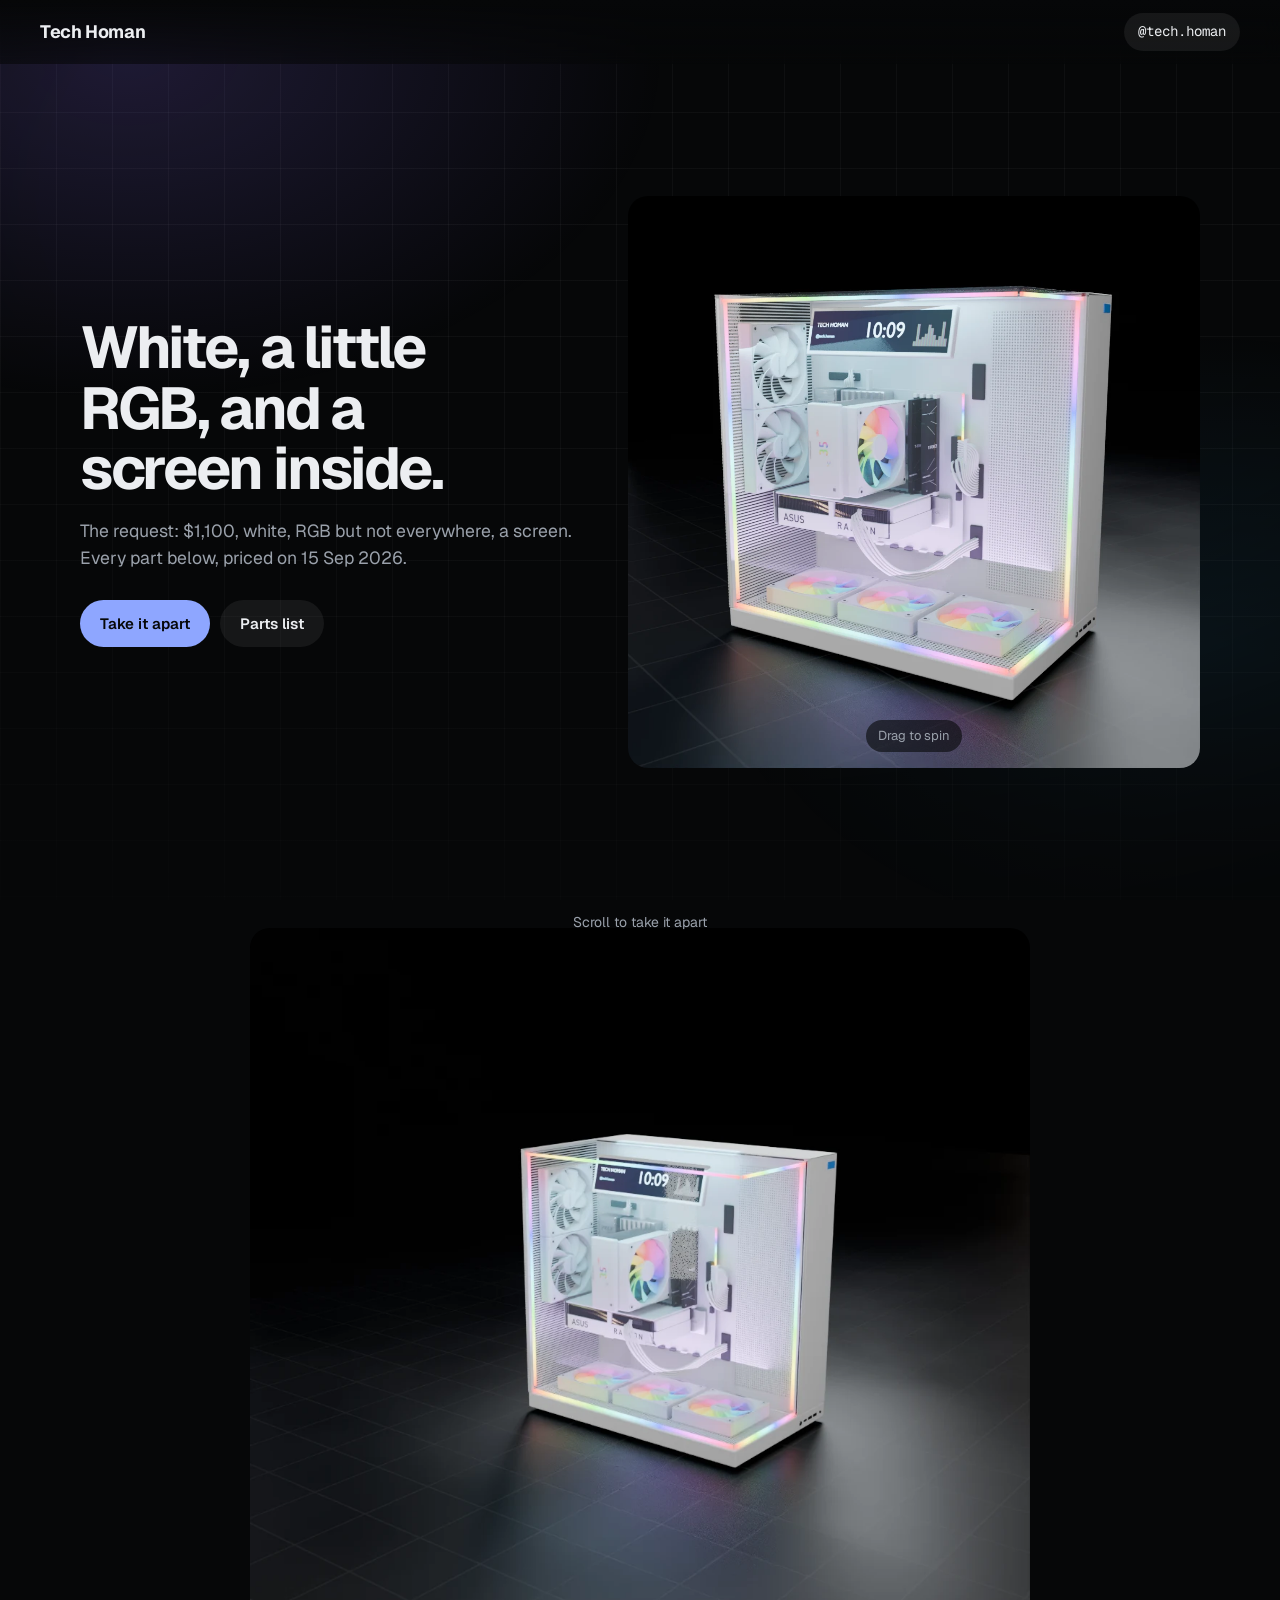
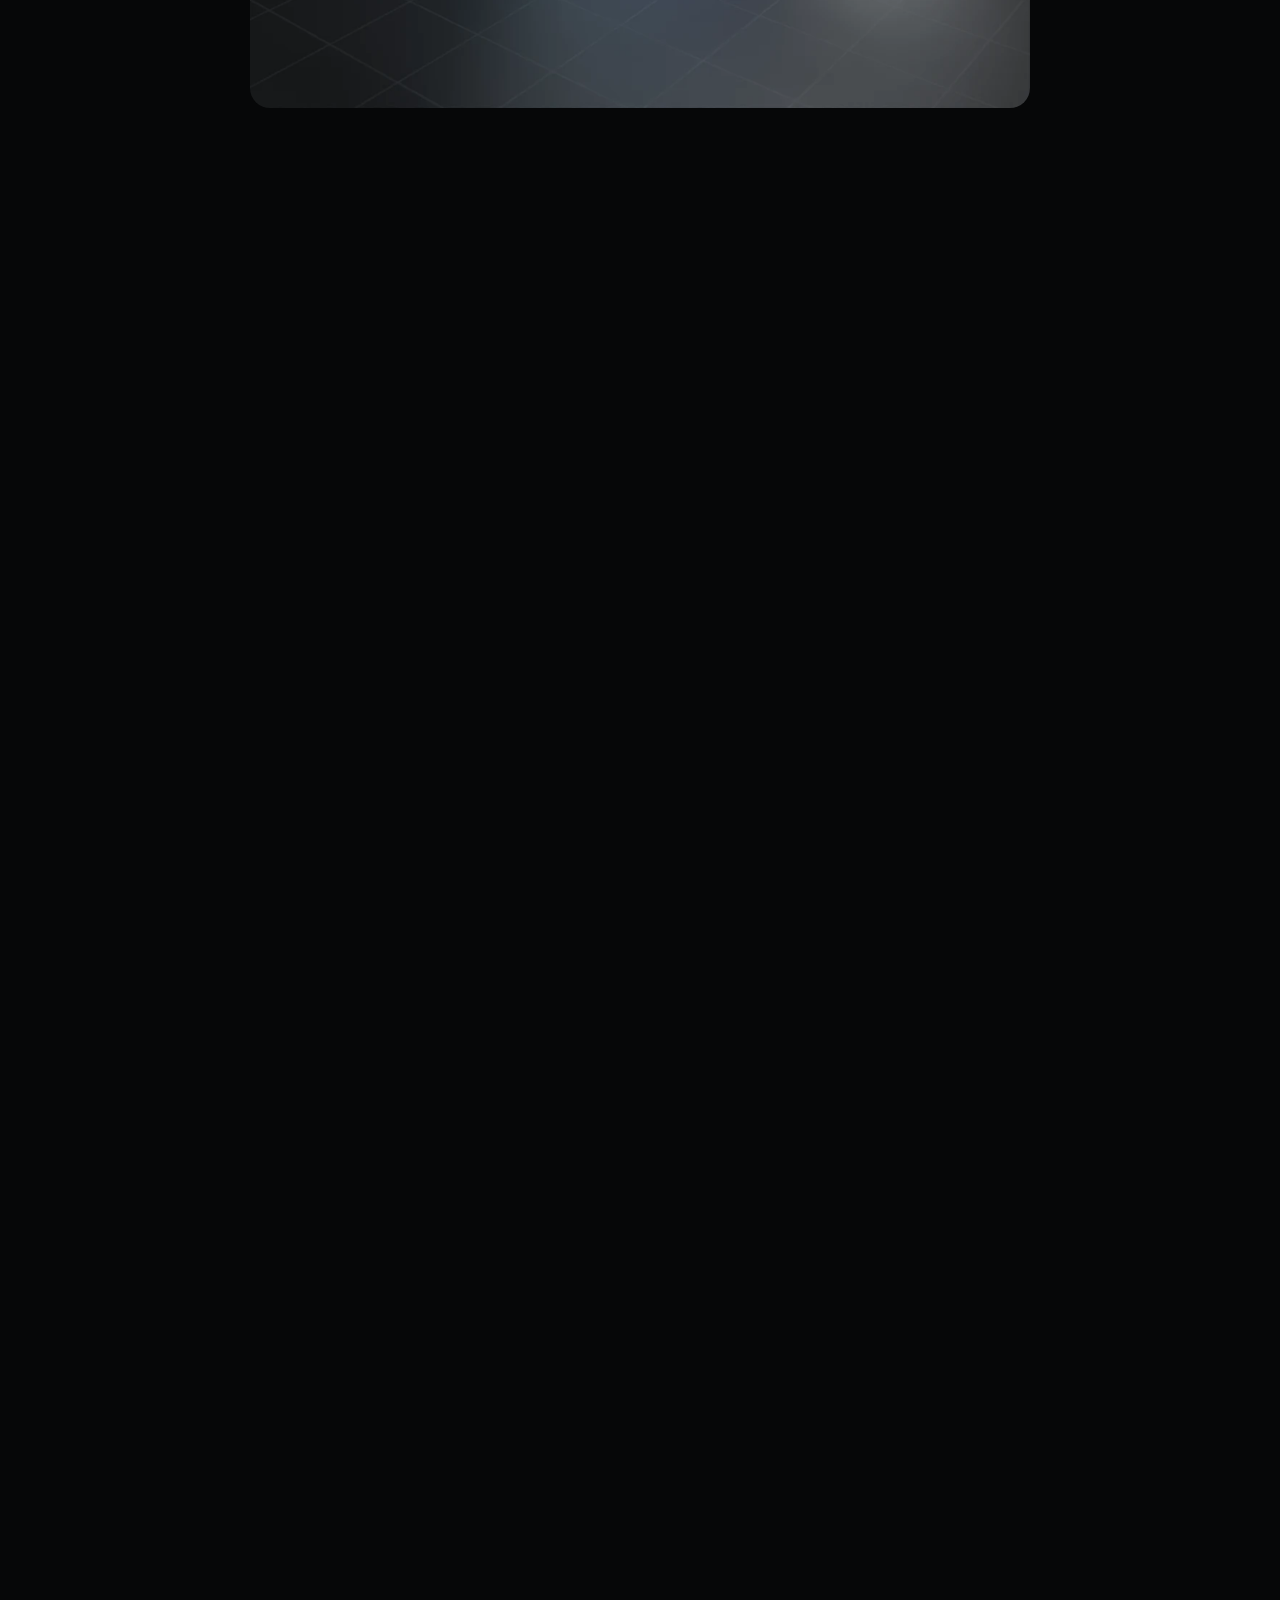
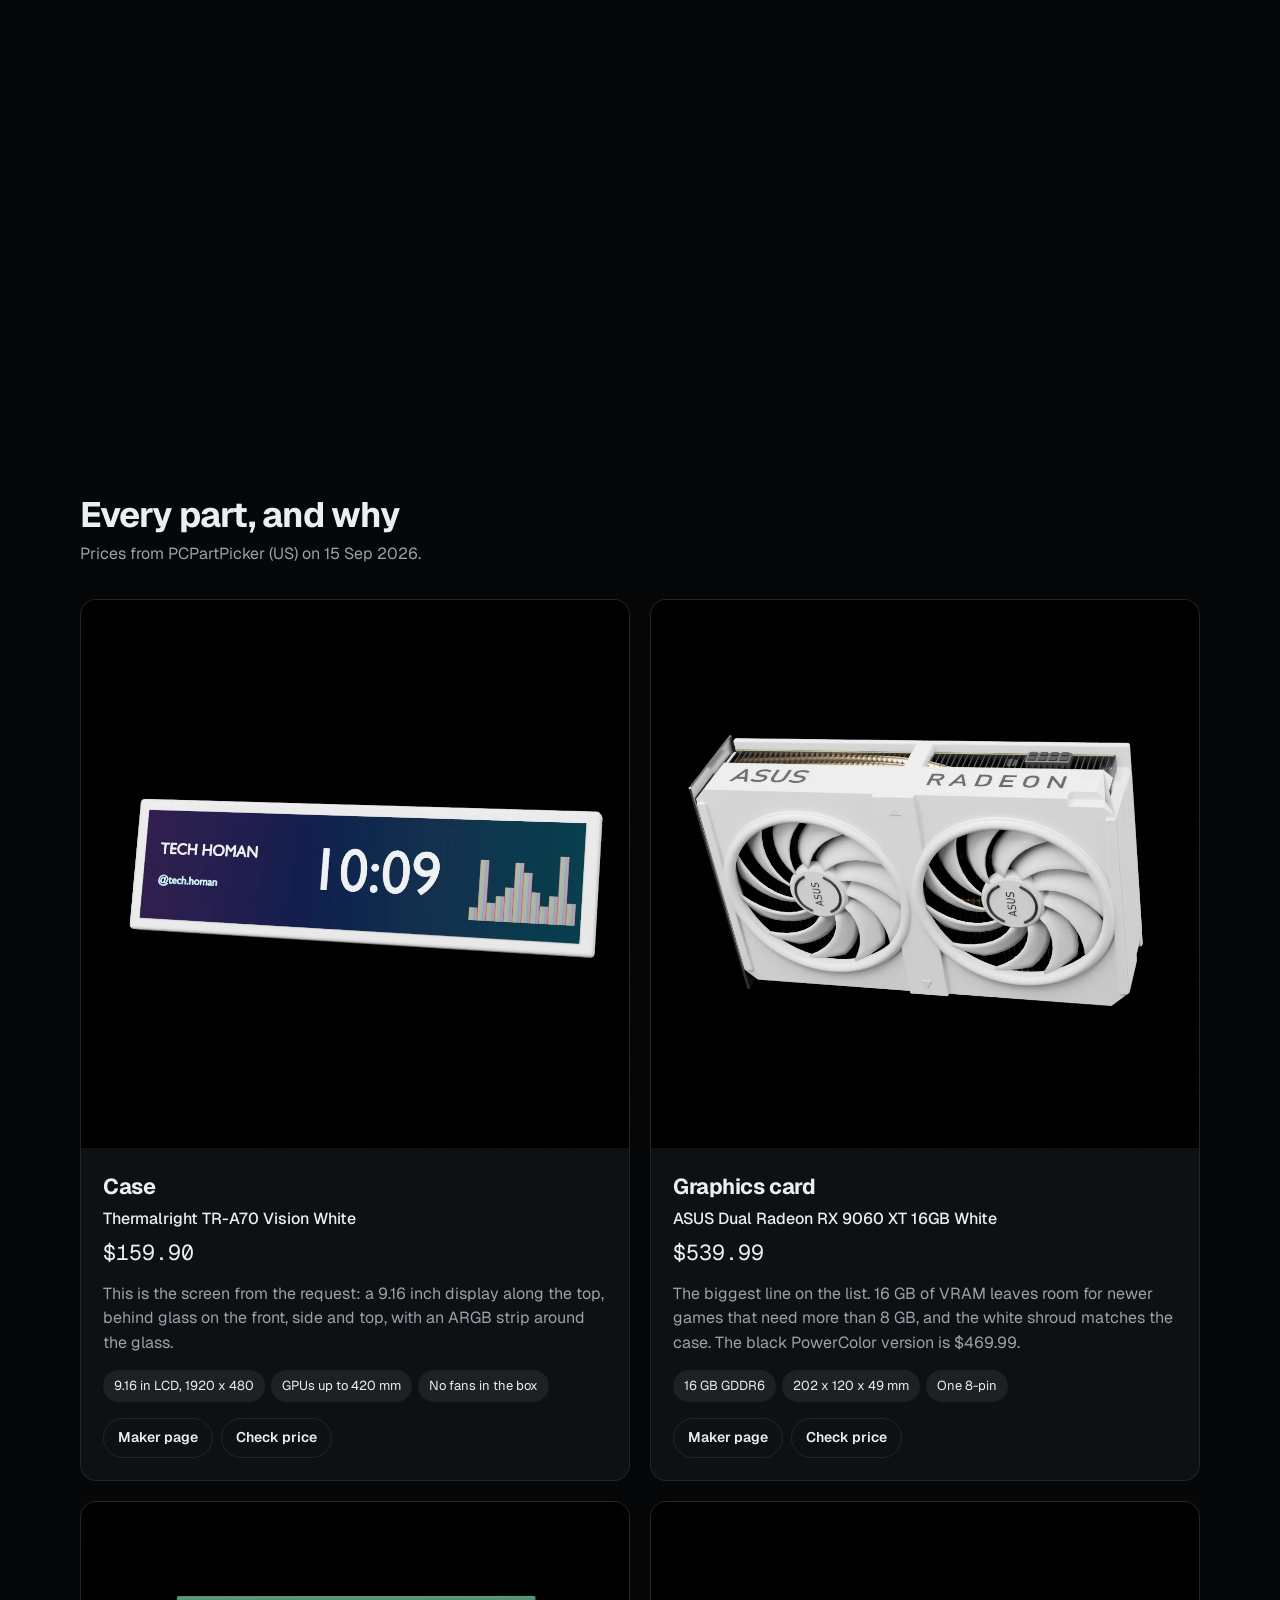
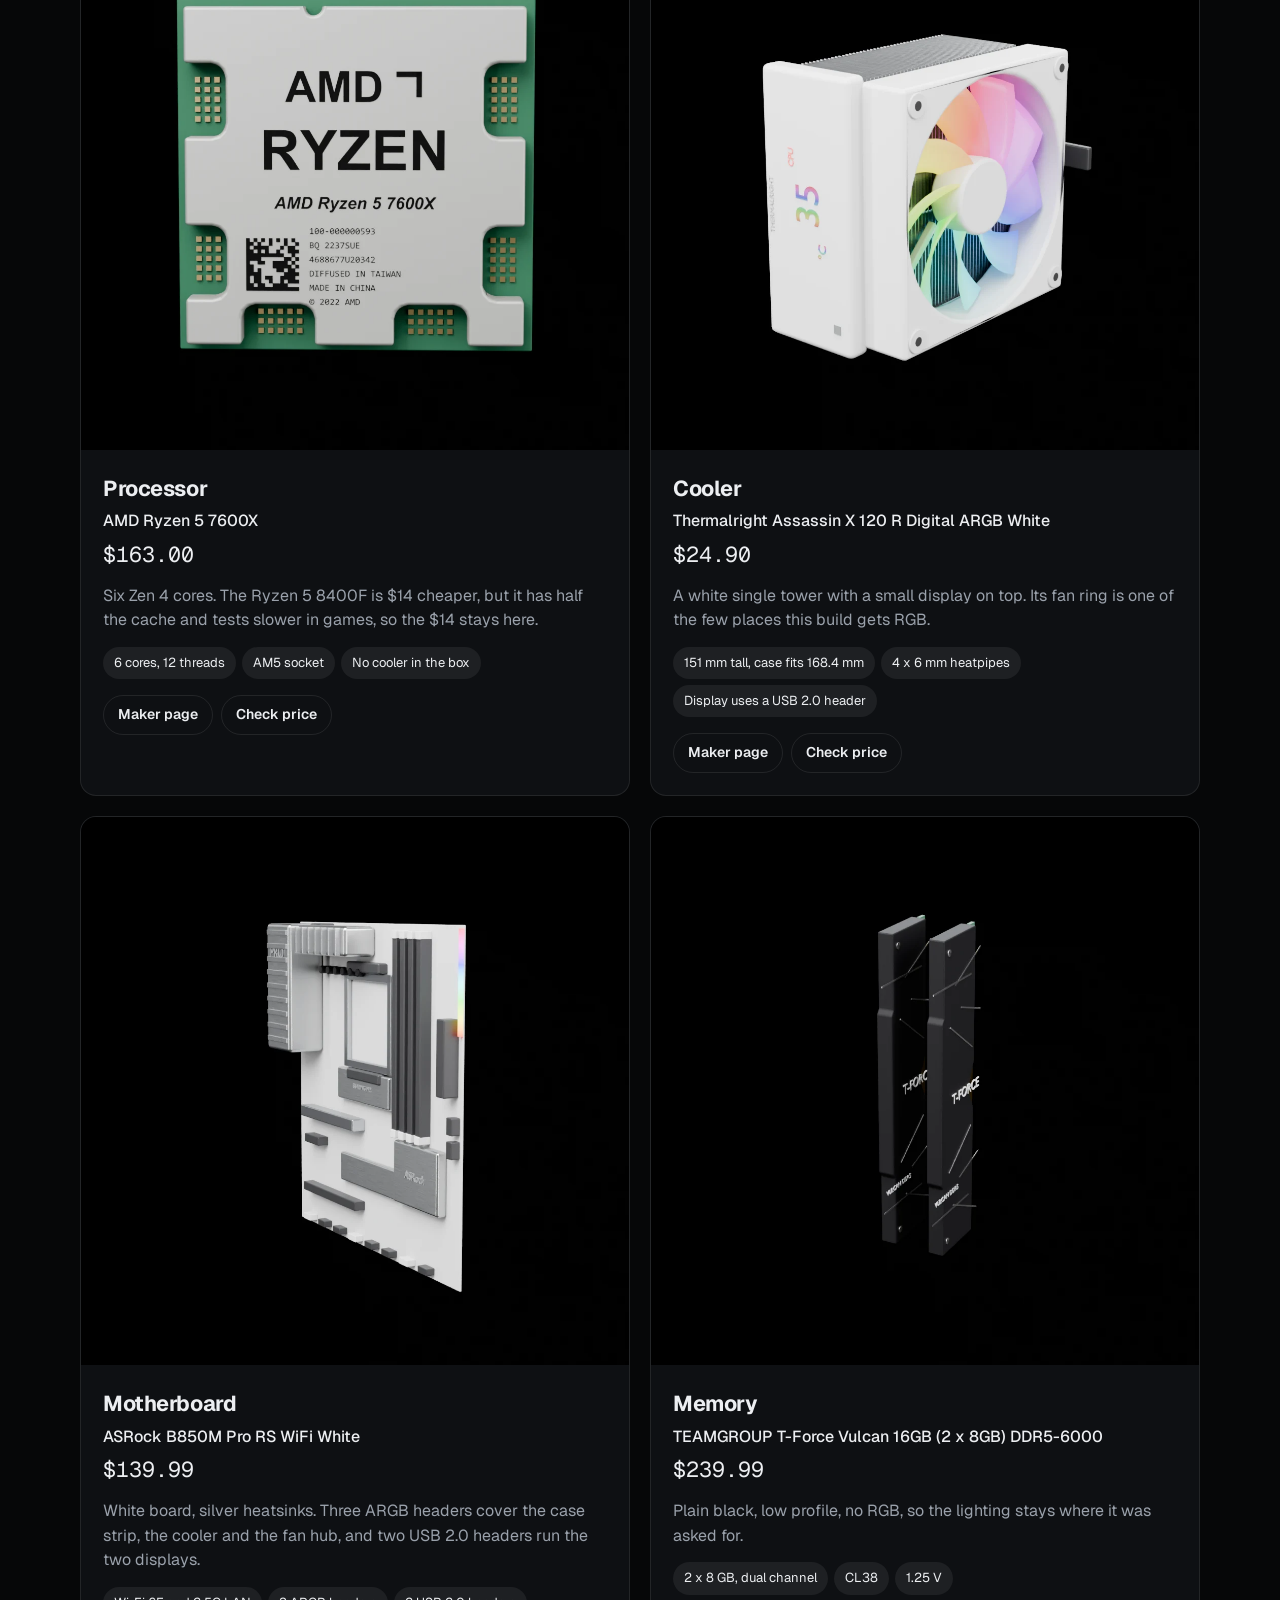
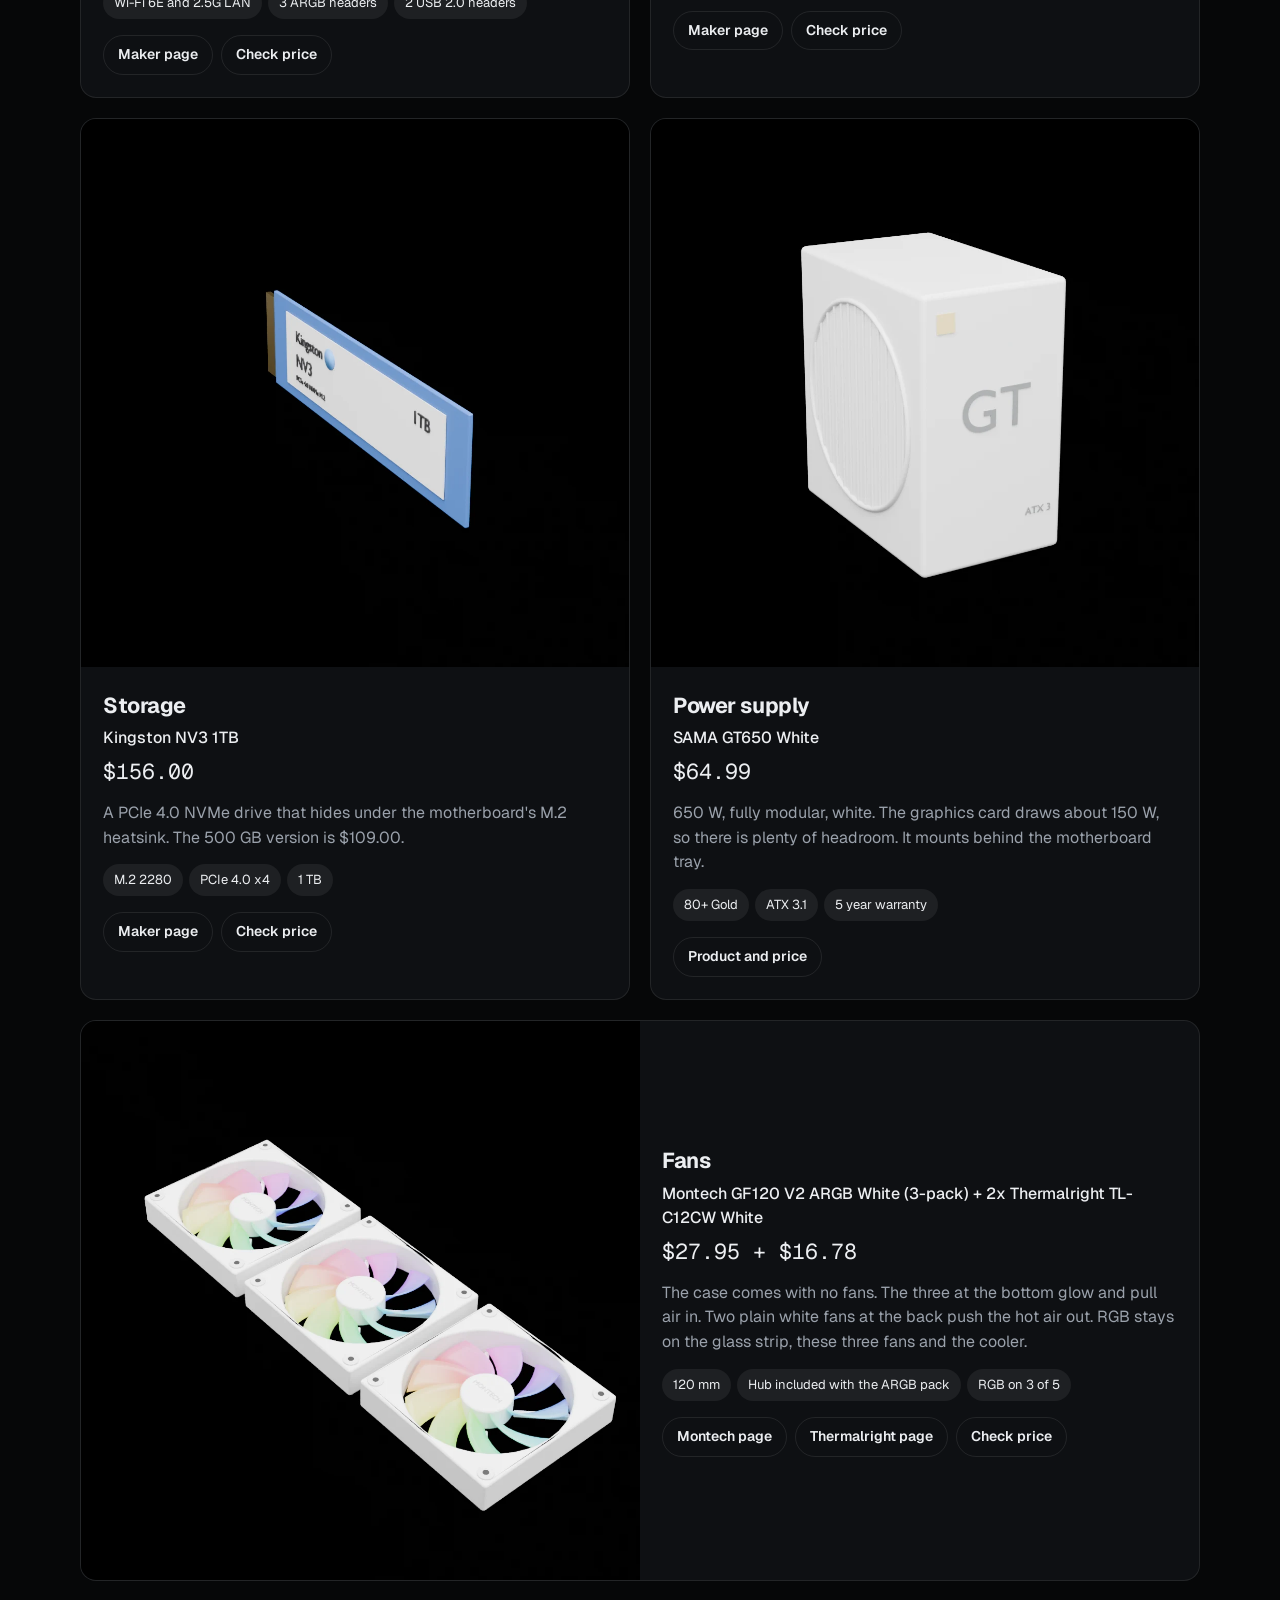
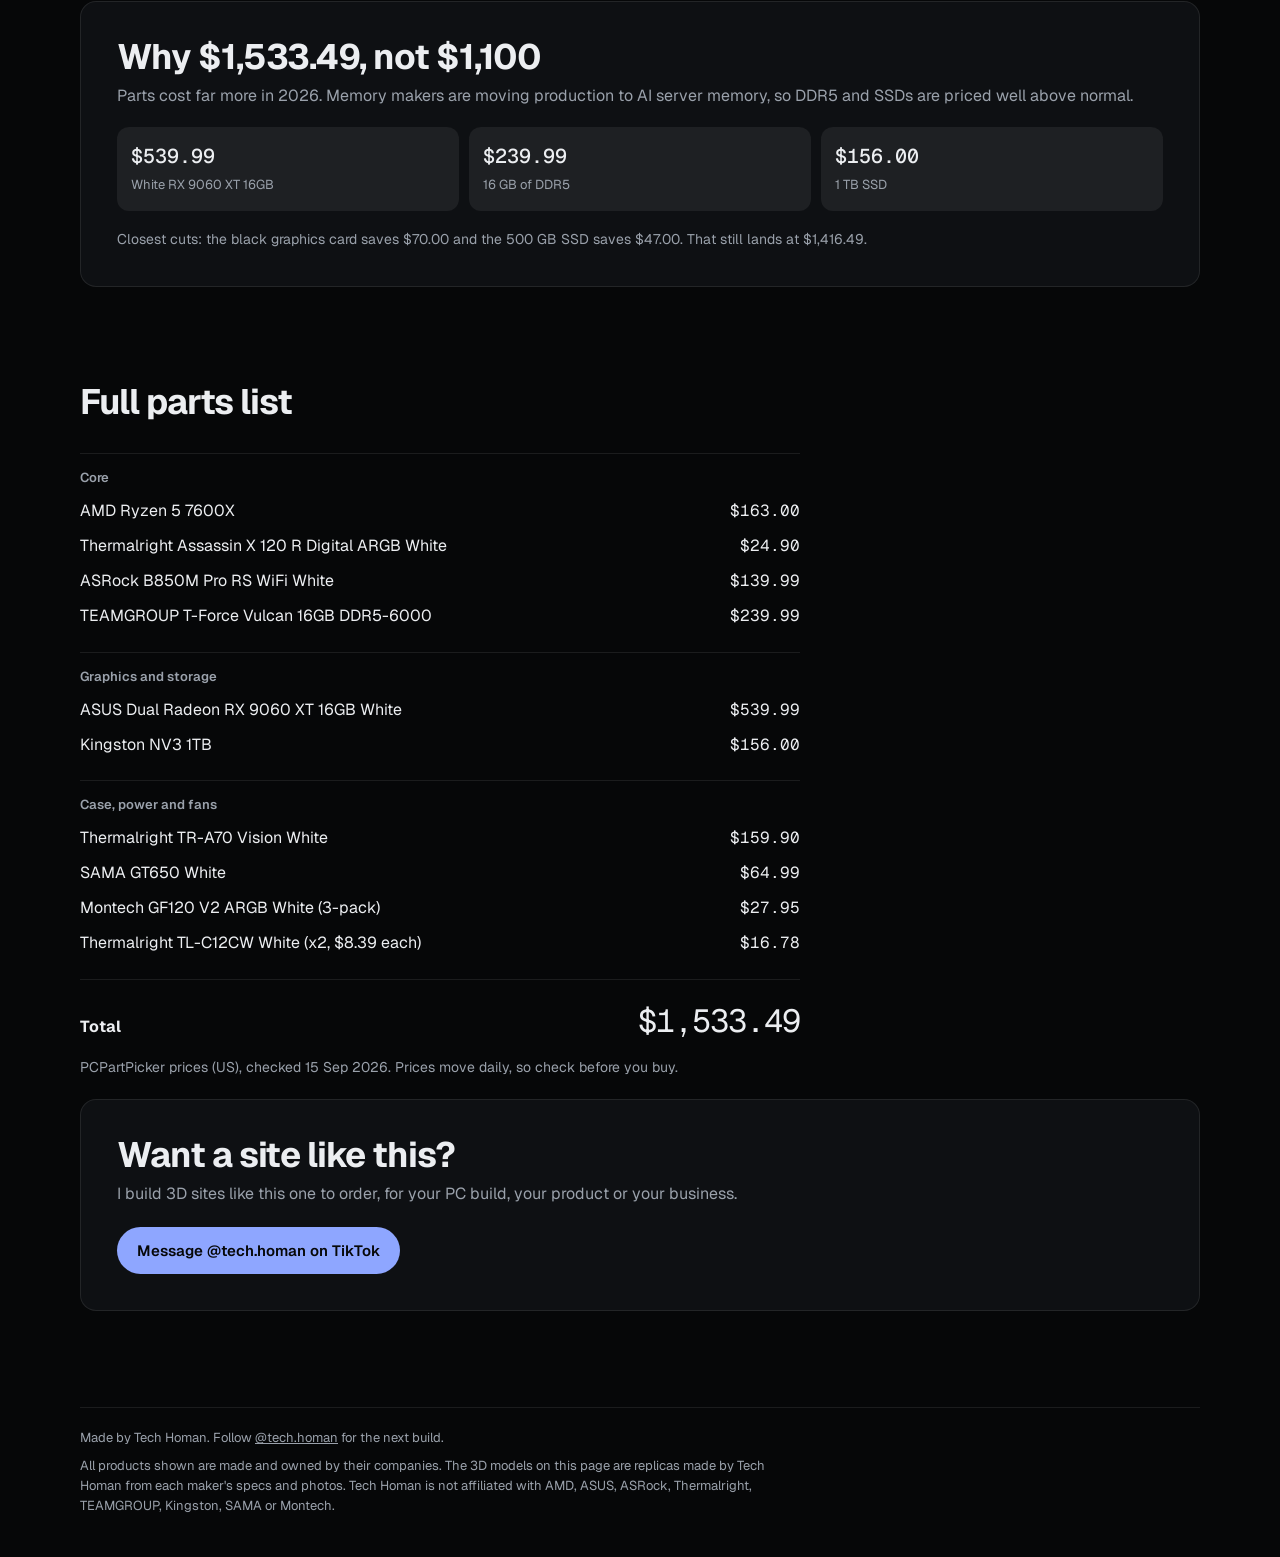
==== white-screen-pc/index.html @ 781ad234 "Publish site files Co-Authored-By: Claude Opus 5 <noreply@anthropic.com>" ====
<!doctype html>
<html lang="en">
<head>
<meta charset="utf-8">
<meta name="viewport" content="width=device-width, initial-scale=1, viewport-fit=cover">
<title>White PC with a Screen | Tech Homan</title>
<meta name="description" content="A white gaming PC with a screen inside the case and RGB only where it counts. Every part rendered and priced on PCPartPicker (US), 15 Sep 2026.">
<meta name="theme-color" content="#060708">
<meta property="og:title" content="White PC with a Screen | Tech Homan">
<meta property="og:description" content="Every part rendered and priced, 15 Sep 2026.">
<meta property="og:type" content="website">
<link rel="preconnect" href="https://fonts.googleapis.com">
<link rel="preconnect" href="https://fonts.gstatic.com" crossorigin>
<link href="https://fonts.googleapis.com/css2?family=Geist:wght@400;500;600;700&family=Geist+Mono:wght@400;500&display=swap" rel="stylesheet">
<link rel="preload" as="image" href="frames/turn_000.webp">
<style>
  :root {
    --bg: #060708; --card: #0e1013; --ink: #eceef1; --muted: #9aa1ab;
    --line: rgba(236, 238, 241, 0.09); --chip: rgba(236, 238, 241, 0.07); --accent: #8ea6ff;
  }
  *, *::before, *::after { box-sizing: border-box; }
  html { -webkit-text-size-adjust: 100%; background: var(--bg); }
  @media (prefers-reduced-motion: no-preference) { html { scroll-behavior: smooth; } }
  body { margin: 0; background: transparent; color: var(--ink); font-family: 'Geist', ui-sans-serif, system-ui, -apple-system, 'Segoe UI', sans-serif; line-height: 1.55; -webkit-font-smoothing: antialiased; }
  img { display: block; max-width: 100%; height: auto; }
  /* backdrop: faint grid like the render floor, lit by the build's violet and cyan glow */
  body::before {
    content: ""; position: fixed; inset: 0; z-index: -1; pointer-events: none;
    background:
      radial-gradient(60vw 55vh at 10% 6%, rgba(142, 116, 255, 0.18), transparent 70%),
      radial-gradient(55vw 50vh at 94% 72%, rgba(60, 190, 255, 0.11), transparent 70%),
      linear-gradient(rgba(236, 238, 241, 0.04) 1px, transparent 1px) 0 0 / 56px 56px,
      linear-gradient(90deg, rgba(236, 238, 241, 0.04) 1px, transparent 1px) 0 0 / 56px 56px;
    -webkit-mask-image: radial-gradient(130% 100% at 50% 20%, #000 35%, transparent 100%);
    mask-image: radial-gradient(130% 100% at 50% 20%, #000 35%, transparent 100%);
  }
  .links { display: flex; flex-wrap: wrap; gap: 8px; margin: 16px 0 0; }
  .links a { font-size: 14px; font-weight: 600; text-decoration: none; padding: 8px 14px; border-radius: 999px; border: 1px solid var(--line); }
  .links a:hover, .links a:focus-visible { border-color: var(--accent); color: var(--accent); outline: none; }
  a { color: inherit; }
  .wrap { max-width: 1200px; margin: 0 auto; padding-inline: clamp(16px, 4vw, 40px); }

  .nav { position: sticky; top: 0; z-index: 3; height: 64px; display: flex; align-items: center; justify-content: space-between; padding-inline: clamp(16px, 4vw, 40px); background: linear-gradient(var(--bg), rgba(6, 7, 8, 0.6)); backdrop-filter: blur(10px); -webkit-backdrop-filter: blur(10px); }
  .brand { font-weight: 700; font-size: 18px; letter-spacing: -0.02em; text-decoration: none; }
  .handle { font-family: 'Geist Mono', ui-monospace, monospace; font-size: 14px; text-decoration: none; padding: 8px 14px; border-radius: 999px; background: var(--chip); }

  .hero { display: grid; grid-template-columns: 1fr 1.15fr; gap: clamp(16px, 4vw, 56px); align-items: center; min-height: calc(100dvh - 64px); padding-block: 24px; }
  h1 { font-size: clamp(2.3rem, 4.6vw, 3.8rem); line-height: 1.03; letter-spacing: -0.04em; margin: 0 0 18px; text-wrap: balance; }
  .lede { color: var(--muted); font-size: 1.1rem; max-width: 42ch; margin: 0 0 28px; }
  .actions { display: flex; flex-wrap: wrap; gap: 10px; }
  .btn { font: inherit; font-weight: 600; font-size: 15px; padding: 12px 20px; border-radius: 999px; text-decoration: none; white-space: nowrap; transition: transform .15s ease; }
  .btn:active { transform: translateY(1px) scale(.98); }
  .btn:focus-visible, .handle:focus-visible, .brand:focus-visible, .turn:focus-visible { outline: 2px solid var(--accent); outline-offset: 3px; }
  .primary { background: var(--accent); color: #060708; }
  .ghost { background: var(--chip); }

  .turn { position: relative; margin: 0; aspect-ratio: 1; width: 100%; max-width: 760px; justify-self: center; cursor: grab; touch-action: pan-y; user-select: none; -webkit-user-select: none; border-radius: 20px; overflow: hidden; }
  .turn:active { cursor: grabbing; }
  .turn img { width: 100%; height: 100%; object-fit: cover; pointer-events: none; }
  .hint { position: absolute; left: 50%; bottom: 16px; transform: translateX(-50%); font-size: 13px; color: var(--muted); padding: 6px 12px; border-radius: 999px; background: rgba(6, 7, 8, 0.6); transition: opacity .4s ease; }
  .hint.gone { opacity: 0; }

  .apart { height: 300vh; }
  .apart-sticky { position: sticky; top: 64px; height: calc(100dvh - 64px); display: grid; place-items: center; }
  .apart-sticky img { width: min(100%, calc(100dvh - 120px)); aspect-ratio: 1; object-fit: cover; border-radius: 20px; }
  .apart-cap { position: absolute; top: 12px; left: 50%; transform: translateX(-50%); margin: 0; font-size: 14px; color: var(--muted); white-space: nowrap; }

  h2 { font-size: clamp(1.6rem, 3vw, 2.2rem); letter-spacing: -0.03em; line-height: 1.08; margin: 0 0 8px; }
  .section-head { max-width: 60ch; margin: 96px 0 32px; }
  .section-head p { color: var(--muted); margin: 0; }
  .parts { display: grid; grid-template-columns: repeat(2, 1fr); gap: 20px; }
  .part { background: var(--card); border: 1px solid var(--line); border-radius: 16px; overflow: hidden; display: flex; flex-direction: column; }
  .part img { aspect-ratio: 1; object-fit: cover; width: 100%; }
  .part-body { padding: 22px; }
  @media (min-width: 861px) {
    .part:last-child:nth-child(odd) { grid-column: 1 / -1; flex-direction: row; }
    .part:last-child:nth-child(odd) img { width: 50%; }
    .part:last-child:nth-child(odd) .part-body { align-self: center; }
  }
  .part h3 { font-size: 1.35rem; letter-spacing: -0.02em; margin: 0 0 4px; }
  .product { margin: 0 0 4px; font-weight: 500; }
  .price { font-family: 'Geist Mono', ui-monospace, monospace; font-size: 1.35rem; margin: 0 0 12px; }
  .why { color: var(--muted); margin: 0 0 14px; }
  .facts { list-style: none; padding: 0; margin: 0; display: flex; flex-wrap: wrap; gap: 6px; }
  .facts li { font-size: 13px; padding: 6px 11px; border-radius: 999px; background: var(--chip); }

  .budget { background: var(--card); border: 1px solid var(--line); border-radius: 16px; padding: clamp(20px, 4vw, 36px); margin-top: 20px; }
  .drivers { display: grid; grid-template-columns: repeat(3, 1fr); gap: 10px; margin: 18px 0; }
  .driver { background: var(--chip); border-radius: 12px; padding: 14px; }
  .driver b { display: block; font-family: 'Geist Mono', ui-monospace, monospace; font-size: 1.25rem; font-weight: 500; }
  .driver span { font-size: 13px; color: var(--muted); }

  .list { max-width: 720px; }
  .group { padding-top: 14px; margin-bottom: 18px; border-top: 1px solid var(--line); }
  .group h3 { font-size: 13px; font-weight: 600; color: var(--muted); margin: 0 0 6px; }
  .row { display: flex; justify-content: space-between; gap: 16px; padding: 5px 0; }
  .row span:last-child { font-family: 'Geist Mono', ui-monospace, monospace; white-space: nowrap; }
  .total { display: flex; justify-content: space-between; align-items: baseline; padding-top: 16px; border-top: 1px solid var(--line); }
  .total span { font-family: 'Geist Mono', ui-monospace, monospace; font-size: 2rem; letter-spacing: -0.03em; }
  .note { color: var(--muted); font-size: 14px; margin: 12px 0 0; }
  footer { margin: 96px 0 40px; padding-top: 20px; border-top: 1px solid var(--line); color: var(--muted); font-size: 13px; }
  footer p { margin: 0 0 8px; max-width: 80ch; }

  @media (max-width: 860px) {
    .hero { grid-template-columns: 1fr; min-height: auto; padding-top: 8px; }
    .turn { order: -1; }
    .parts { grid-template-columns: 1fr; }
    .drivers { grid-template-columns: 1fr; }
    .apart { height: 220vh; }
    .apart-sticky { place-items: start center; padding-top: 48px; }
  }
</style>
</head>
<body>
<header class="nav">
  <a class="brand" href="../">Tech Homan</a>
  <a class="handle" href="https://www.tiktok.com/@tech.homan" target="_blank" rel="noopener">@tech.homan</a>
</header>

<main class="wrap">
  <section class="hero">
    <div>
      <h1>White, a little RGB, and a screen inside.</h1>
      <p class="lede">The request: $1,100, white, RGB but not everywhere, a screen. Every part below, priced on 15 Sep 2026.</p>
      <div class="actions">
        <a class="btn primary" href="#apart">Take it apart</a>
        <a class="btn ghost" href="#list">Parts list</a>
      </div>
    </div>
    <figure class="turn" id="turn" tabindex="0" aria-label="Rotating view of the build. Drag or use the arrow keys to spin it.">
      <img id="turn-img" src="frames/turn_000.webp" alt="White Thermalright A70 Vision build with a screen along the top and RGB around the glass" width="1080" height="1080" draggable="false">
      <span class="hint" id="hint">Drag to spin</span>
    </figure>
  </section>

  <section class="apart" id="apart">
    <div class="apart-sticky">
      <p class="apart-cap">Scroll to take it apart</p>
      <img id="apart-img" src="frames/explode_000.webp" alt="The build separating into its parts" width="1080" height="1080">
    </div>
  </section>

  <div class="section-head">
    <h2>Every part, and why</h2>
    <p>Prices from PCPartPicker (US) on 15 Sep 2026.</p>
  </div>

  <section class="parts">
    <article class="part">
      <img src="frames/part_lcd.webp" alt="The 9.16 inch screen mounted along the top of the case" width="1080" height="1080" loading="lazy">
      <div class="part-body">
        <h3>Case</h3>
        <p class="product">Thermalright TR-A70 Vision White</p>
        <p class="price">$159.90</p>
        <p class="why">This is the screen from the request: a 9.16 inch display along the top, behind glass on the front, side and top, with an ARGB strip around the glass.</p>
        <ul class="facts"><li>9.16 in LCD, 1920 x 480</li><li>GPUs up to 420 mm</li><li>No fans in the box</li></ul>
        <p class="links"><a href="https://www.thermalright.com/product/a70-vision-white/" target="_blank" rel="noopener">Maker page</a><a href="https://pcpartpicker.com/search/?q=Thermalright%20A70%20Vision%20White" target="_blank" rel="noopener">Check price</a></p>
      </div>
    </article>
    <article class="part">
      <img src="frames/part_gpu.webp" alt="White ASUS Dual RX 9060 XT with two fans" width="1080" height="1080" loading="lazy">
      <div class="part-body">
        <h3>Graphics card</h3>
        <p class="product">ASUS Dual Radeon RX 9060 XT 16GB White</p>
        <p class="price">$539.99</p>
        <p class="why">The biggest line on the list. 16 GB of VRAM leaves room for newer games that need more than 8 GB, and the white shroud matches the case. The black PowerColor version is $469.99.</p>
        <ul class="facts"><li>16 GB GDDR6</li><li>202 x 120 x 49 mm</li><li>One 8-pin</li></ul>
        <p class="links"><a href="https://www.asus.com/us/motherboards-components/graphics-cards/dual/dual-rx9060xt-16g-white/" target="_blank" rel="noopener">Maker page</a><a href="https://pcpartpicker.com/search/?q=DUAL-RX9060XT-16G-WHITE" target="_blank" rel="noopener">Check price</a></p>
      </div>
    </article>
    <article class="part">
      <img src="frames/part_cpu.webp" alt="AMD Ryzen 5 7600X processor" width="1080" height="1080" loading="lazy">
      <div class="part-body">
        <h3>Processor</h3>
        <p class="product">AMD Ryzen 5 7600X</p>
        <p class="price">$163.00</p>
        <p class="why">Six Zen 4 cores. The Ryzen 5 8400F is $14 cheaper, but it has half the cache and tests slower in games, so the $14 stays here.</p>
        <ul class="facts"><li>6 cores, 12 threads</li><li>AM5 socket</li><li>No cooler in the box</li></ul>
        <p class="links"><a href="https://www.amd.com/en/products/processors/desktops/ryzen/7000-series/amd-ryzen-5-7600x.html" target="_blank" rel="noopener">Maker page</a><a href="https://pcpartpicker.com/search/?q=Ryzen%205%207600X" target="_blank" rel="noopener">Check price</a></p>
      </div>
    </article>
    <article class="part">
      <img src="frames/part_cooler.webp" alt="White Thermalright Assassin X 120 R Digital cooler with a rainbow fan ring" width="1080" height="1080" loading="lazy">
      <div class="part-body">
        <h3>Cooler</h3>
        <p class="product">Thermalright Assassin X 120 R Digital ARGB White</p>
        <p class="price">$24.90</p>
        <p class="why">A white single tower with a small display on top. Its fan ring is one of the few places this build gets RGB.</p>
        <ul class="facts"><li>151 mm tall, case fits 168.4 mm</li><li>4 x 6 mm heatpipes</li><li>Display uses a USB 2.0 header</li></ul>
        <p class="links"><a href="https://www.thermalright.com/product/assassin-x-120-r-digital-argb-white/" target="_blank" rel="noopener">Maker page</a><a href="https://pcpartpicker.com/search/?q=Assassin%20X%20120%20R%20Digital%20ARGB%20White" target="_blank" rel="noopener">Check price</a></p>
      </div>
    </article>
    <article class="part">
      <img src="frames/part_board.webp" alt="White ASRock B850M Pro RS WiFi motherboard" width="1080" height="1080" loading="lazy">
      <div class="part-body">
        <h3>Motherboard</h3>
        <p class="product">ASRock B850M Pro RS WiFi White</p>
        <p class="price">$139.99</p>
        <p class="why">White board, silver heatsinks. Three ARGB headers cover the case strip, the cooler and the fan hub, and two USB 2.0 headers run the two displays.</p>
        <ul class="facts"><li>Wi-Fi 6E and 2.5G LAN</li><li>3 ARGB headers</li><li>2 USB 2.0 headers</li></ul>
        <p class="links"><a href="https://www.asrock.com/mb/AMD/B850M%20Pro%20RS%20WiFi%20White/index.asp" target="_blank" rel="noopener">Maker page</a><a href="https://pcpartpicker.com/search/?q=B850M%20Pro%20RS%20WiFi%20White" target="_blank" rel="noopener">Check price</a></p>
      </div>
    </article>
    <article class="part">
      <img src="frames/part_ram.webp" alt="Two black T-Force Vulcan DDR5 memory sticks" width="1080" height="1080" loading="lazy">
      <div class="part-body">
        <h3>Memory</h3>
        <p class="product">TEAMGROUP T-Force Vulcan 16GB (2 x 8GB) DDR5-6000</p>
        <p class="price">$239.99</p>
        <p class="why">Plain black, low profile, no RGB, so the lighting stays where it was asked for.</p>
        <ul class="facts"><li>2 x 8 GB, dual channel</li><li>CL38</li><li>1.25 V</li></ul>
        <p class="links"><a href="https://www.teamgroupinc.com/en/product-detail/memory/T-FORCE/vulcan-ddr5-black/vulcan-ddr5-black-FLBD516G6000HC38ADC01/" target="_blank" rel="noopener">Maker page</a><a href="https://pcpartpicker.com/search/?q=FLBD516G6000HC38ADC01" target="_blank" rel="noopener">Check price</a></p>
      </div>
    </article>
    <article class="part">
      <img src="frames/part_ssd.webp" alt="Kingston NV3 M.2 SSD" width="1080" height="1080" loading="lazy">
      <div class="part-body">
        <h3>Storage</h3>
        <p class="product">Kingston NV3 1TB</p>
        <p class="price">$156.00</p>
        <p class="why">A PCIe 4.0 NVMe drive that hides under the motherboard's M.2 heatsink. The 500 GB version is $109.00.</p>
        <ul class="facts"><li>M.2 2280</li><li>PCIe 4.0 x4</li><li>1 TB</li></ul>
        <p class="links"><a href="https://www.kingston.com/en/ssd/nv3-nvme-pcie-ssd" target="_blank" rel="noopener">Maker page</a><a href="https://pcpartpicker.com/search/?q=SNV3S%2F1000G" target="_blank" rel="noopener">Check price</a></p>
      </div>
    </article>
    <article class="part">
      <img src="frames/part_psu.webp" alt="White SAMA GT650 power supply" width="1080" height="1080" loading="lazy">
      <div class="part-body">
        <h3>Power supply</h3>
        <p class="product">SAMA GT650 White</p>
        <p class="price">$64.99</p>
        <p class="why">650 W, fully modular, white. The graphics card draws about 150 W, so there is plenty of headroom. It mounts behind the motherboard tray.</p>
        <ul class="facts"><li>80+ Gold</li><li>ATX 3.1</li><li>5 year warranty</li></ul>
        <p class="links"><a href="https://pcpartpicker.com/product/Wx9nTW/sama-gt-650-w-80-gold-certified-fully-modular-atx-power-supply-gt650-whgffxx1-us" target="_blank" rel="noopener">Product and price</a></p>
      </div>
    </article>
    <article class="part">
      <img src="frames/part_fansBottom.webp" alt="Three white Montech fans glowing with rainbow light" width="1080" height="1080" loading="lazy">
      <div class="part-body">
        <h3>Fans</h3>
        <p class="product">Montech GF120 V2 ARGB White (3-pack) + 2x Thermalright TL-C12CW White</p>
        <p class="price">$27.95 + $16.78</p>
        <p class="why">The case comes with no fans. The three at the bottom glow and pull air in. Two plain white fans at the back push the hot air out. RGB stays on the glass strip, these three fans and the cooler.</p>
        <ul class="facts"><li>120 mm</li><li>Hub included with the ARGB pack</li><li>RGB on 3 of 5</li></ul>
        <p class="links"><a href="https://www.montechpc.com/gf120-v2-argb" target="_blank" rel="noopener">Montech page</a><a href="https://www.thermalright.com/product/tl-c12cw/" target="_blank" rel="noopener">Thermalright page</a><a href="https://pcpartpicker.com/search/?q=Montech%20GF120%20V2%20White" target="_blank" rel="noopener">Check price</a></p>
      </div>
    </article>
  </section>

  <section class="budget">
    <h2>Why $1,533.49, not $1,100</h2>
    <p class="note" style="margin:0;font-size:1rem">Parts cost far more in 2026. Memory makers are moving production to AI server memory, so DDR5 and SSDs are priced well above normal.</p>
    <div class="drivers">
      <div class="driver"><b>$539.99</b><span>White RX 9060 XT 16GB</span></div>
      <div class="driver"><b>$239.99</b><span>16 GB of DDR5</span></div>
      <div class="driver"><b>$156.00</b><span>1 TB SSD</span></div>
    </div>
    <p class="note">Closest cuts: the black graphics card saves $70.00 and the 500 GB SSD saves $47.00. That still lands at $1,416.49.</p>
  </section>

  <div class="section-head" id="list">
    <h2>Full parts list</h2>
  </div>
  <section class="list">
    <div class="group">
      <h3>Core</h3>
      <div class="row"><span>AMD Ryzen 5 7600X</span><span>$163.00</span></div>
      <div class="row"><span>Thermalright Assassin X 120 R Digital ARGB White</span><span>$24.90</span></div>
      <div class="row"><span>ASRock B850M Pro RS WiFi White</span><span>$139.99</span></div>
      <div class="row"><span>TEAMGROUP T-Force Vulcan 16GB DDR5-6000</span><span>$239.99</span></div>
    </div>
    <div class="group">
      <h3>Graphics and storage</h3>
      <div class="row"><span>ASUS Dual Radeon RX 9060 XT 16GB White</span><span>$539.99</span></div>
      <div class="row"><span>Kingston NV3 1TB</span><span>$156.00</span></div>
    </div>
    <div class="group">
      <h3>Case, power and fans</h3>
      <div class="row"><span>Thermalright TR-A70 Vision White</span><span>$159.90</span></div>
      <div class="row"><span>SAMA GT650 White</span><span>$64.99</span></div>
      <div class="row"><span>Montech GF120 V2 ARGB White (3-pack)</span><span>$27.95</span></div>
      <div class="row"><span>Thermalright TL-C12CW White (x2, $8.39 each)</span><span>$16.78</span></div>
    </div>
    <div class="total"><strong>Total</strong><span>$1,533.49</span></div>
    <p class="note">PCPartPicker prices (US), checked 15 Sep 2026. Prices move daily, so check before you buy.</p>
  </section>

  <section class="budget" id="order">
    <h2>Want a site like this?</h2>
    <p class="note" style="margin:0;font-size:1rem">I build 3D sites like this one to order, for your PC build, your product or your business.</p>
    <div class="actions" style="margin-top:20px"><a class="btn primary" href="https://www.tiktok.com/@tech.homan" target="_blank" rel="noopener">Message @tech.homan on TikTok</a></div>
  </section>

  <footer>
    <p>Made by Tech Homan. Follow <a href="https://www.tiktok.com/@tech.homan" target="_blank" rel="noopener">@tech.homan</a> for the next build.</p>
    <p>All products shown are made and owned by their companies. The 3D models on this page are replicas made by Tech Homan from each maker's specs and photos. Tech Homan is not affiliated with AMD, ASUS, ASRock, Thermalright, TEAMGROUP, Kingston, SAMA or Montech.</p>
  </footer>
</main>

<script>
  const reduce = matchMedia('(prefers-reduced-motion: reduce)').matches;
  const pad = n => String(n).padStart(3, '0');
  const load = (prefix, n) => Array.from({ length: n }, (_, i) => {
    const im = new Image();
    im.decoding = 'async';
    im.src = `frames/${prefix}_${pad(i)}.webp`;
    return im;
  });

  // Turntable: auto-spins until touched, then follows drag or arrow keys.
  const T = 72, turn = document.getElementById('turn'), turnImg = document.getElementById('turn-img'), hint = document.getElementById('hint');
  let turnFrames = null, frame = 0, spinning = !reduce, dragX = null, dragFrom = 0, lastTick = 0, t0 = 0;
  addEventListener('load', () => { turnFrames = load('turn', T); });
  const show = i => {
    const next = ((i % T) + T) % T, im = turnFrames && turnFrames[next];
    if (im && im.complete && im.naturalWidth) { frame = next; turnImg.src = im.src; }
  };
  const stop = () => { spinning = false; hint.classList.add('gone'); };
  (function tick(t) {
    // idle: sway gently around the front view instead of showing the back of the case
    if (spinning && t - lastTick > 60) { lastTick = t; if (!t0) t0 = t; show(Math.round(9 * Math.sin((t - t0) / 1400))); }
    requestAnimationFrame(tick);
  })(0);
  turn.addEventListener('pointerdown', e => { stop(); dragX = e.clientX; dragFrom = frame; turn.setPointerCapture(e.pointerId); });
  turn.addEventListener('pointermove', e => { if (dragX !== null) show(dragFrom - Math.round((e.clientX - dragX) / 7)); });
  const release = () => { dragX = null; };
  turn.addEventListener('pointerup', release);
  turn.addEventListener('pointercancel', release);
  turn.addEventListener('keydown', e => {
    if (e.key === 'ArrowLeft' || e.key === 'ArrowRight') { e.preventDefault(); stop(); show(frame + (e.key === 'ArrowRight' ? -2 : 2)); }
  });

  // Exploded view: frames load when the section gets close, then follow scroll position.
  const E = 48, apart = document.getElementById('apart'), apartImg = document.getElementById('apart-img');
  let apartFrames = null, queued = false;
  new IntersectionObserver((entries, io) => {
    if (entries[0].isIntersecting) { apartFrames = load('explode', E); io.disconnect(); }
  }, { rootMargin: '1200px 0px' }).observe(apart);
  const scrub = () => {
    queued = false;
    const r = apart.getBoundingClientRect();
    const p = Math.min(1, Math.max(0, -r.top / Math.max(1, r.height - innerHeight)));
    const im = apartFrames && apartFrames[Math.round(p * (E - 1))];
    if (im && im.complete && im.naturalWidth && apartImg.src !== im.src) apartImg.src = im.src;
  };
  const onScroll = () => { if (!queued) { queued = true; requestAnimationFrame(scrub); } };
  addEventListener('scroll', onScroll, { passive: true });
  addEventListener('resize', onScroll);
</script>
</body>
</html>
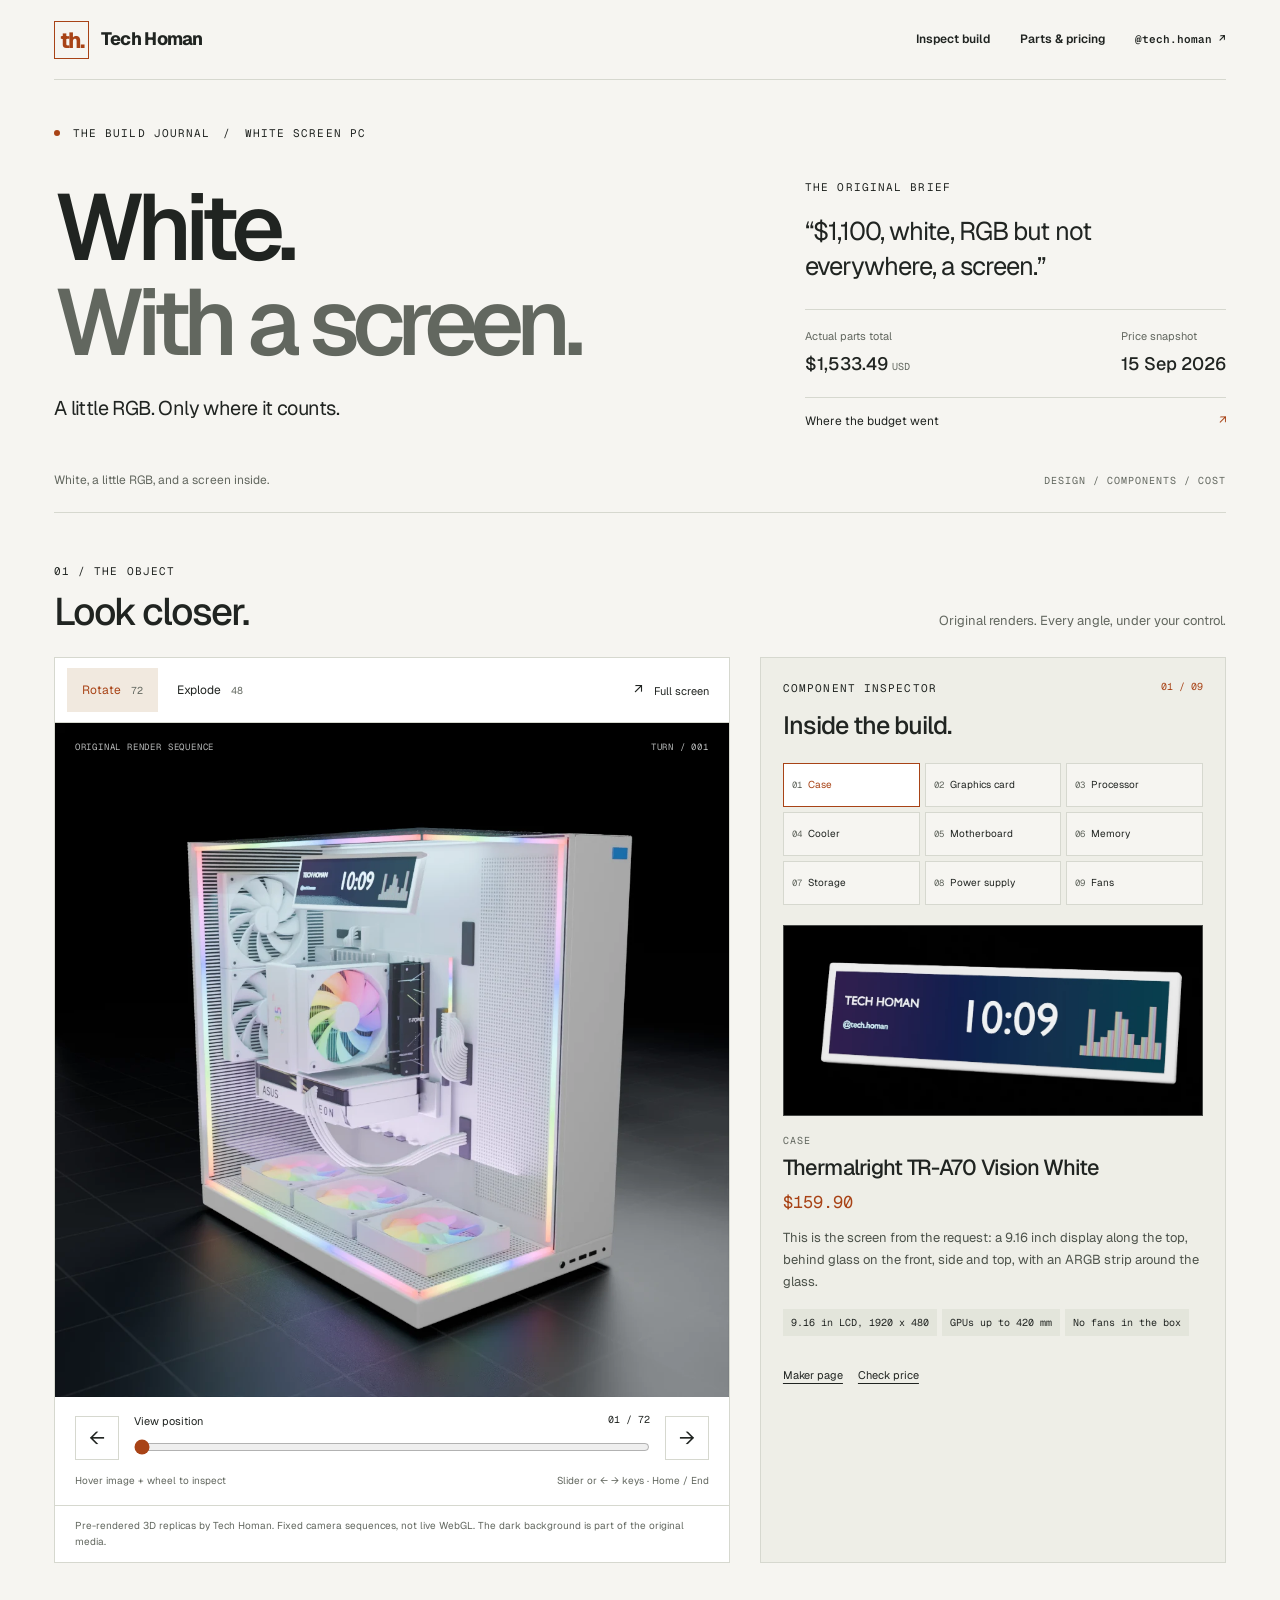
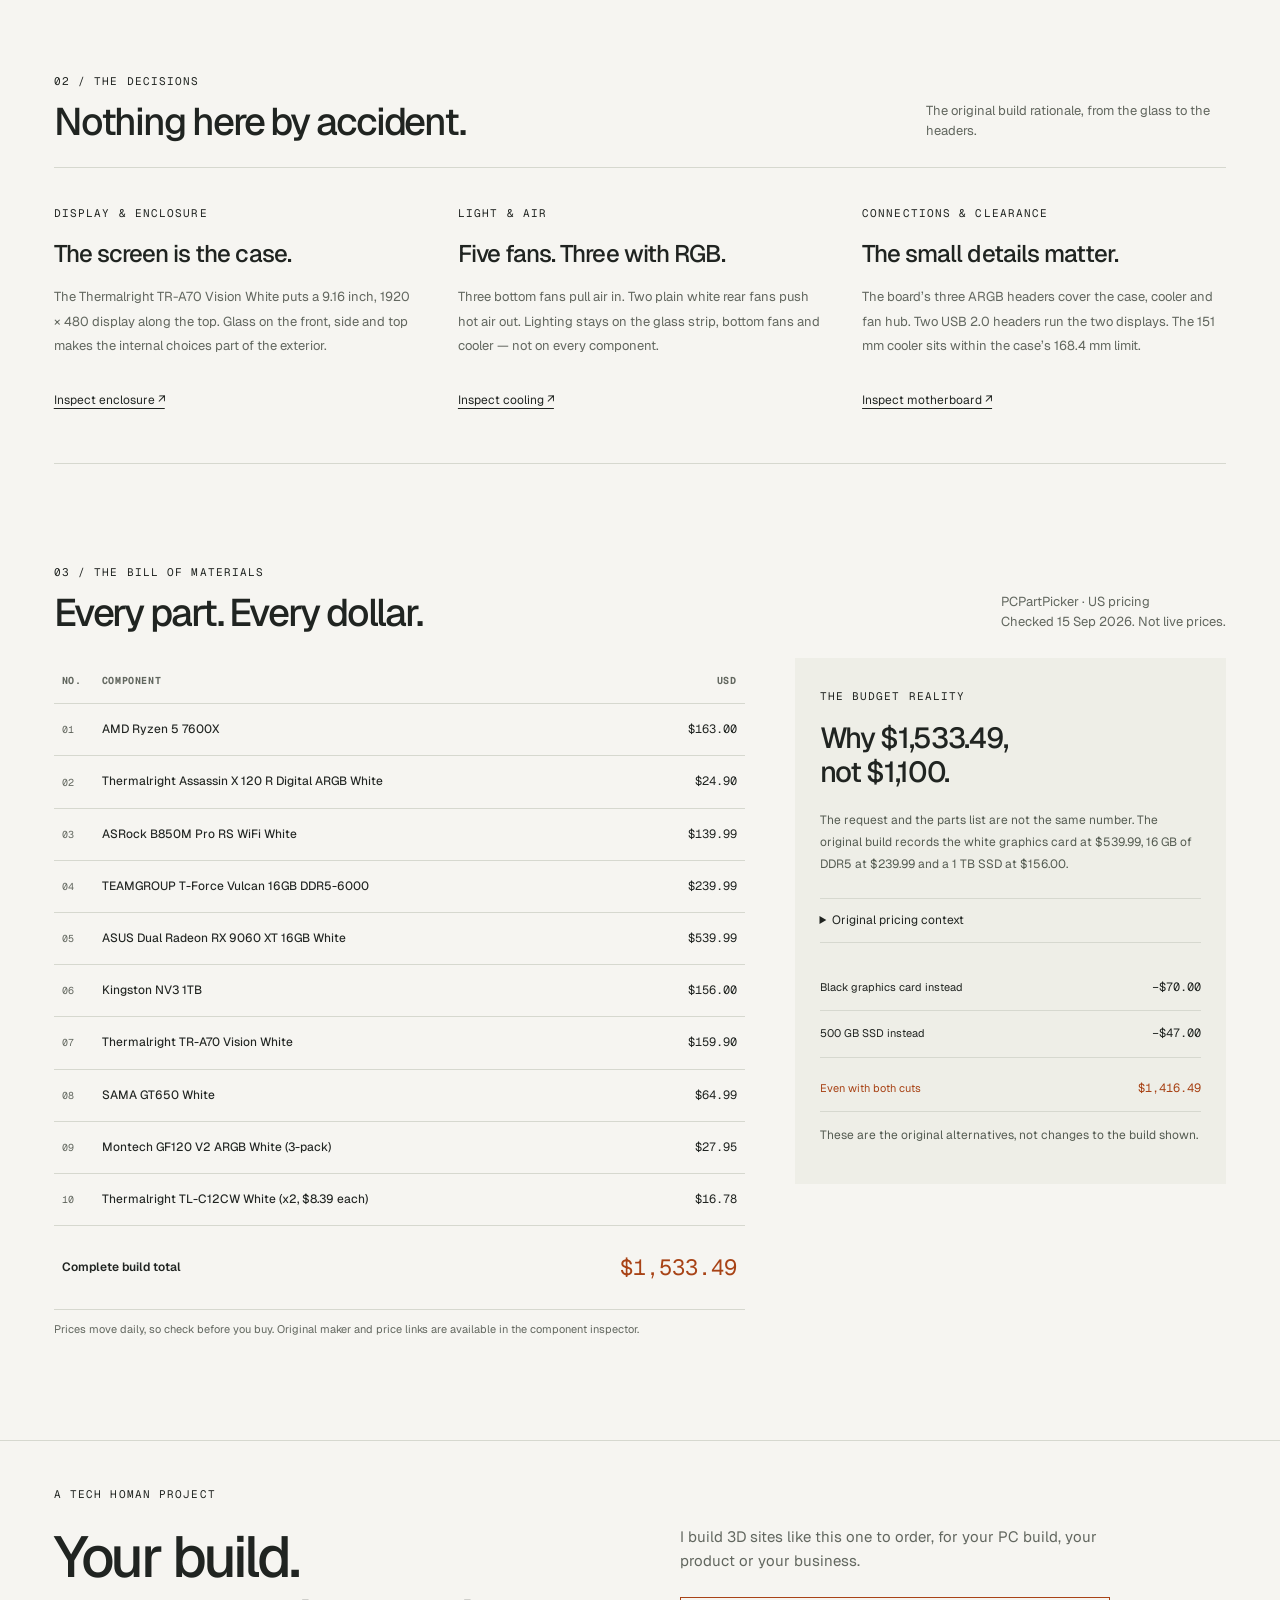
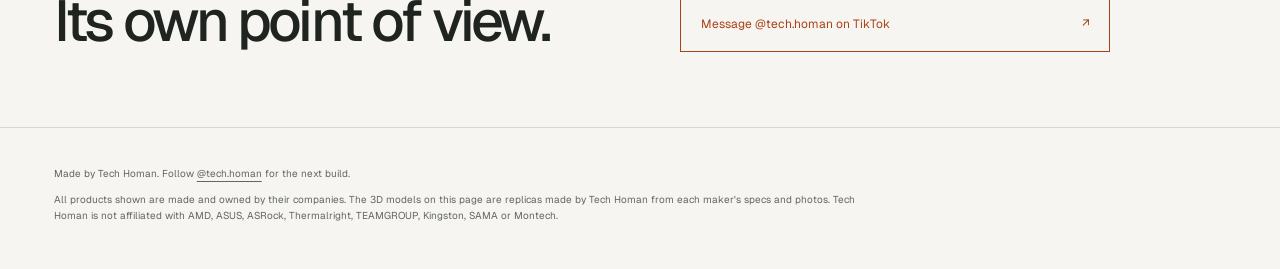
==== commit 3ebc7461: "Publish the new build page Co-Authored-By: Claude Opus 5 <noreply@anthropic.com>" ====
--- a/white-screen-pc/index.html
+++ b/white-screen-pc/index.html
@@ -1,153 +1,8 @@
-<!doctype html>
-<html lang="en">
-<head>
-<meta charset="utf-8">
-<meta name="viewport" content="width=device-width, initial-scale=1, viewport-fit=cover">
-<title>White PC with a Screen | Tech Homan</title>
-<meta name="description" content="A white gaming PC with a screen inside the case and RGB only where it counts. Every part rendered and priced on PCPartPicker (US), 15 Sep 2026.">
-<meta name="theme-color" content="#060708">
-<meta property="og:title" content="White PC with a Screen | Tech Homan">
-<meta property="og:description" content="Every part rendered and priced, 15 Sep 2026.">
-<meta property="og:type" content="website">
-<link rel="preconnect" href="https://fonts.googleapis.com">
-<link rel="preconnect" href="https://fonts.gstatic.com" crossorigin>
-<link href="https://fonts.googleapis.com/css2?family=Geist:wght@400;500;600;700&family=Geist+Mono:wght@400;500&display=swap" rel="stylesheet">
-<link rel="preload" as="image" href="frames/turn_000.webp">
-<style>
-  :root {
-    --bg: #060708; --card: #0e1013; --ink: #eceef1; --muted: #9aa1ab;
-    --line: rgba(236, 238, 241, 0.09); --chip: rgba(236, 238, 241, 0.07); --accent: #8ea6ff;
-  }
-  *, *::before, *::after { box-sizing: border-box; }
-  html { -webkit-text-size-adjust: 100%; background: var(--bg); }
-  @media (prefers-reduced-motion: no-preference) { html { scroll-behavior: smooth; } }
-  body { margin: 0; background: transparent; color: var(--ink); font-family: 'Geist', ui-sans-serif, system-ui, -apple-system, 'Segoe UI', sans-serif; line-height: 1.55; -webkit-font-smoothing: antialiased; }
-  img { display: block; max-width: 100%; height: auto; }
-  /* backdrop: faint grid like the render floor, lit by the build's violet and cyan glow */
-  body::before {
-    content: ""; position: fixed; inset: 0; z-index: -1; pointer-events: none;
-    background:
-      radial-gradient(60vw 55vh at 10% 6%, rgba(142, 116, 255, 0.18), transparent 70%),
-      radial-gradient(55vw 50vh at 94% 72%, rgba(60, 190, 255, 0.11), transparent 70%),
-      linear-gradient(rgba(236, 238, 241, 0.04) 1px, transparent 1px) 0 0 / 56px 56px,
-      linear-gradient(90deg, rgba(236, 238, 241, 0.04) 1px, transparent 1px) 0 0 / 56px 56px;
-    -webkit-mask-image: radial-gradient(130% 100% at 50% 20%, #000 35%, transparent 100%);
-    mask-image: radial-gradient(130% 100% at 50% 20%, #000 35%, transparent 100%);
-  }
-  .links { display: flex; flex-wrap: wrap; gap: 8px; margin: 16px 0 0; }
-  .links a { font-size: 14px; font-weight: 600; text-decoration: none; padding: 8px 14px; border-radius: 999px; border: 1px solid var(--line); }
-  .links a:hover, .links a:focus-visible { border-color: var(--accent); color: var(--accent); outline: none; }
-  a { color: inherit; }
-  .wrap { max-width: 1200px; margin: 0 auto; padding-inline: clamp(16px, 4vw, 40px); }
-
-  .nav { position: sticky; top: 0; z-index: 3; height: 64px; display: flex; align-items: center; justify-content: space-between; padding-inline: clamp(16px, 4vw, 40px); background: linear-gradient(var(--bg), rgba(6, 7, 8, 0.6)); backdrop-filter: blur(10px); -webkit-backdrop-filter: blur(10px); }
-  .brand { font-weight: 700; font-size: 18px; letter-spacing: -0.02em; text-decoration: none; }
-  .handle { font-family: 'Geist Mono', ui-monospace, monospace; font-size: 14px; text-decoration: none; padding: 8px 14px; border-radius: 999px; background: var(--chip); }
-
-  .hero { display: grid; grid-template-columns: 1fr 1.15fr; gap: clamp(16px, 4vw, 56px); align-items: center; min-height: calc(100dvh - 64px); padding-block: 24px; }
-  h1 { font-size: clamp(2.3rem, 4.6vw, 3.8rem); line-height: 1.03; letter-spacing: -0.04em; margin: 0 0 18px; text-wrap: balance; }
-  .lede { color: var(--muted); font-size: 1.1rem; max-width: 42ch; margin: 0 0 28px; }
-  .actions { display: flex; flex-wrap: wrap; gap: 10px; }
-  .btn { font: inherit; font-weight: 600; font-size: 15px; padding: 12px 20px; border-radius: 999px; text-decoration: none; white-space: nowrap; transition: transform .15s ease; }
-  .btn:active { transform: translateY(1px) scale(.98); }
-  .btn:focus-visible, .handle:focus-visible, .brand:focus-visible, .turn:focus-visible { outline: 2px solid var(--accent); outline-offset: 3px; }
-  .primary { background: var(--accent); color: #060708; }
-  .ghost { background: var(--chip); }
-
-  .turn { position: relative; margin: 0; aspect-ratio: 1; width: 100%; max-width: 760px; justify-self: center; cursor: grab; touch-action: pan-y; user-select: none; -webkit-user-select: none; border-radius: 20px; overflow: hidden; }
-  .turn:active { cursor: grabbing; }
-  .turn img { width: 100%; height: 100%; object-fit: cover; pointer-events: none; }
-  .hint { position: absolute; left: 50%; bottom: 16px; transform: translateX(-50%); font-size: 13px; color: var(--muted); padding: 6px 12px; border-radius: 999px; background: rgba(6, 7, 8, 0.6); transition: opacity .4s ease; }
-  .hint.gone { opacity: 0; }
-
-  .apart { height: 300vh; }
-  .apart-sticky { position: sticky; top: 64px; height: calc(100dvh - 64px); display: grid; place-items: center; }
-  .apart-sticky img { width: min(100%, calc(100dvh - 120px)); aspect-ratio: 1; object-fit: cover; border-radius: 20px; }
-  .apart-cap { position: absolute; top: 12px; left: 50%; transform: translateX(-50%); margin: 0; font-size: 14px; color: var(--muted); white-space: nowrap; }
-
-  h2 { font-size: clamp(1.6rem, 3vw, 2.2rem); letter-spacing: -0.03em; line-height: 1.08; margin: 0 0 8px; }
-  .section-head { max-width: 60ch; margin: 96px 0 32px; }
-  .section-head p { color: var(--muted); margin: 0; }
-  .parts { display: grid; grid-template-columns: repeat(2, 1fr); gap: 20px; }
-  .part { background: var(--card); border: 1px solid var(--line); border-radius: 16px; overflow: hidden; display: flex; flex-direction: column; }
-  .part img { aspect-ratio: 1; object-fit: cover; width: 100%; }
-  .part-body { padding: 22px; }
-  @media (min-width: 861px) {
-    .part:last-child:nth-child(odd) { grid-column: 1 / -1; flex-direction: row; }
-    .part:last-child:nth-child(odd) img { width: 50%; }
-    .part:last-child:nth-child(odd) .part-body { align-self: center; }
-  }
-  .part h3 { font-size: 1.35rem; letter-spacing: -0.02em; margin: 0 0 4px; }
-  .product { margin: 0 0 4px; font-weight: 500; }
-  .price { font-family: 'Geist Mono', ui-monospace, monospace; font-size: 1.35rem; margin: 0 0 12px; }
-  .why { color: var(--muted); margin: 0 0 14px; }
-  .facts { list-style: none; padding: 0; margin: 0; display: flex; flex-wrap: wrap; gap: 6px; }
-  .facts li { font-size: 13px; padding: 6px 11px; border-radius: 999px; background: var(--chip); }
-
-  .budget { background: var(--card); border: 1px solid var(--line); border-radius: 16px; padding: clamp(20px, 4vw, 36px); margin-top: 20px; }
-  .drivers { display: grid; grid-template-columns: repeat(3, 1fr); gap: 10px; margin: 18px 0; }
-  .driver { background: var(--chip); border-radius: 12px; padding: 14px; }
-  .driver b { display: block; font-family: 'Geist Mono', ui-monospace, monospace; font-size: 1.25rem; font-weight: 500; }
-  .driver span { font-size: 13px; color: var(--muted); }
-
-  .list { max-width: 720px; }
-  .group { padding-top: 14px; margin-bottom: 18px; border-top: 1px solid var(--line); }
-  .group h3 { font-size: 13px; font-weight: 600; color: var(--muted); margin: 0 0 6px; }
-  .row { display: flex; justify-content: space-between; gap: 16px; padding: 5px 0; }
-  .row span:last-child { font-family: 'Geist Mono', ui-monospace, monospace; white-space: nowrap; }
-  .total { display: flex; justify-content: space-between; align-items: baseline; padding-top: 16px; border-top: 1px solid var(--line); }
-  .total span { font-family: 'Geist Mono', ui-monospace, monospace; font-size: 2rem; letter-spacing: -0.03em; }
-  .note { color: var(--muted); font-size: 14px; margin: 12px 0 0; }
-  footer { margin: 96px 0 40px; padding-top: 20px; border-top: 1px solid var(--line); color: var(--muted); font-size: 13px; }
-  footer p { margin: 0 0 8px; max-width: 80ch; }
-
-  @media (max-width: 860px) {
-    .hero { grid-template-columns: 1fr; min-height: auto; padding-top: 8px; }
-    .turn { order: -1; }
-    .parts { grid-template-columns: 1fr; }
-    .drivers { grid-template-columns: 1fr; }
-    .apart { height: 220vh; }
-    .apart-sticky { place-items: start center; padding-top: 48px; }
-  }
-</style>
-</head>
-<body>
-<header class="nav">
-  <a class="brand" href="../">Tech Homan</a>
-  <a class="handle" href="https://www.tiktok.com/@tech.homan" target="_blank" rel="noopener">@tech.homan</a>
-</header>
-
-<main class="wrap">
-  <section class="hero">
-    <div>
-      <h1>White, a little RGB, and a screen inside.</h1>
-      <p class="lede">The request: $1,100, white, RGB but not everywhere, a screen. Every part below, priced on 15 Sep 2026.</p>
-      <div class="actions">
-        <a class="btn primary" href="#apart">Take it apart</a>
-        <a class="btn ghost" href="#list">Parts list</a>
-      </div>
-    </div>
-    <figure class="turn" id="turn" tabindex="0" aria-label="Rotating view of the build. Drag or use the arrow keys to spin it.">
-      <img id="turn-img" src="frames/turn_000.webp" alt="White Thermalright A70 Vision build with a screen along the top and RGB around the glass" width="1080" height="1080" draggable="false">
-      <span class="hint" id="hint">Drag to spin</span>
-    </figure>
-  </section>
-
-  <section class="apart" id="apart">
-    <div class="apart-sticky">
-      <p class="apart-cap">Scroll to take it apart</p>
-      <img id="apart-img" src="frames/explode_000.webp" alt="The build separating into its parts" width="1080" height="1080">
-    </div>
-  </section>
-
-  <div class="section-head">
-    <h2>Every part, and why</h2>
-    <p>Prices from PCPartPicker (US) on 15 Sep 2026.</p>
-  </div>
-
-  <section class="parts">
-    <article class="part">
-      <img src="frames/part_lcd.webp" alt="The 9.16 inch screen mounted along the top of the case" width="1080" height="1080" loading="lazy">
+<!doctype html><html lang="en"><head><meta charset="utf-8"><meta name="viewport" content="width=device-width, initial-scale=1"><meta name="theme-color" content="#f6f5f1"><meta name="description" content="Tech Homan's white PC with a screen. Inspect the original rendered build, every component and the $1,533.49 parts list."><title>White PC with a Screen — Tech Homan</title><link rel="icon" href="data:,"><link rel="stylesheet" href="style.css"><link rel="preload" as="image" href="frames/turn_000.webp"><script src="app.js" defer></script></head><body>
+<a class="skip" href="#main">Skip to build</a><header class="site-header"><a class="brand" href="https://aayan-cloud.github.io/techhoman-builds/"><span class="brand-mark" aria-hidden="true">th.</span>Tech Homan</a><nav aria-label="Main"><a href="#workbench">Inspect build</a><a href="#list">Parts & pricing</a><a class="social" href="https://www.tiktok.com/@tech.homan" target="_blank" rel="noopener">@tech.homan ↗</a></nav></header>
+<main id="main"><section class="intro shell"><div class="eyebrow"><span class="status-dot"></span> THE BUILD JOURNAL <span> / </span> WHITE SCREEN PC</div><div class="intro-grid"><div><h1>White.<br><span>With a screen.</span></h1><p class="intro-line">A little RGB. Only where it counts.</p></div><div class="brief"><span class="eyebrow">THE ORIGINAL BRIEF</span><p>“$1,100, white, RGB but not everywhere, a screen.”</p><div class="brief-meta"><span>Actual parts total<strong>$1,533.49 <small>USD</small></strong></span><span>Price snapshot<strong>15 Sep 2026</strong></span></div><a class="text-link" href="#budget">Where the budget went <span>↗</span></a></div></div><div class="intro-bottom"><p>White, a little RGB, and a screen inside.</p><span>DESIGN / COMPONENTS / COST</span></div></section>
+<section id="workbench" class="workbench shell" aria-labelledby="viewer-heading"><div class="section-heading"><div><span class="eyebrow">01 / THE OBJECT</span><h2 id="viewer-heading">Look closer.</h2></div><p>Original renders. Every angle, under your control.</p></div><div class="bench-grid"><div class="viewer" id="viewer"><div class="viewer-toolbar"><div class="mode-switch" role="group" aria-label="Render sequence"><button class="mode" data-mode="turn" aria-pressed="true">Rotate <span>72</span></button><button class="mode" data-mode="explode" aria-pressed="false">Explode <span>48</span></button></div><button class="expand" id="expand" aria-label="Open full-screen viewer">↗ <span>Full screen</span></button></div><div class="stage" id="stage" tabindex="0" role="group" aria-label="Original render viewer. Hover and use the wheel to scrub. Arrow keys change frames; Home and End reach the limits." aria-describedby="viewer-help"><img id="render" class="render" src="frames/turn_000.webp" alt="White Thermalright A70 Vision build with a screen along the top and RGB around the glass" width="1080" height="1080" draggable="false"><span class="media-tag">ORIGINAL RENDER SEQUENCE</span><span class="frame-tag" aria-hidden="true">TURN / 001</span><p id="media-error" role="status" hidden>This frame could not load. Try another position.</p></div><div class="scrub-controls"><button type="button" class="step" data-step="-1" aria-label="Previous frame">←</button><div class="range-wrap"><label for="frame-range">View position <output class="frame-count">01 / 72</output></label><input id="frame-range" class="frame-range" type="range" min="0" max="71" value="0" aria-label="Render frame"></div><button type="button" class="step" data-step="1" aria-label="Next frame">→</button></div><p id="viewer-help" class="viewer-help"><span>Hover image + wheel to inspect</span><span>Slider or ← → keys · Home / End</span></p><p class="media-note">Pre-rendered 3D replicas by Tech Homan. Fixed camera sequences, not live WebGL. The dark background is part of the original media.</p></div><aside class="inspector" aria-labelledby="inspect-heading"><div class="inspector-heading"><span class="eyebrow">COMPONENT INSPECTOR</span><span id="part-counter">01 / 09</span></div><h3 id="inspect-heading">Inside the build.</h3><div class="part-selectors" role="group" aria-label="Choose a component"><button type="button" class="part-select" data-part="0" aria-pressed="true" aria-controls="component-0"><span>01</span>Case</button><button type="button" class="part-select" data-part="1" aria-pressed="false" aria-controls="component-1"><span>02</span>Graphics card</button><button type="button" class="part-select" data-part="2" aria-pressed="false" aria-controls="component-2"><span>03</span>Processor</button><button type="button" class="part-select" data-part="3" aria-pressed="false" aria-controls="component-3"><span>04</span>Cooler</button><button type="button" class="part-select" data-part="4" aria-pressed="false" aria-controls="component-4"><span>05</span>Motherboard</button><button type="button" class="part-select" data-part="5" aria-pressed="false" aria-controls="component-5"><span>06</span>Memory</button><button type="button" class="part-select" data-part="6" aria-pressed="false" aria-controls="component-6"><span>07</span>Storage</button><button type="button" class="part-select" data-part="7" aria-pressed="false" aria-controls="component-7"><span>08</span>Power supply</button><button type="button" class="part-select" data-part="8" aria-pressed="false" aria-controls="component-8"><span>09</span>Fans</button></div><div id="part-panels"><article class="part" id="component-0" tabindex="-1">
+      <div class="part-media"><img src="frames/part_lcd.webp" alt="The 9.16 inch screen mounted along the top of the case" width="1080" height="1080" loading="eager"></div>
       <div class="part-body">
         <h3>Case</h3>
         <p class="product">Thermalright TR-A70 Vision White</p>
@@ -156,9 +11,8 @@
         <ul class="facts"><li>9.16 in LCD, 1920 x 480</li><li>GPUs up to 420 mm</li><li>No fans in the box</li></ul>
         <p class="links"><a href="https://www.thermalright.com/product/a70-vision-white/" target="_blank" rel="noopener">Maker page</a><a href="https://pcpartpicker.com/search/?q=Thermalright%20A70%20Vision%20White" target="_blank" rel="noopener">Check price</a></p>
       </div>
-    </article>
-    <article class="part">
-      <img src="frames/part_gpu.webp" alt="White ASUS Dual RX 9060 XT with two fans" width="1080" height="1080" loading="lazy">
+    </article><article class="part" id="component-1" tabindex="-1" hidden>
+      <div class="part-media"><img src="frames/part_gpu.webp" alt="White ASUS Dual RX 9060 XT with two fans" width="1080" height="1080" loading="lazy"></div>
       <div class="part-body">
         <h3>Graphics card</h3>
         <p class="product">ASUS Dual Radeon RX 9060 XT 16GB White</p>
@@ -167,9 +21,8 @@
         <ul class="facts"><li>16 GB GDDR6</li><li>202 x 120 x 49 mm</li><li>One 8-pin</li></ul>
         <p class="links"><a href="https://www.asus.com/us/motherboards-components/graphics-cards/dual/dual-rx9060xt-16g-white/" target="_blank" rel="noopener">Maker page</a><a href="https://pcpartpicker.com/search/?q=DUAL-RX9060XT-16G-WHITE" target="_blank" rel="noopener">Check price</a></p>
       </div>
-    </article>
-    <article class="part">
-      <img src="frames/part_cpu.webp" alt="AMD Ryzen 5 7600X processor" width="1080" height="1080" loading="lazy">
+    </article><article class="part" id="component-2" tabindex="-1" hidden>
+      <div class="part-media"><img src="frames/part_cpu.webp" alt="AMD Ryzen 5 7600X processor" width="1080" height="1080" loading="lazy"></div>
       <div class="part-body">
         <h3>Processor</h3>
         <p class="product">AMD Ryzen 5 7600X</p>
@@ -178,9 +31,8 @@
         <ul class="facts"><li>6 cores, 12 threads</li><li>AM5 socket</li><li>No cooler in the box</li></ul>
         <p class="links"><a href="https://www.amd.com/en/products/processors/desktops/ryzen/7000-series/amd-ryzen-5-7600x.html" target="_blank" rel="noopener">Maker page</a><a href="https://pcpartpicker.com/search/?q=Ryzen%205%207600X" target="_blank" rel="noopener">Check price</a></p>
       </div>
-    </article>
-    <article class="part">
-      <img src="frames/part_cooler.webp" alt="White Thermalright Assassin X 120 R Digital cooler with a rainbow fan ring" width="1080" height="1080" loading="lazy">
+    </article><article class="part" id="component-3" tabindex="-1" hidden>
+      <div class="part-media"><img src="frames/part_cooler.webp" alt="White Thermalright Assassin X 120 R Digital cooler with a rainbow fan ring" width="1080" height="1080" loading="lazy"></div>
       <div class="part-body">
         <h3>Cooler</h3>
         <p class="product">Thermalright Assassin X 120 R Digital ARGB White</p>
@@ -189,9 +41,8 @@
         <ul class="facts"><li>151 mm tall, case fits 168.4 mm</li><li>4 x 6 mm heatpipes</li><li>Display uses a USB 2.0 header</li></ul>
         <p class="links"><a href="https://www.thermalright.com/product/assassin-x-120-r-digital-argb-white/" target="_blank" rel="noopener">Maker page</a><a href="https://pcpartpicker.com/search/?q=Assassin%20X%20120%20R%20Digital%20ARGB%20White" target="_blank" rel="noopener">Check price</a></p>
       </div>
-    </article>
-    <article class="part">
-      <img src="frames/part_board.webp" alt="White ASRock B850M Pro RS WiFi motherboard" width="1080" height="1080" loading="lazy">
+    </article><article class="part" id="component-4" tabindex="-1" hidden>
+      <div class="part-media"><img src="frames/part_board.webp" alt="White ASRock B850M Pro RS WiFi motherboard" width="1080" height="1080" loading="lazy"></div>
       <div class="part-body">
         <h3>Motherboard</h3>
         <p class="product">ASRock B850M Pro RS WiFi White</p>
@@ -200,9 +51,8 @@
         <ul class="facts"><li>Wi-Fi 6E and 2.5G LAN</li><li>3 ARGB headers</li><li>2 USB 2.0 headers</li></ul>
         <p class="links"><a href="https://www.asrock.com/mb/AMD/B850M%20Pro%20RS%20WiFi%20White/index.asp" target="_blank" rel="noopener">Maker page</a><a href="https://pcpartpicker.com/search/?q=B850M%20Pro%20RS%20WiFi%20White" target="_blank" rel="noopener">Check price</a></p>
       </div>
-    </article>
-    <article class="part">
-      <img src="frames/part_ram.webp" alt="Two black T-Force Vulcan DDR5 memory sticks" width="1080" height="1080" loading="lazy">
+    </article><article class="part" id="component-5" tabindex="-1" hidden>
+      <div class="part-media"><img src="frames/part_ram.webp" alt="Two black T-Force Vulcan DDR5 memory sticks" width="1080" height="1080" loading="lazy"></div>
       <div class="part-body">
         <h3>Memory</h3>
         <p class="product">TEAMGROUP T-Force Vulcan 16GB (2 x 8GB) DDR5-6000</p>
@@ -211,9 +61,8 @@
         <ul class="facts"><li>2 x 8 GB, dual channel</li><li>CL38</li><li>1.25 V</li></ul>
         <p class="links"><a href="https://www.teamgroupinc.com/en/product-detail/memory/T-FORCE/vulcan-ddr5-black/vulcan-ddr5-black-FLBD516G6000HC38ADC01/" target="_blank" rel="noopener">Maker page</a><a href="https://pcpartpicker.com/search/?q=FLBD516G6000HC38ADC01" target="_blank" rel="noopener">Check price</a></p>
       </div>
-    </article>
-    <article class="part">
-      <img src="frames/part_ssd.webp" alt="Kingston NV3 M.2 SSD" width="1080" height="1080" loading="lazy">
+    </article><article class="part" id="component-6" tabindex="-1" hidden>
+      <div class="part-media"><img src="frames/part_ssd.webp" alt="Kingston NV3 M.2 SSD" width="1080" height="1080" loading="lazy"></div>
       <div class="part-body">
         <h3>Storage</h3>
         <p class="product">Kingston NV3 1TB</p>
@@ -222,9 +71,8 @@
         <ul class="facts"><li>M.2 2280</li><li>PCIe 4.0 x4</li><li>1 TB</li></ul>
         <p class="links"><a href="https://www.kingston.com/en/ssd/nv3-nvme-pcie-ssd" target="_blank" rel="noopener">Maker page</a><a href="https://pcpartpicker.com/search/?q=SNV3S%2F1000G" target="_blank" rel="noopener">Check price</a></p>
       </div>
-    </article>
-    <article class="part">
-      <img src="frames/part_psu.webp" alt="White SAMA GT650 power supply" width="1080" height="1080" loading="lazy">
+    </article><article class="part" id="component-7" tabindex="-1" hidden>
+      <div class="part-media"><img src="frames/part_psu.webp" alt="White SAMA GT650 power supply" width="1080" height="1080" loading="lazy"></div>
       <div class="part-body">
         <h3>Power supply</h3>
         <p class="product">SAMA GT650 White</p>
@@ -233,9 +81,8 @@
         <ul class="facts"><li>80+ Gold</li><li>ATX 3.1</li><li>5 year warranty</li></ul>
         <p class="links"><a href="https://pcpartpicker.com/product/Wx9nTW/sama-gt-650-w-80-gold-certified-fully-modular-atx-power-supply-gt650-whgffxx1-us" target="_blank" rel="noopener">Product and price</a></p>
       </div>
-    </article>
-    <article class="part">
-      <img src="frames/part_fansBottom.webp" alt="Three white Montech fans glowing with rainbow light" width="1080" height="1080" loading="lazy">
+    </article><article class="part" id="component-8" tabindex="-1" hidden>
+      <div class="part-media"><img src="frames/part_fansBottom.webp" alt="Three white Montech fans glowing with rainbow light" width="1080" height="1080" loading="lazy"></div>
       <div class="part-body">
         <h3>Fans</h3>
         <p class="product">Montech GF120 V2 ARGB White (3-pack) + 2x Thermalright TL-C12CW White</p>
@@ -244,108 +91,10 @@
         <ul class="facts"><li>120 mm</li><li>Hub included with the ARGB pack</li><li>RGB on 3 of 5</li></ul>
         <p class="links"><a href="https://www.montechpc.com/gf120-v2-argb" target="_blank" rel="noopener">Montech page</a><a href="https://www.thermalright.com/product/tl-c12cw/" target="_blank" rel="noopener">Thermalright page</a><a href="https://pcpartpicker.com/search/?q=Montech%20GF120%20V2%20White" target="_blank" rel="noopener">Check price</a></p>
       </div>
-    </article>
-  </section>
-
-  <section class="budget">
-    <h2>Why $1,533.49, not $1,100</h2>
-    <p class="note" style="margin:0;font-size:1rem">Parts cost far more in 2026. Memory makers are moving production to AI server memory, so DDR5 and SSDs are priced well above normal.</p>
-    <div class="drivers">
-      <div class="driver"><b>$539.99</b><span>White RX 9060 XT 16GB</span></div>
-      <div class="driver"><b>$239.99</b><span>16 GB of DDR5</span></div>
-      <div class="driver"><b>$156.00</b><span>1 TB SSD</span></div>
-    </div>
-    <p class="note">Closest cuts: the black graphics card saves $70.00 and the 500 GB SSD saves $47.00. That still lands at $1,416.49.</p>
-  </section>
-
-  <div class="section-head" id="list">
-    <h2>Full parts list</h2>
-  </div>
-  <section class="list">
-    <div class="group">
-      <h3>Core</h3>
-      <div class="row"><span>AMD Ryzen 5 7600X</span><span>$163.00</span></div>
-      <div class="row"><span>Thermalright Assassin X 120 R Digital ARGB White</span><span>$24.90</span></div>
-      <div class="row"><span>ASRock B850M Pro RS WiFi White</span><span>$139.99</span></div>
-      <div class="row"><span>TEAMGROUP T-Force Vulcan 16GB DDR5-6000</span><span>$239.99</span></div>
-    </div>
-    <div class="group">
-      <h3>Graphics and storage</h3>
-      <div class="row"><span>ASUS Dual Radeon RX 9060 XT 16GB White</span><span>$539.99</span></div>
-      <div class="row"><span>Kingston NV3 1TB</span><span>$156.00</span></div>
-    </div>
-    <div class="group">
-      <h3>Case, power and fans</h3>
-      <div class="row"><span>Thermalright TR-A70 Vision White</span><span>$159.90</span></div>
-      <div class="row"><span>SAMA GT650 White</span><span>$64.99</span></div>
-      <div class="row"><span>Montech GF120 V2 ARGB White (3-pack)</span><span>$27.95</span></div>
-      <div class="row"><span>Thermalright TL-C12CW White (x2, $8.39 each)</span><span>$16.78</span></div>
-    </div>
-    <div class="total"><strong>Total</strong><span>$1,533.49</span></div>
-    <p class="note">PCPartPicker prices (US), checked 15 Sep 2026. Prices move daily, so check before you buy.</p>
-  </section>
-
-  <section class="budget" id="order">
-    <h2>Want a site like this?</h2>
-    <p class="note" style="margin:0;font-size:1rem">I build 3D sites like this one to order, for your PC build, your product or your business.</p>
-    <div class="actions" style="margin-top:20px"><a class="btn primary" href="https://www.tiktok.com/@tech.homan" target="_blank" rel="noopener">Message @tech.homan on TikTok</a></div>
-  </section>
-
-  <footer>
+    </article></div></aside></div></section>
+<section class="engineering shell" aria-labelledby="engineering-title"><div class="section-heading"><div><span class="eyebrow">02 / THE DECISIONS</span><h2 id="engineering-title">Nothing here by accident.</h2></div><p>The original build rationale, from the glass to the headers.</p></div><div class="decision-grid"><article><span class="eyebrow">DISPLAY & ENCLOSURE</span><h3>The screen is the case.</h3><p>The Thermalright TR-A70 Vision White puts a 9.16 inch, 1920 × 480 display along the top. Glass on the front, side and top makes the internal choices part of the exterior.</p><a href="#workbench" data-inspect="0">Inspect enclosure ↗</a></article><article><span class="eyebrow">LIGHT & AIR</span><h3>Five fans. Three with RGB.</h3><p>Three bottom fans pull air in. Two plain white rear fans push hot air out. Lighting stays on the glass strip, bottom fans and cooler — not on every component.</p><a href="#workbench" data-inspect="8">Inspect cooling ↗</a></article><article><span class="eyebrow">CONNECTIONS & CLEARANCE</span><h3>The small details matter.</h3><p>The board’s three ARGB headers cover the case, cooler and fan hub. Two USB 2.0 headers run the two displays. The 151 mm cooler sits within the case’s 168.4 mm limit.</p><a href="#workbench" data-inspect="4">Inspect motherboard ↗</a></article></div></section>
+<section id="list" class="bill shell" aria-labelledby="bill-title"><div class="section-heading"><div><span class="eyebrow">03 / THE BILL OF MATERIALS</span><h2 id="bill-title">Every part. Every dollar.</h2></div><p>PCPartPicker · US pricing<br>Checked 15 Sep 2026. Not live prices.</p></div><div class="bill-grid"><div class="table-wrap"><table><caption class="sr-only">Full parts list, 10 priced line items in US dollars</caption><thead><tr><th scope="col">No.</th><th scope="col">Component</th><th scope="col">USD</th></tr></thead><tbody><tr><td>01</td><th scope="row">AMD Ryzen 5 7600X</th><td>$163.00</td></tr><tr><td>02</td><th scope="row">Thermalright Assassin X 120 R Digital ARGB White</th><td>$24.90</td></tr><tr><td>03</td><th scope="row">ASRock B850M Pro RS WiFi White</th><td>$139.99</td></tr><tr><td>04</td><th scope="row">TEAMGROUP T-Force Vulcan 16GB DDR5-6000</th><td>$239.99</td></tr><tr><td>05</td><th scope="row">ASUS Dual Radeon RX 9060 XT 16GB White</th><td>$539.99</td></tr><tr><td>06</td><th scope="row">Kingston NV3 1TB</th><td>$156.00</td></tr><tr><td>07</td><th scope="row">Thermalright TR-A70 Vision White</th><td>$159.90</td></tr><tr><td>08</td><th scope="row">SAMA GT650 White</th><td>$64.99</td></tr><tr><td>09</td><th scope="row">Montech GF120 V2 ARGB White (3-pack)</th><td>$27.95</td></tr><tr><td>10</td><th scope="row">Thermalright TL-C12CW White (x2, $8.39 each)</th><td>$16.78</td></tr></tbody><tfoot><tr><th colspan="2" scope="row">Complete build total</th><td>$1,533.49</td></tr></tfoot></table><p class="note">Prices move daily, so check before you buy. Original maker and price links are available in the component inspector.</p></div><aside id="budget" class="budget"><span class="eyebrow">THE BUDGET REALITY</span><h3>Why $1,533.49,<br>not $1,100.</h3><p>The request and the parts list are not the same number. The original build records the white graphics card at $539.99, 16 GB of DDR5 at $239.99 and a 1 TB SSD at $156.00.</p><details><summary>Original pricing context</summary><p>Parts cost far more in 2026. Memory makers are moving production to AI server memory, so DDR5 and SSDs are priced well above normal.</p><p class="note">Original project commentary, preserved from the 15 Sep 2026 price snapshot; not an independently verified market assessment.</p></details><div class="cut"><span>Black graphics card instead</span><strong>−$70.00</strong></div><div class="cut"><span>500 GB SSD instead</span><strong>−$47.00</strong></div><div class="cut alternative"><span>Even with both cuts</span><strong>$1,416.49</strong></div><p class="note">These are the original alternatives, not changes to the build shown.</p></aside></div></section>
+<section class="commission shell"><span class="eyebrow">A TECH HOMAN PROJECT</span><div><h2>Your build.<br>Its own point of view.</h2><div><p>I build 3D sites like this one to order, for your PC build, your product or your business.</p><a class="contact" href="https://www.tiktok.com/@tech.homan" target="_blank" rel="noopener">Message @tech.homan on TikTok <span>↗</span></a></div></div></section><footer>
     <p>Made by Tech Homan. Follow <a href="https://www.tiktok.com/@tech.homan" target="_blank" rel="noopener">@tech.homan</a> for the next build.</p>
     <p>All products shown are made and owned by their companies. The 3D models on this page are replicas made by Tech Homan from each maker's specs and photos. Tech Homan is not affiliated with AMD, ASUS, ASRock, Thermalright, TEAMGROUP, Kingston, SAMA or Montech.</p>
-  </footer>
-</main>
-
-<script>
-  const reduce = matchMedia('(prefers-reduced-motion: reduce)').matches;
-  const pad = n => String(n).padStart(3, '0');
-  const load = (prefix, n) => Array.from({ length: n }, (_, i) => {
-    const im = new Image();
-    im.decoding = 'async';
-    im.src = `frames/${prefix}_${pad(i)}.webp`;
-    return im;
-  });
-
-  // Turntable: auto-spins until touched, then follows drag or arrow keys.
-  const T = 72, turn = document.getElementById('turn'), turnImg = document.getElementById('turn-img'), hint = document.getElementById('hint');
-  let turnFrames = null, frame = 0, spinning = !reduce, dragX = null, dragFrom = 0, lastTick = 0, t0 = 0;
-  addEventListener('load', () => { turnFrames = load('turn', T); });
-  const show = i => {
-    const next = ((i % T) + T) % T, im = turnFrames && turnFrames[next];
-    if (im && im.complete && im.naturalWidth) { frame = next; turnImg.src = im.src; }
-  };
-  const stop = () => { spinning = false; hint.classList.add('gone'); };
-  (function tick(t) {
-    // idle: sway gently around the front view instead of showing the back of the case
-    if (spinning && t - lastTick > 60) { lastTick = t; if (!t0) t0 = t; show(Math.round(9 * Math.sin((t - t0) / 1400))); }
-    requestAnimationFrame(tick);
-  })(0);
-  turn.addEventListener('pointerdown', e => { stop(); dragX = e.clientX; dragFrom = frame; turn.setPointerCapture(e.pointerId); });
-  turn.addEventListener('pointermove', e => { if (dragX !== null) show(dragFrom - Math.round((e.clientX - dragX) / 7)); });
-  const release = () => { dragX = null; };
-  turn.addEventListener('pointerup', release);
-  turn.addEventListener('pointercancel', release);
-  turn.addEventListener('keydown', e => {
-    if (e.key === 'ArrowLeft' || e.key === 'ArrowRight') { e.preventDefault(); stop(); show(frame + (e.key === 'ArrowRight' ? -2 : 2)); }
-  });
-
-  // Exploded view: frames load when the section gets close, then follow scroll position.
-  const E = 48, apart = document.getElementById('apart'), apartImg = document.getElementById('apart-img');
-  let apartFrames = null, queued = false;
-  new IntersectionObserver((entries, io) => {
-    if (entries[0].isIntersecting) { apartFrames = load('explode', E); io.disconnect(); }
-  }, { rootMargin: '1200px 0px' }).observe(apart);
-  const scrub = () => {
-    queued = false;
-    const r = apart.getBoundingClientRect();
-    const p = Math.min(1, Math.max(0, -r.top / Math.max(1, r.height - innerHeight)));
-    const im = apartFrames && apartFrames[Math.round(p * (E - 1))];
-    if (im && im.complete && im.naturalWidth && apartImg.src !== im.src) apartImg.src = im.src;
-  };
-  const onScroll = () => { if (!queued) { queued = true; requestAnimationFrame(scrub); } };
-  addEventListener('scroll', onScroll, { passive: true });
-  addEventListener('resize', onScroll);
-</script>
-</body>
-</html>
+  </footer></main><dialog id="full-view" aria-label="Full-screen original render viewer"><div class="full-header"><span>TECH HOMAN / ORIGINAL MEDIA</span><button id="close-full" autofocus>Close <span>Esc ×</span></button></div><div id="full-mount"></div></dialog></body></html>
--- a/white-screen-pc/style.css
+++ b/white-screen-pc/style.css
@@ -0,0 +1,2 @@
+@import url('https://fonts.googleapis.com/css2?family=Geist:wght@400;500;600;700;800;900&family=Geist+Mono:wght@400;500&display=swap');
+:root{--paper:#f6f5f1;--white:#fff;--ink:#202421;--muted:#62675f;--line:#d6d8cf;--orange:#a84316;--tint:#f1e9df;--mono:'Geist Mono',Consolas,monospace;--sans:'Geist','Segoe UI',sans-serif}*{box-sizing:border-box}html{background:var(--paper);scroll-padding-top:90px}body{margin:0;color:var(--ink);font:15px/1.6 var(--sans);-webkit-font-smoothing:antialiased}button,input,a{-webkit-tap-highlight-color:transparent}a{color:inherit;text-underline-offset:4px}button{font:inherit;color:inherit;cursor:pointer}button,a,input{touch-action:manipulation}button{border:1px solid var(--line);background:transparent;border-radius:0;min-height:44px}button:hover{background:#eeeee7}a:hover{color:var(--orange)}:focus-visible{outline:3px solid var(--orange);outline-offset:4px}img{display:block;max-width:100%}[hidden]{display:none!important}.shell{max-width:1600px;margin:auto;padding-inline:clamp(20px,4.2vw,80px)}.eyebrow{font:11px/1.5 var(--mono);letter-spacing:.1em}.site-header{height:80px;margin:0 clamp(20px,4.2vw,80px);border-bottom:1px solid var(--line);display:flex;align-items:center;justify-content:space-between;gap:20px}.brand{font-weight:750;font-size:18px;letter-spacing:-.7px;text-decoration:none;display:flex;align-items:center;gap:12px;white-space:nowrap}.brand-mark{font-size:22px;line-height:1;padding:7px 5px;color:var(--orange);border:1px solid var(--orange);letter-spacing:-2px}.site-header nav{display:flex;align-items:center;gap:30px;font-size:12px;font-weight:600}.site-header nav a{text-decoration:none;padding-block:12px}.site-header .social{font-family:var(--mono);font-size:11px}.intro{padding-top:45px}.intro>.eyebrow{display:flex;align-items:center;gap:13px}.status-dot{height:6px;width:6px;border-radius:50%;background:var(--orange)}.intro-grid{display:grid;grid-template-columns:1.45fr 1fr;gap:12%;padding-block:32px 40px;align-items:center}h1{font-size:clamp(58px,7.3vw,118px);font-weight:550;letter-spacing:-.075em;line-height:1.02;margin:0}h1 span{color:var(--muted)}.intro-line{font-size:clamp(16px,1.55vw,23px);margin:22px 0 0;letter-spacing:-.03em}.brief{max-width:460px}.brief>p{font-size:clamp(19px,2vw,28px);line-height:1.4;letter-spacing:-.035em;margin:16px 0 24px}.brief-meta{display:flex;justify-content:space-between;gap:22px;padding:18px 0;border-top:1px solid var(--line);border-bottom:1px solid var(--line);font-size:11px;color:var(--muted)}.brief-meta strong{display:block;font-size:18px;font-weight:500;color:var(--ink);margin-top:4px;white-space:nowrap}.brief-meta small{font:10px var(--mono);color:var(--muted)}.text-link{display:flex;justify-content:space-between;padding-top:14px;font-size:12px;text-decoration:none}.text-link span{color:var(--orange)}.intro-bottom{display:flex;justify-content:space-between;align-items:center;border-bottom:1px solid var(--line);font-size:12px;padding:0 0 22px;color:var(--muted)}.intro-bottom p{margin:0}.intro-bottom>span{font:10px var(--mono);letter-spacing:.1em}.section-heading{display:flex;justify-content:space-between;align-items:end;gap:30px;padding:45px 0 25px}.section-heading h2{font-size:clamp(30px,3vw,46px);font-weight:500;letter-spacing:-.055em;margin:8px 0 0;line-height:1.1}.section-heading>p{font-size:13px;color:var(--muted);max-width:300px;margin:0}.bench-grid{display:grid;grid-template-columns:minmax(0,1.45fr) minmax(330px,1fr);gap:30px}.viewer{min-width:0;border:1px solid var(--line);background:var(--white);align-self:start}.viewer-toolbar{display:flex;justify-content:space-between;align-items:center;padding:10px 12px;gap:8px;border-bottom:1px solid var(--line)}.mode-switch{display:flex;gap:4px}.mode{font-size:12px;padding:8px 14px;border-color:transparent}.mode span{font:10px var(--mono);margin-left:7px;color:var(--muted)}.mode[aria-pressed=true]{background:var(--tint);color:var(--orange)}.expand{border:0;padding:8px;font-size:14px}.expand span{font-size:11px;margin-left:7px}.stage{position:relative;background:#060708;cursor:ew-resize;touch-action:pan-y;overflow:hidden}.render{width:100%;height:auto;aspect-ratio:1;object-fit:contain;pointer-events:none;user-select:none}.media-tag,.frame-tag{position:absolute;top:18px;color:#b8baba;font:9px var(--mono);letter-spacing:.09em;pointer-events:none}.media-tag{left:20px}.frame-tag{right:20px}.scrub-controls{display:flex;align-items:center;gap:15px;padding:16px 20px 10px}.step{flex:0 0 44px;font-size:20px}.range-wrap{flex:1;min-width:0}.range-wrap label{font-size:11px;display:flex;justify-content:space-between;gap:10px}.frame-count{font:10px var(--mono)}.frame-range{display:block;width:100%;accent-color:var(--orange);margin:0;cursor:ew-resize;height:32px}.viewer-help{display:flex;justify-content:space-between;gap:10px;color:var(--muted);font-size:10px;margin:0;padding:0 20px 16px}.media-note{padding:12px 20px;border-top:1px solid var(--line);font-size:10px;color:var(--muted);line-height:1.6;margin:0}#media-error{position:absolute;inset:auto 20px 20px;padding:14px;background:var(--paper);font-size:12px}.inspector{border:1px solid var(--line);padding:22px;background:#eeeee7;min-width:0}.inspector-heading{display:flex;justify-content:space-between;gap:8px}.inspector-heading>span:last-child{font:10px var(--mono);color:var(--orange)}.inspector>h3{font-weight:500;font-size:25px;letter-spacing:-.04em;margin:8px 0 18px}.part-selectors{display:grid;grid-template-columns:repeat(3,minmax(0,1fr));gap:5px;margin-bottom:20px}.part-select{display:flex;align-items:center;gap:6px;font-size:10px;text-align:left;line-height:1.3;padding:8px;border-color:var(--line);background:var(--paper)}.part-select span{color:var(--muted);font:9px var(--mono)}.part-select[aria-pressed=true]{border-color:var(--orange);color:var(--orange);background:#fff}.part{margin:0}.part-media{aspect-ratio:2.2;overflow:hidden;background:#060708;border:1px solid #464846}.part-media img{width:100%;height:100%;object-fit:cover}.part-body h3{font:10px var(--mono);letter-spacing:.1em;text-transform:uppercase;color:var(--muted);margin:18px 0 7px}.product{font-size:clamp(20px,1.7vw,28px);font-weight:500;line-height:1.25;letter-spacing:-.04em;margin:0 0 10px}.price{font:17px var(--mono);color:var(--orange);margin:0 0 14px}.why{font-size:13px;color:#4d534b;line-height:1.7;margin:0 0 16px}.facts{list-style:none;padding:0;margin:0;display:flex;flex-wrap:wrap;gap:5px}.facts li{font:10px/1.5 var(--mono);padding:6px 8px;background:#e3e5db}.links{display:flex;flex-wrap:wrap;gap:15px;margin:18px 0 0}.links a{font-size:11px;min-height:44px;display:inline-flex;align-items:center}.engineering{margin-top:60px}.decision-grid{display:grid;grid-template-columns:repeat(3,1fr);gap:40px;border-top:1px solid var(--line);border-bottom:1px solid var(--line);padding:32px 0 40px}.decision-grid h3{font-size:24px;line-height:1.2;font-weight:500;letter-spacing:-.04em;margin:16px 0}.decision-grid p{font-size:13px;line-height:1.9;color:var(--muted);margin:0 0 20px}.decision-grid a{font-size:12px;min-height:44px;display:inline-flex;align-items:center}.bill{margin-top:50px}.bill-grid{display:grid;grid-template-columns:minmax(0,1.6fr) minmax(270px,1fr);gap:50px}.table-wrap{min-width:0}table{width:100%;border-collapse:collapse;font-size:12px;line-height:1.6}thead{font:10px var(--mono);text-transform:uppercase;color:var(--muted);letter-spacing:.06em}td,th{padding:16px 8px;border-bottom:1px solid var(--line);text-align:left}tbody th{font-weight:450}tr>td:first-child{font:10px var(--mono);color:var(--muted);width:40px}td:last-child,thead th:last-child{text-align:right;font-family:var(--mono);white-space:nowrap}tfoot th{font-weight:600;padding-block:24px}tfoot td{font-size:22px;font-family:var(--mono);color:var(--orange);padding-block:24px}.note{color:var(--muted);font-size:11px}.budget{padding:25px;background:#eeeee7;align-self:start}.budget h3{font-weight:500;font-size:29px;line-height:1.15;letter-spacing:-.045em;margin:15px 0 20px}.budget p{font-size:12px;color:#555c52;line-height:1.85}.budget details{font-size:12px;margin:22px 0}.budget summary{cursor:pointer;min-height:44px;padding:12px 0;border-block:1px solid var(--line)}.cut{display:flex;justify-content:space-between;gap:12px;border-bottom:1px solid var(--line);padding:14px 0;font-size:11px}.cut strong{font:12px var(--mono);white-space:nowrap}.alternative{color:var(--orange);padding-top:22px}.commission{margin-top:90px;padding-block:40px;border-top:1px solid var(--line)}.commission>div{display:grid;grid-template-columns:1fr 1fr;gap:80px;margin-top:20px;align-items:end}.commission h2{font-size:clamp(35px,4.5vw,70px);line-height:1.1;font-weight:500;letter-spacing:-.055em;margin:0}.commission p{font-size:15px;max-width:430px;margin:0 0 24px;color:var(--muted)}.contact{display:flex;justify-content:space-between;gap:20px;padding:17px 20px;border:1px solid var(--orange);text-decoration:none;font-size:12px;color:var(--orange);max-width:430px}.contact:hover{background:var(--tint)}footer{padding:28px clamp(20px,4.2vw,80px) 35px;max-width:1600px;margin:35px auto 0;border-top:1px solid var(--line);font-size:10px;color:var(--muted)}footer p{max-width:820px}.skip{position:absolute;left:20px;top:-100px;z-index:100;background:white;padding:10px}.skip:focus{top:10px}.sr-only{position:absolute;width:1px;height:1px;padding:0;margin:-1px;overflow:hidden;clip:rect(0,0,0,0);white-space:nowrap;border:0}dialog{position:fixed;inset:0;width:100%;height:100%;max-width:none;max-height:none;border:0;margin:0;padding:0;background:var(--paper);color:var(--ink)}dialog::backdrop{background:var(--paper)}.full-header{height:64px;padding:10px 25px;display:flex;justify-content:space-between;align-items:center;font:11px var(--mono);border-bottom:1px solid var(--line)}.full-header button{padding:0 15px}.full-header button span{margin-left:20px;color:var(--muted)}#full-mount{height:calc(100% - 64px);overflow:auto;padding:16px;display:flex;justify-content:center}#full-mount .viewer{width:min(100%,1050px);height:100%;display:flex;flex-direction:column}#full-mount .stage{flex:1;min-height:140px}#full-mount .render{height:100%;width:100%;object-fit:contain;aspect-ratio:auto}#full-mount .viewer-toolbar,#full-mount .scrub-controls,#full-mount .viewer-help,#full-mount .media-note{flex-shrink:0}#full-mount .expand{visibility:hidden}#full-mount .viewer-help{padding-bottom:10px}@media(min-width:1700px){.render{max-height:800px}}@media(max-width:1050px){.intro-grid{gap:7%;grid-template-columns:1.2fr 1fr}.bench-grid{gap:18px;grid-template-columns:minmax(0,1.15fr) minmax(300px,1fr)}.inspector{padding:16px}.part-select{font-size:9px}.viewer-help{flex-direction:column;gap:0}.bill-grid{gap:25px}.decision-grid{gap:25px}.part>img{aspect-ratio:1.6}}@media(max-width:760px){.site-header{height:70px}.site-header nav{gap:15px}.site-header nav>a:first-child,.site-header .social{display:none}.brand{font-size:16px}.intro{padding-top:30px}.intro-grid{grid-template-columns:1fr;gap:34px;padding-bottom:28px}h1{font-size:clamp(59px,11vw,84px)}.intro-line{font-size:18px;margin-top:15px}.brief{max-width:none}.brief>p{font-size:20px;max-width:32ch;margin:10px 0 18px}.brief-meta{padding-block:12px}.brief-meta strong{font-size:17px}.intro-bottom>span{display:none}.intro-bottom{font-size:10px;padding-bottom:16px}.section-heading{padding-top:32px;gap:14px;align-items:start;flex-direction:column}.section-heading h2{font-size:32px}.section-heading>p{font-size:12px;max-width:none}.bench-grid{grid-template-columns:1fr}.mode{padding-inline:10px}.viewer-toolbar{padding:8px}.render{aspect-ratio:1}.media-tag,.frame-tag{font-size:8px;top:12px}.media-tag{left:12px}.frame-tag{right:12px}.scrub-controls{padding:12px 12px 6px;gap:12px}.viewer-help{padding-inline:12px}.media-note{padding:10px 12px}.inspector{padding:20px}.part-select{font-size:11px;padding:10px 8px}.part>img{aspect-ratio:1.3}.product{font-size:25px}.why{font-size:14px}.facts li{font-size:11px}.links a{font-size:12px}.engineering{margin-top:30px}.decision-grid{grid-template-columns:1fr;gap:0;padding:0}.decision-grid article{padding:25px 0;border-bottom:1px solid var(--line)}.decision-grid article:last-child{border:0}.decision-grid h3{font-size:25px}.decision-grid p{font-size:14px;margin-bottom:8px}.bill{margin-top:25px}.bill-grid{grid-template-columns:1fr;gap:30px}td,th{padding:14px 4px}tr>td:first-child{width:27px}tbody th{font-size:11px}td:last-child{font-size:11px}tfoot td{font-size:19px!important}tfoot th{font-size:13px}.budget{padding:23px}.budget p{font-size:13px}.commission{margin-top:50px;padding-top:30px}.commission>div{grid-template-columns:1fr;gap:25px}.commission h2{font-size:43px}.commission p{font-size:14px}.contact{font-size:11px;padding:15px}.full-header{font-size:9px;padding:8px 14px}.full-header button{font-size:11px;padding-inline:10px}.full-header button span{margin-left:9px}#full-mount{padding:8px}#full-mount .media-note{display:none}.eyebrow{font-size:10px}.intro>.eyebrow{gap:8px;font-size:9px}}@media(prefers-reduced-motion:reduce){*{scroll-behavior:auto!important;animation:none!important;transition:none!important}}
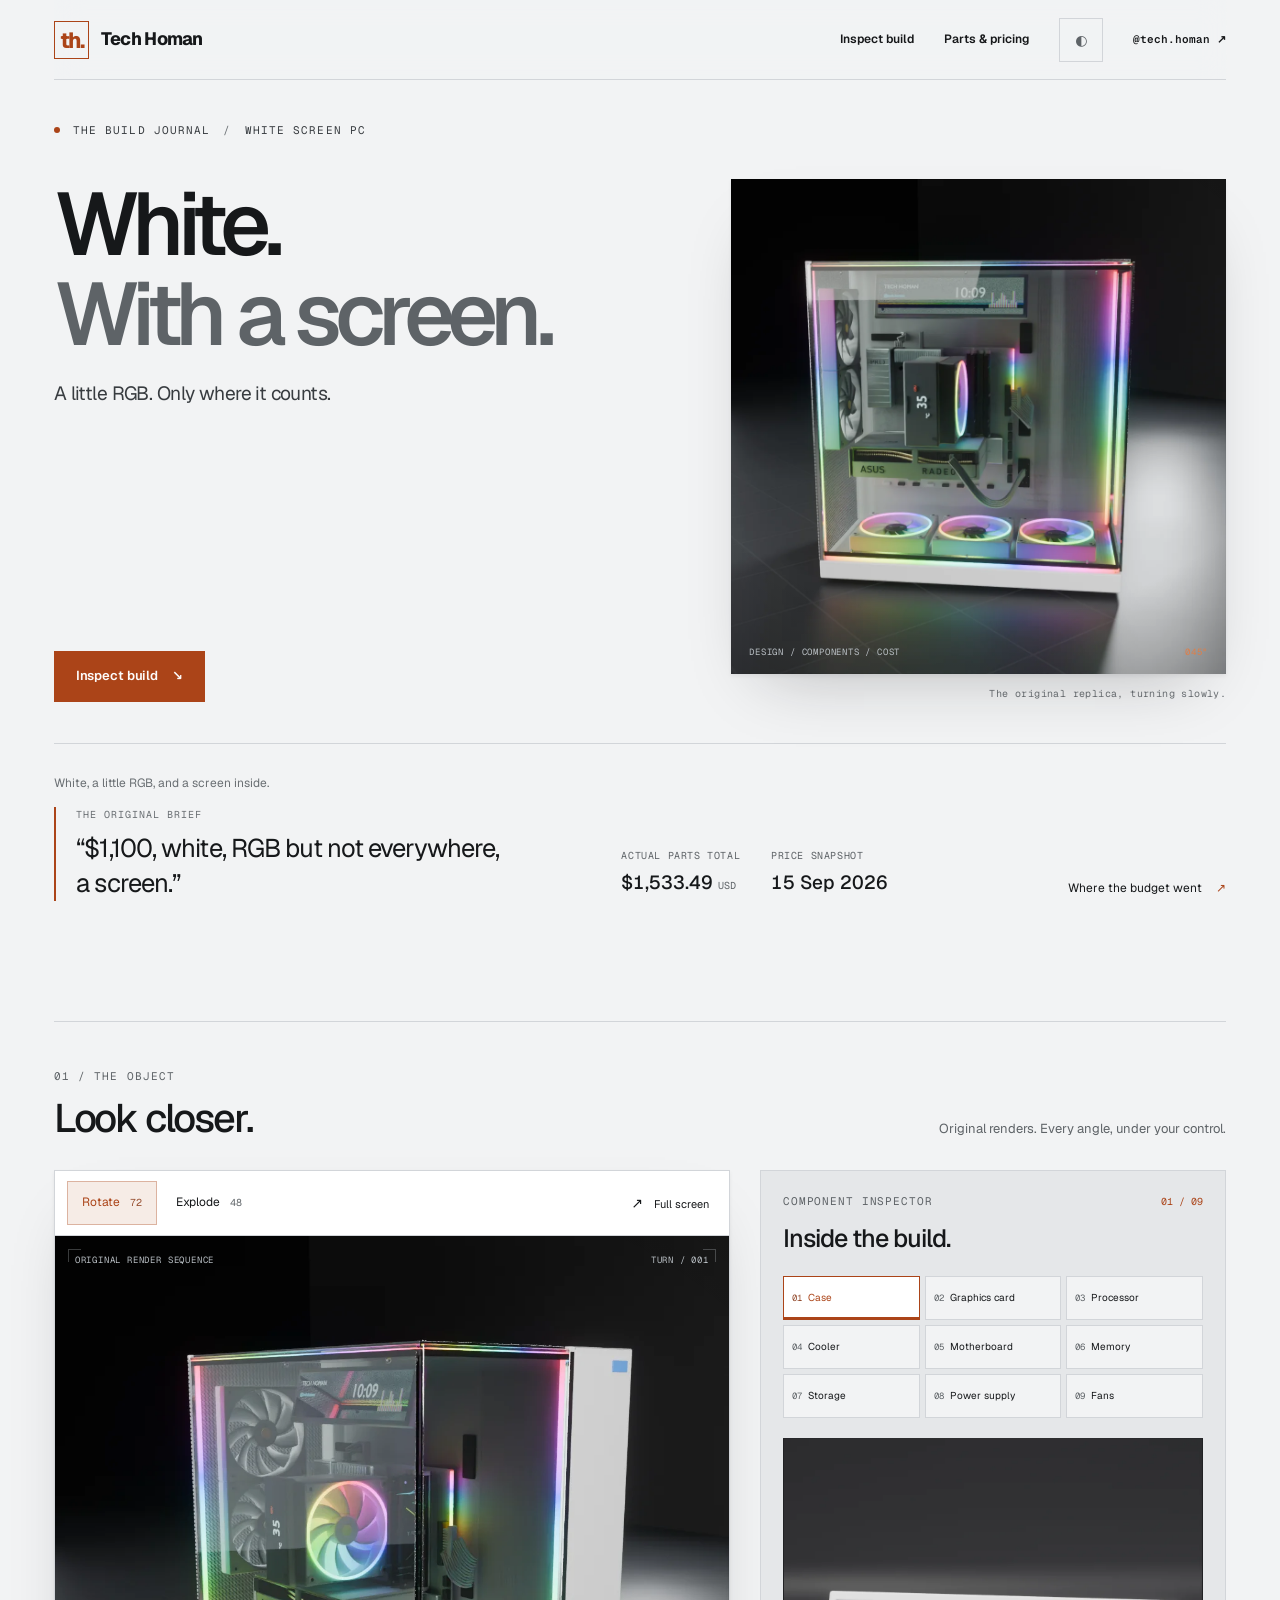
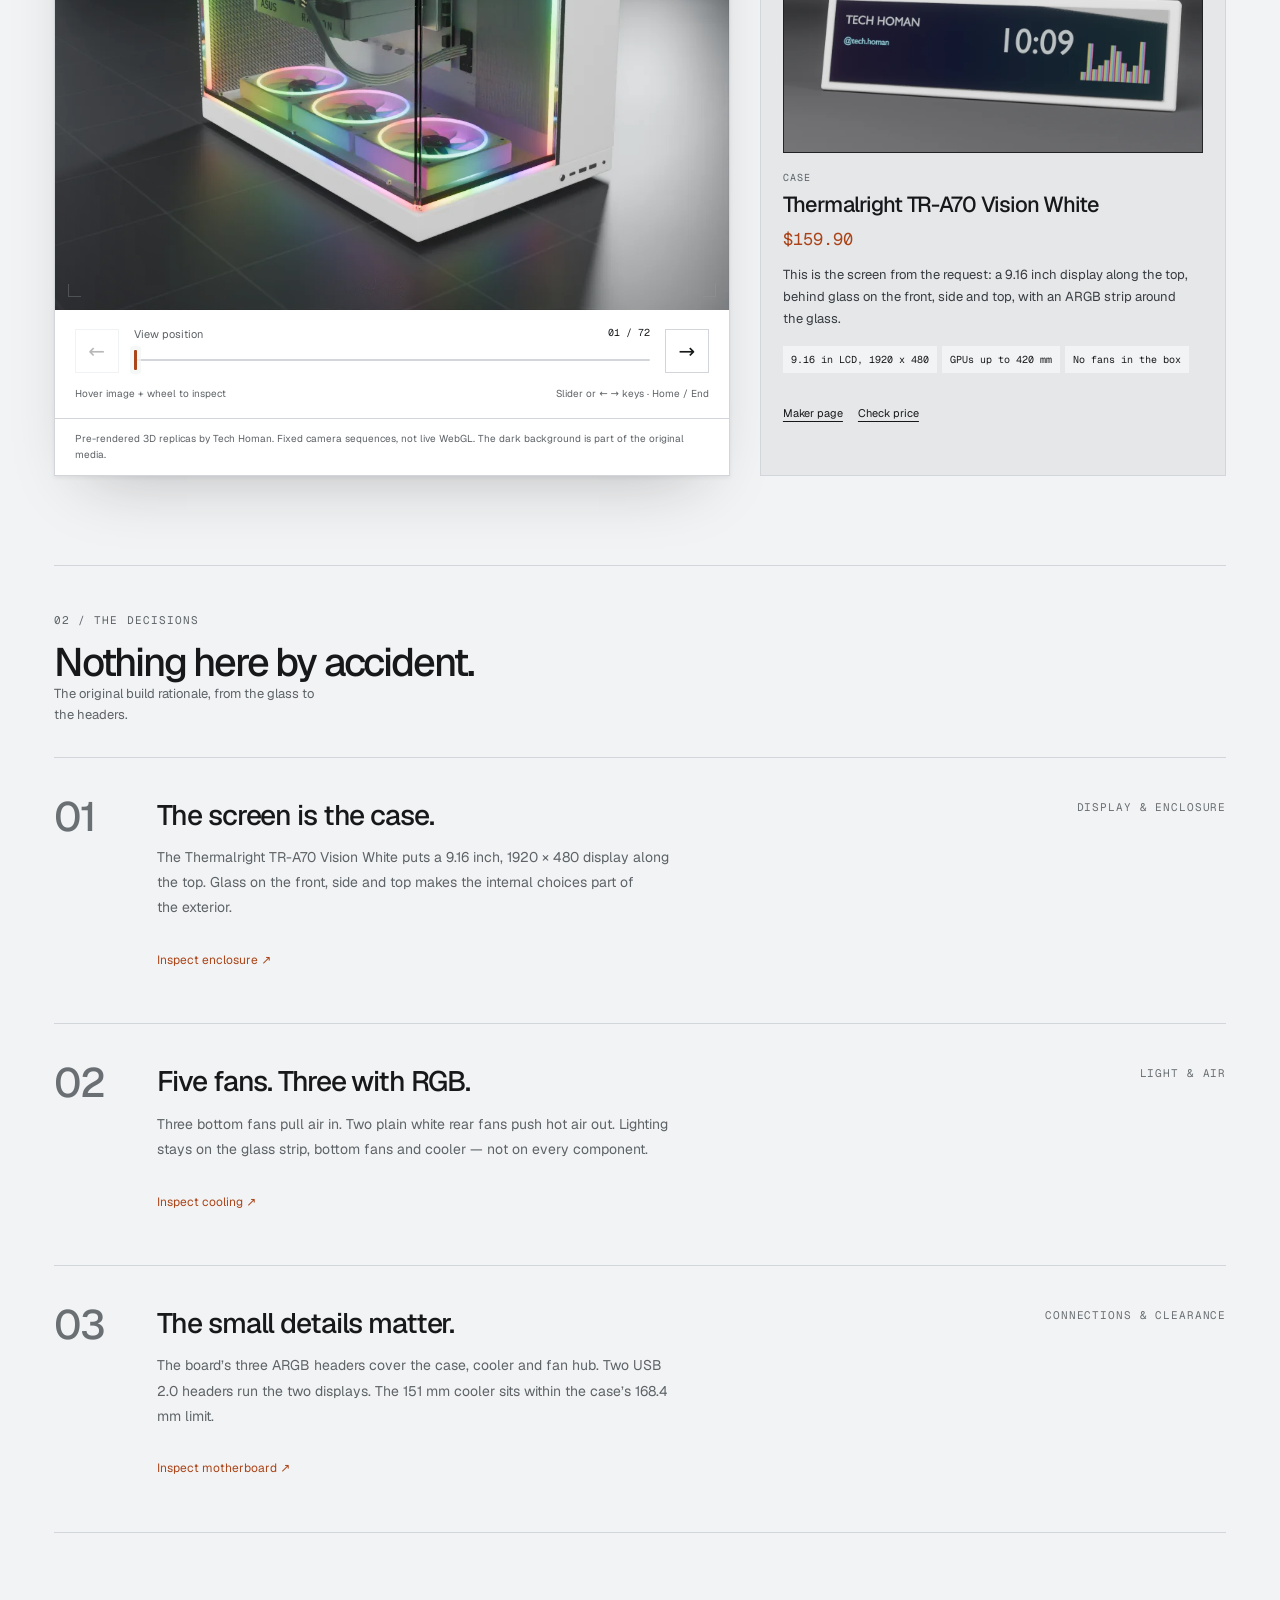
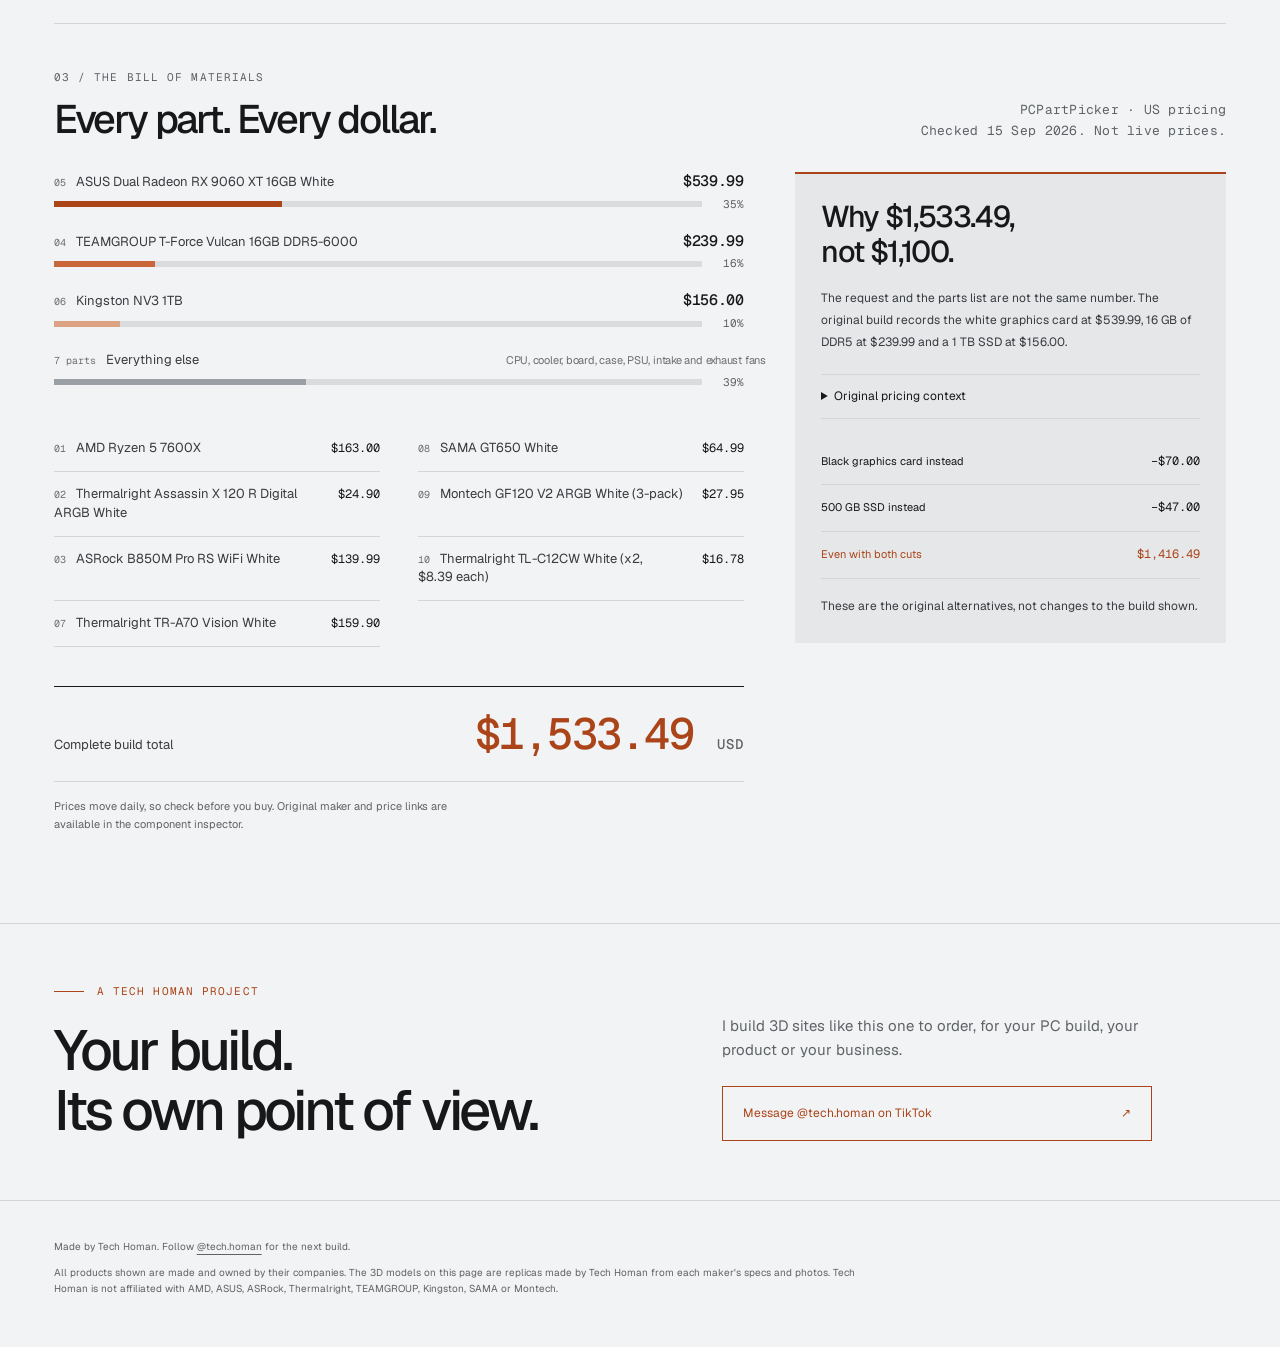
==== commit bb088bb7: "Photoreal re-render of the white PC and the refreshed build page Glass with real reflections, RGB th" ====
--- a/white-screen-pc/index.html
+++ b/white-screen-pc/index.html
@@ -1,100 +1,404 @@
-<!doctype html><html lang="en"><head><meta charset="utf-8"><meta name="viewport" content="width=device-width, initial-scale=1"><meta name="theme-color" content="#f6f5f1"><meta name="description" content="Tech Homan's white PC with a screen. Inspect the original rendered build, every component and the $1,533.49 parts list."><title>White PC with a Screen — Tech Homan</title><link rel="icon" href="data:,"><link rel="stylesheet" href="style.css"><link rel="preload" as="image" href="frames/turn_000.webp"><script src="app.js" defer></script></head><body>
-<a class="skip" href="#main">Skip to build</a><header class="site-header"><a class="brand" href="https://aayan-cloud.github.io/techhoman-builds/"><span class="brand-mark" aria-hidden="true">th.</span>Tech Homan</a><nav aria-label="Main"><a href="#workbench">Inspect build</a><a href="#list">Parts & pricing</a><a class="social" href="https://www.tiktok.com/@tech.homan" target="_blank" rel="noopener">@tech.homan ↗</a></nav></header>
-<main id="main"><section class="intro shell"><div class="eyebrow"><span class="status-dot"></span> THE BUILD JOURNAL <span> / </span> WHITE SCREEN PC</div><div class="intro-grid"><div><h1>White.<br><span>With a screen.</span></h1><p class="intro-line">A little RGB. Only where it counts.</p></div><div class="brief"><span class="eyebrow">THE ORIGINAL BRIEF</span><p>“$1,100, white, RGB but not everywhere, a screen.”</p><div class="brief-meta"><span>Actual parts total<strong>$1,533.49 <small>USD</small></strong></span><span>Price snapshot<strong>15 Sep 2026</strong></span></div><a class="text-link" href="#budget">Where the budget went <span>↗</span></a></div></div><div class="intro-bottom"><p>White, a little RGB, and a screen inside.</p><span>DESIGN / COMPONENTS / COST</span></div></section>
-<section id="workbench" class="workbench shell" aria-labelledby="viewer-heading"><div class="section-heading"><div><span class="eyebrow">01 / THE OBJECT</span><h2 id="viewer-heading">Look closer.</h2></div><p>Original renders. Every angle, under your control.</p></div><div class="bench-grid"><div class="viewer" id="viewer"><div class="viewer-toolbar"><div class="mode-switch" role="group" aria-label="Render sequence"><button class="mode" data-mode="turn" aria-pressed="true">Rotate <span>72</span></button><button class="mode" data-mode="explode" aria-pressed="false">Explode <span>48</span></button></div><button class="expand" id="expand" aria-label="Open full-screen viewer">↗ <span>Full screen</span></button></div><div class="stage" id="stage" tabindex="0" role="group" aria-label="Original render viewer. Hover and use the wheel to scrub. Arrow keys change frames; Home and End reach the limits." aria-describedby="viewer-help"><img id="render" class="render" src="frames/turn_000.webp" alt="White Thermalright A70 Vision build with a screen along the top and RGB around the glass" width="1080" height="1080" draggable="false"><span class="media-tag">ORIGINAL RENDER SEQUENCE</span><span class="frame-tag" aria-hidden="true">TURN / 001</span><p id="media-error" role="status" hidden>This frame could not load. Try another position.</p></div><div class="scrub-controls"><button type="button" class="step" data-step="-1" aria-label="Previous frame">←</button><div class="range-wrap"><label for="frame-range">View position <output class="frame-count">01 / 72</output></label><input id="frame-range" class="frame-range" type="range" min="0" max="71" value="0" aria-label="Render frame"></div><button type="button" class="step" data-step="1" aria-label="Next frame">→</button></div><p id="viewer-help" class="viewer-help"><span>Hover image + wheel to inspect</span><span>Slider or ← → keys · Home / End</span></p><p class="media-note">Pre-rendered 3D replicas by Tech Homan. Fixed camera sequences, not live WebGL. The dark background is part of the original media.</p></div><aside class="inspector" aria-labelledby="inspect-heading"><div class="inspector-heading"><span class="eyebrow">COMPONENT INSPECTOR</span><span id="part-counter">01 / 09</span></div><h3 id="inspect-heading">Inside the build.</h3><div class="part-selectors" role="group" aria-label="Choose a component"><button type="button" class="part-select" data-part="0" aria-pressed="true" aria-controls="component-0"><span>01</span>Case</button><button type="button" class="part-select" data-part="1" aria-pressed="false" aria-controls="component-1"><span>02</span>Graphics card</button><button type="button" class="part-select" data-part="2" aria-pressed="false" aria-controls="component-2"><span>03</span>Processor</button><button type="button" class="part-select" data-part="3" aria-pressed="false" aria-controls="component-3"><span>04</span>Cooler</button><button type="button" class="part-select" data-part="4" aria-pressed="false" aria-controls="component-4"><span>05</span>Motherboard</button><button type="button" class="part-select" data-part="5" aria-pressed="false" aria-controls="component-5"><span>06</span>Memory</button><button type="button" class="part-select" data-part="6" aria-pressed="false" aria-controls="component-6"><span>07</span>Storage</button><button type="button" class="part-select" data-part="7" aria-pressed="false" aria-controls="component-7"><span>08</span>Power supply</button><button type="button" class="part-select" data-part="8" aria-pressed="false" aria-controls="component-8"><span>09</span>Fans</button></div><div id="part-panels"><article class="part" id="component-0" tabindex="-1">
-      <div class="part-media"><img src="frames/part_lcd.webp" alt="The 9.16 inch screen mounted along the top of the case" width="1080" height="1080" loading="eager"></div>
-      <div class="part-body">
-        <h3>Case</h3>
-        <p class="product">Thermalright TR-A70 Vision White</p>
-        <p class="price">$159.90</p>
-        <p class="why">This is the screen from the request: a 9.16 inch display along the top, behind glass on the front, side and top, with an ARGB strip around the glass.</p>
-        <ul class="facts"><li>9.16 in LCD, 1920 x 480</li><li>GPUs up to 420 mm</li><li>No fans in the box</li></ul>
-        <p class="links"><a href="https://www.thermalright.com/product/a70-vision-white/" target="_blank" rel="noopener">Maker page</a><a href="https://pcpartpicker.com/search/?q=Thermalright%20A70%20Vision%20White" target="_blank" rel="noopener">Check price</a></p>
-      </div>
-    </article><article class="part" id="component-1" tabindex="-1" hidden>
-      <div class="part-media"><img src="frames/part_gpu.webp" alt="White ASUS Dual RX 9060 XT with two fans" width="1080" height="1080" loading="lazy"></div>
-      <div class="part-body">
-        <h3>Graphics card</h3>
-        <p class="product">ASUS Dual Radeon RX 9060 XT 16GB White</p>
-        <p class="price">$539.99</p>
-        <p class="why">The biggest line on the list. 16 GB of VRAM leaves room for newer games that need more than 8 GB, and the white shroud matches the case. The black PowerColor version is $469.99.</p>
-        <ul class="facts"><li>16 GB GDDR6</li><li>202 x 120 x 49 mm</li><li>One 8-pin</li></ul>
-        <p class="links"><a href="https://www.asus.com/us/motherboards-components/graphics-cards/dual/dual-rx9060xt-16g-white/" target="_blank" rel="noopener">Maker page</a><a href="https://pcpartpicker.com/search/?q=DUAL-RX9060XT-16G-WHITE" target="_blank" rel="noopener">Check price</a></p>
-      </div>
-    </article><article class="part" id="component-2" tabindex="-1" hidden>
-      <div class="part-media"><img src="frames/part_cpu.webp" alt="AMD Ryzen 5 7600X processor" width="1080" height="1080" loading="lazy"></div>
-      <div class="part-body">
-        <h3>Processor</h3>
-        <p class="product">AMD Ryzen 5 7600X</p>
-        <p class="price">$163.00</p>
-        <p class="why">Six Zen 4 cores. The Ryzen 5 8400F is $14 cheaper, but it has half the cache and tests slower in games, so the $14 stays here.</p>
-        <ul class="facts"><li>6 cores, 12 threads</li><li>AM5 socket</li><li>No cooler in the box</li></ul>
-        <p class="links"><a href="https://www.amd.com/en/products/processors/desktops/ryzen/7000-series/amd-ryzen-5-7600x.html" target="_blank" rel="noopener">Maker page</a><a href="https://pcpartpicker.com/search/?q=Ryzen%205%207600X" target="_blank" rel="noopener">Check price</a></p>
-      </div>
-    </article><article class="part" id="component-3" tabindex="-1" hidden>
-      <div class="part-media"><img src="frames/part_cooler.webp" alt="White Thermalright Assassin X 120 R Digital cooler with a rainbow fan ring" width="1080" height="1080" loading="lazy"></div>
-      <div class="part-body">
-        <h3>Cooler</h3>
-        <p class="product">Thermalright Assassin X 120 R Digital ARGB White</p>
-        <p class="price">$24.90</p>
-        <p class="why">A white single tower with a small display on top. Its fan ring is one of the few places this build gets RGB.</p>
-        <ul class="facts"><li>151 mm tall, case fits 168.4 mm</li><li>4 x 6 mm heatpipes</li><li>Display uses a USB 2.0 header</li></ul>
-        <p class="links"><a href="https://www.thermalright.com/product/assassin-x-120-r-digital-argb-white/" target="_blank" rel="noopener">Maker page</a><a href="https://pcpartpicker.com/search/?q=Assassin%20X%20120%20R%20Digital%20ARGB%20White" target="_blank" rel="noopener">Check price</a></p>
-      </div>
-    </article><article class="part" id="component-4" tabindex="-1" hidden>
-      <div class="part-media"><img src="frames/part_board.webp" alt="White ASRock B850M Pro RS WiFi motherboard" width="1080" height="1080" loading="lazy"></div>
-      <div class="part-body">
-        <h3>Motherboard</h3>
-        <p class="product">ASRock B850M Pro RS WiFi White</p>
-        <p class="price">$139.99</p>
-        <p class="why">White board, silver heatsinks. Three ARGB headers cover the case strip, the cooler and the fan hub, and two USB 2.0 headers run the two displays.</p>
-        <ul class="facts"><li>Wi-Fi 6E and 2.5G LAN</li><li>3 ARGB headers</li><li>2 USB 2.0 headers</li></ul>
-        <p class="links"><a href="https://www.asrock.com/mb/AMD/B850M%20Pro%20RS%20WiFi%20White/index.asp" target="_blank" rel="noopener">Maker page</a><a href="https://pcpartpicker.com/search/?q=B850M%20Pro%20RS%20WiFi%20White" target="_blank" rel="noopener">Check price</a></p>
-      </div>
-    </article><article class="part" id="component-5" tabindex="-1" hidden>
-      <div class="part-media"><img src="frames/part_ram.webp" alt="Two black T-Force Vulcan DDR5 memory sticks" width="1080" height="1080" loading="lazy"></div>
-      <div class="part-body">
-        <h3>Memory</h3>
-        <p class="product">TEAMGROUP T-Force Vulcan 16GB (2 x 8GB) DDR5-6000</p>
-        <p class="price">$239.99</p>
-        <p class="why">Plain black, low profile, no RGB, so the lighting stays where it was asked for.</p>
-        <ul class="facts"><li>2 x 8 GB, dual channel</li><li>CL38</li><li>1.25 V</li></ul>
-        <p class="links"><a href="https://www.teamgroupinc.com/en/product-detail/memory/T-FORCE/vulcan-ddr5-black/vulcan-ddr5-black-FLBD516G6000HC38ADC01/" target="_blank" rel="noopener">Maker page</a><a href="https://pcpartpicker.com/search/?q=FLBD516G6000HC38ADC01" target="_blank" rel="noopener">Check price</a></p>
-      </div>
-    </article><article class="part" id="component-6" tabindex="-1" hidden>
-      <div class="part-media"><img src="frames/part_ssd.webp" alt="Kingston NV3 M.2 SSD" width="1080" height="1080" loading="lazy"></div>
-      <div class="part-body">
-        <h3>Storage</h3>
-        <p class="product">Kingston NV3 1TB</p>
-        <p class="price">$156.00</p>
-        <p class="why">A PCIe 4.0 NVMe drive that hides under the motherboard's M.2 heatsink. The 500 GB version is $109.00.</p>
-        <ul class="facts"><li>M.2 2280</li><li>PCIe 4.0 x4</li><li>1 TB</li></ul>
-        <p class="links"><a href="https://www.kingston.com/en/ssd/nv3-nvme-pcie-ssd" target="_blank" rel="noopener">Maker page</a><a href="https://pcpartpicker.com/search/?q=SNV3S%2F1000G" target="_blank" rel="noopener">Check price</a></p>
-      </div>
-    </article><article class="part" id="component-7" tabindex="-1" hidden>
-      <div class="part-media"><img src="frames/part_psu.webp" alt="White SAMA GT650 power supply" width="1080" height="1080" loading="lazy"></div>
-      <div class="part-body">
-        <h3>Power supply</h3>
-        <p class="product">SAMA GT650 White</p>
-        <p class="price">$64.99</p>
-        <p class="why">650 W, fully modular, white. The graphics card draws about 150 W, so there is plenty of headroom. It mounts behind the motherboard tray.</p>
-        <ul class="facts"><li>80+ Gold</li><li>ATX 3.1</li><li>5 year warranty</li></ul>
-        <p class="links"><a href="https://pcpartpicker.com/product/Wx9nTW/sama-gt-650-w-80-gold-certified-fully-modular-atx-power-supply-gt650-whgffxx1-us" target="_blank" rel="noopener">Product and price</a></p>
-      </div>
-    </article><article class="part" id="component-8" tabindex="-1" hidden>
-      <div class="part-media"><img src="frames/part_fansBottom.webp" alt="Three white Montech fans glowing with rainbow light" width="1080" height="1080" loading="lazy"></div>
-      <div class="part-body">
-        <h3>Fans</h3>
-        <p class="product">Montech GF120 V2 ARGB White (3-pack) + 2x Thermalright TL-C12CW White</p>
-        <p class="price">$27.95 + $16.78</p>
-        <p class="why">The case comes with no fans. The three at the bottom glow and pull air in. Two plain white fans at the back push the hot air out. RGB stays on the glass strip, these three fans and the cooler.</p>
-        <ul class="facts"><li>120 mm</li><li>Hub included with the ARGB pack</li><li>RGB on 3 of 5</li></ul>
-        <p class="links"><a href="https://www.montechpc.com/gf120-v2-argb" target="_blank" rel="noopener">Montech page</a><a href="https://www.thermalright.com/product/tl-c12cw/" target="_blank" rel="noopener">Thermalright page</a><a href="https://pcpartpicker.com/search/?q=Montech%20GF120%20V2%20White" target="_blank" rel="noopener">Check price</a></p>
-      </div>
-    </article></div></aside></div></section>
-<section class="engineering shell" aria-labelledby="engineering-title"><div class="section-heading"><div><span class="eyebrow">02 / THE DECISIONS</span><h2 id="engineering-title">Nothing here by accident.</h2></div><p>The original build rationale, from the glass to the headers.</p></div><div class="decision-grid"><article><span class="eyebrow">DISPLAY & ENCLOSURE</span><h3>The screen is the case.</h3><p>The Thermalright TR-A70 Vision White puts a 9.16 inch, 1920 × 480 display along the top. Glass on the front, side and top makes the internal choices part of the exterior.</p><a href="#workbench" data-inspect="0">Inspect enclosure ↗</a></article><article><span class="eyebrow">LIGHT & AIR</span><h3>Five fans. Three with RGB.</h3><p>Three bottom fans pull air in. Two plain white rear fans push hot air out. Lighting stays on the glass strip, bottom fans and cooler — not on every component.</p><a href="#workbench" data-inspect="8">Inspect cooling ↗</a></article><article><span class="eyebrow">CONNECTIONS & CLEARANCE</span><h3>The small details matter.</h3><p>The board’s three ARGB headers cover the case, cooler and fan hub. Two USB 2.0 headers run the two displays. The 151 mm cooler sits within the case’s 168.4 mm limit.</p><a href="#workbench" data-inspect="4">Inspect motherboard ↗</a></article></div></section>
-<section id="list" class="bill shell" aria-labelledby="bill-title"><div class="section-heading"><div><span class="eyebrow">03 / THE BILL OF MATERIALS</span><h2 id="bill-title">Every part. Every dollar.</h2></div><p>PCPartPicker · US pricing<br>Checked 15 Sep 2026. Not live prices.</p></div><div class="bill-grid"><div class="table-wrap"><table><caption class="sr-only">Full parts list, 10 priced line items in US dollars</caption><thead><tr><th scope="col">No.</th><th scope="col">Component</th><th scope="col">USD</th></tr></thead><tbody><tr><td>01</td><th scope="row">AMD Ryzen 5 7600X</th><td>$163.00</td></tr><tr><td>02</td><th scope="row">Thermalright Assassin X 120 R Digital ARGB White</th><td>$24.90</td></tr><tr><td>03</td><th scope="row">ASRock B850M Pro RS WiFi White</th><td>$139.99</td></tr><tr><td>04</td><th scope="row">TEAMGROUP T-Force Vulcan 16GB DDR5-6000</th><td>$239.99</td></tr><tr><td>05</td><th scope="row">ASUS Dual Radeon RX 9060 XT 16GB White</th><td>$539.99</td></tr><tr><td>06</td><th scope="row">Kingston NV3 1TB</th><td>$156.00</td></tr><tr><td>07</td><th scope="row">Thermalright TR-A70 Vision White</th><td>$159.90</td></tr><tr><td>08</td><th scope="row">SAMA GT650 White</th><td>$64.99</td></tr><tr><td>09</td><th scope="row">Montech GF120 V2 ARGB White (3-pack)</th><td>$27.95</td></tr><tr><td>10</td><th scope="row">Thermalright TL-C12CW White (x2, $8.39 each)</th><td>$16.78</td></tr></tbody><tfoot><tr><th colspan="2" scope="row">Complete build total</th><td>$1,533.49</td></tr></tfoot></table><p class="note">Prices move daily, so check before you buy. Original maker and price links are available in the component inspector.</p></div><aside id="budget" class="budget"><span class="eyebrow">THE BUDGET REALITY</span><h3>Why $1,533.49,<br>not $1,100.</h3><p>The request and the parts list are not the same number. The original build records the white graphics card at $539.99, 16 GB of DDR5 at $239.99 and a 1 TB SSD at $156.00.</p><details><summary>Original pricing context</summary><p>Parts cost far more in 2026. Memory makers are moving production to AI server memory, so DDR5 and SSDs are priced well above normal.</p><p class="note">Original project commentary, preserved from the 15 Sep 2026 price snapshot; not an independently verified market assessment.</p></details><div class="cut"><span>Black graphics card instead</span><strong>−$70.00</strong></div><div class="cut"><span>500 GB SSD instead</span><strong>−$47.00</strong></div><div class="cut alternative"><span>Even with both cuts</span><strong>$1,416.49</strong></div><p class="note">These are the original alternatives, not changes to the build shown.</p></aside></div></section>
-<section class="commission shell"><span class="eyebrow">A TECH HOMAN PROJECT</span><div><h2>Your build.<br>Its own point of view.</h2><div><p>I build 3D sites like this one to order, for your PC build, your product or your business.</p><a class="contact" href="https://www.tiktok.com/@tech.homan" target="_blank" rel="noopener">Message @tech.homan on TikTok <span>↗</span></a></div></div></section><footer>
-    <p>Made by Tech Homan. Follow <a href="https://www.tiktok.com/@tech.homan" target="_blank" rel="noopener">@tech.homan</a> for the next build.</p>
-    <p>All products shown are made and owned by their companies. The 3D models on this page are replicas made by Tech Homan from each maker's specs and photos. Tech Homan is not affiliated with AMD, ASUS, ASRock, Thermalright, TEAMGROUP, Kingston, SAMA or Montech.</p>
-  </footer></main><dialog id="full-view" aria-label="Full-screen original render viewer"><div class="full-header"><span>TECH HOMAN / ORIGINAL MEDIA</span><button id="close-full" autofocus>Close <span>Esc ×</span></button></div><div id="full-mount"></div></dialog></body></html>+<!doctype html>
+<html lang="en">
+<head>
+<meta charset="utf-8">
+<meta name="viewport" content="width=device-width, initial-scale=1">
+<meta name="theme-color" content="#f3f4f5" media="(prefers-color-scheme: light)">
+<meta name="theme-color" content="#0d0f11" media="(prefers-color-scheme: dark)">
+<meta name="description" content="Tech Homan's white PC with a screen. Inspect the original rendered build, every component and the $1,533.49 parts list.">
+<title>White PC with a Screen — Tech Homan</title>
+<link rel="icon" href="data:,">
+<link rel="preload" as="font" type="font/woff2" href="fonts/geist-latin.woff2" crossorigin>
+<link rel="preload" as="font" type="font/woff2" href="fonts/geistmono-latin.woff2" crossorigin>
+<link rel="preload" as="image" href="frames/turn_000.webp">
+<script>try{if(self!==top&&!localStorage.getItem('th-theme'))document.documentElement.setAttribute('data-theme','light');}catch(e){document.documentElement.setAttribute('data-theme','light');}</script>
+<link rel="stylesheet" href="style.css">
+<script src="app.js" defer></script>
+</head>
+<body>
+<a class="skip" href="#main">Skip to build</a>
+
+<header class="site-header">
+  <a class="brand" href="https://aayan-cloud.github.io/techhoman-builds/"><span class="brand-mark" aria-hidden="true">th.</span>Tech Homan</a>
+  <nav aria-label="Main">
+    <a href="#workbench">Inspect build</a>
+    <a href="#list">Parts &amp; pricing</a>
+    <button class="theme-toggle" id="theme-toggle" type="button" aria-label="Switch to dark theme" aria-pressed="false"><span class="i-moon" aria-hidden="true">◐</span><span class="i-sun" aria-hidden="true">◑</span></button>
+    <a class="social" href="https://www.tiktok.com/@tech.homan" target="_blank" rel="noopener">@tech.homan ↗</a>
+  </nav>
+  <div class="progress" aria-hidden="true"><span id="progress-bar"></span></div>
+</header>
+
+<main id="main">
+
+<!-- ─────────────────────────────────────────────────────────────── hero -->
+<section class="intro shell">
+  <p class="eyebrow intro-flag"><span class="status-dot" aria-hidden="true"></span> The build journal <span class="flag-sep">/</span> White screen PC</p>
+
+  <div class="hero">
+    <div class="hero-copy">
+      <h1>White.<br><span>With a screen.</span></h1>
+      <p class="intro-line">A little RGB. Only where it counts.</p>
+      <a class="cta" href="#workbench">Inspect build <span aria-hidden="true">↘</span></a>
+    </div>
+
+    <figure class="hero-plate">
+      <div class="plate-stage" id="hero-plate">
+        <img id="hero-render" src="frames/turn_000.webp" alt="The original rendered white build with a lit screen along the top and an ARGB strip around the glass, turning slowly through its front three-quarter view" width="1080" height="1080" fetchpriority="high" decoding="async" draggable="false">
+        <span class="plate-slate" aria-hidden="true">Design / components / cost</span>
+        <span class="plate-angle" id="hero-angle" aria-hidden="true">000°</span>
+      </div>
+      <figcaption>The original replica, turning slowly.</figcaption>
+    </figure>
+  </div>
+
+  <div class="brief-band">
+    <div class="band-brief">
+      <p class="band-lede">White, a little RGB, and a screen inside.</p>
+      <p class="brief-quote"><span class="band-label">The original brief</span>“$1,100, white, RGB but not everywhere, a screen.”</p>
+    </div>
+    <dl class="brief-meta">
+      <div><dt>Actual parts total</dt><dd>$1,533.49 <small>USD</small></dd></div>
+      <div><dt>Price snapshot</dt><dd>15 Sep 2026</dd></div>
+    </dl>
+    <a class="text-link" href="#budget">Where the budget went <span aria-hidden="true">↗</span></a>
+  </div>
+</section>
+
+<!-- ────────────────────────────────────────────────────────── 01 object -->
+<section id="workbench" class="workbench shell" aria-labelledby="viewer-heading">
+  <div class="section-heading">
+    <div>
+      <span class="eyebrow">01 / The object</span>
+      <h2 id="viewer-heading">Look closer.</h2>
+    </div>
+    <p>Original renders. Every angle, under your control.</p>
+  </div>
+
+  <div class="bench-grid">
+    <div class="viewer" id="viewer">
+      <div class="viewer-toolbar">
+        <div class="mode-switch" role="group" aria-label="Render sequence">
+          <button class="mode" data-mode="turn" aria-pressed="true">Rotate <span>72</span></button>
+          <button class="mode" data-mode="explode" aria-pressed="false">Explode <span>48</span></button>
+        </div>
+        <button class="expand" id="expand" aria-label="Open full-screen viewer">↗ <span>Full screen</span></button>
+      </div>
+
+      <div class="stage" id="stage" tabindex="0" role="group" aria-label="Original render viewer. Hover and use the wheel to scrub. Arrow keys change frames; Home and End reach the limits." aria-describedby="viewer-help">
+        <img id="render" class="render" src="frames/turn_000.webp" alt="White Thermalright A70 Vision build with a screen along the top and RGB around the glass" width="1080" height="1080" draggable="false">
+        <span class="media-tag">Original render sequence</span>
+        <span class="frame-tag" aria-hidden="true">Turn / 001</span>
+        <p id="media-error" role="status" hidden>This frame could not load. Try another position.</p>
+      </div>
+
+      <div class="scrub-controls">
+        <button type="button" class="step" data-step="-1" aria-label="Previous frame">←</button>
+        <div class="range-wrap">
+          <label for="frame-range">View position <output class="frame-count">01 / 72</output></label>
+          <input id="frame-range" class="frame-range" type="range" min="0" max="71" value="0" aria-label="Render frame">
+        </div>
+        <button type="button" class="step" data-step="1" aria-label="Next frame">→</button>
+      </div>
+
+      <p id="viewer-help" class="viewer-help"><span>Hover image + wheel to inspect</span><span>Slider or ← → keys · Home / End</span></p>
+      <p class="media-note">Pre-rendered 3D replicas by Tech Homan. Fixed camera sequences, not live WebGL. The dark background is part of the original media.</p>
+    </div>
+
+    <aside class="inspector" aria-labelledby="inspect-heading">
+      <div class="inspector-heading">
+        <span class="panel-label">Component inspector</span>
+        <span id="part-counter" class="counter">01 / 09</span>
+      </div>
+      <h3 id="inspect-heading">Inside the build.</h3>
+
+      <div class="part-selectors" role="group" aria-label="Choose a component">
+        <button type="button" class="part-select" data-part="0" aria-pressed="true" aria-controls="component-0"><span>01</span>Case</button>
+        <button type="button" class="part-select" data-part="1" aria-pressed="false" aria-controls="component-1"><span>02</span>Graphics card</button>
+        <button type="button" class="part-select" data-part="2" aria-pressed="false" aria-controls="component-2"><span>03</span>Processor</button>
+        <button type="button" class="part-select" data-part="3" aria-pressed="false" aria-controls="component-3"><span>04</span>Cooler</button>
+        <button type="button" class="part-select" data-part="4" aria-pressed="false" aria-controls="component-4"><span>05</span>Motherboard</button>
+        <button type="button" class="part-select" data-part="5" aria-pressed="false" aria-controls="component-5"><span>06</span>Memory</button>
+        <button type="button" class="part-select" data-part="6" aria-pressed="false" aria-controls="component-6"><span>07</span>Storage</button>
+        <button type="button" class="part-select" data-part="7" aria-pressed="false" aria-controls="component-7"><span>08</span>Power supply</button>
+        <button type="button" class="part-select" data-part="8" aria-pressed="false" aria-controls="component-8"><span>09</span>Fans</button>
+      </div>
+
+      <div id="part-panels">
+        <article class="part" id="component-0" tabindex="-1">
+          <div class="part-media">
+            <img src="frames/part_lcd.webp" alt="The 9.16 inch screen mounted along the top of the case" width="1080" height="1080" loading="lazy" decoding="async">
+          </div>
+          <div class="part-body">
+            <h3>Case</h3>
+            <p class="product">Thermalright TR-A70 Vision White</p>
+            <p class="price">$159.90</p>
+            <p class="why">This is the screen from the request: a 9.16 inch display along the top, behind glass on the front, side and top, with an ARGB strip around the glass.</p>
+            <ul class="facts"><li>9.16 in LCD, 1920 x 480</li><li>GPUs up to 420 mm</li><li>No fans in the box</li></ul>
+            <p class="links"><a href="https://www.thermalright.com/product/a70-vision-white/" target="_blank" rel="noopener">Maker page</a><a href="https://pcpartpicker.com/search/?q=Thermalright%20A70%20Vision%20White" target="_blank" rel="noopener">Check price</a></p>
+          </div>
+        </article>
+
+        <article class="part" id="component-1" tabindex="-1" hidden>
+          <div class="part-media">
+            <img src="frames/part_gpu.webp" alt="White ASUS Dual RX 9060 XT with two fans" width="1080" height="1080" loading="lazy" decoding="async">
+          </div>
+          <div class="part-body">
+            <h3>Graphics card</h3>
+            <p class="product">ASUS Dual Radeon RX 9060 XT 16GB White</p>
+            <p class="price">$539.99</p>
+            <p class="why">The biggest line on the list. 16 GB of VRAM leaves room for newer games that need more than 8 GB, and the white shroud matches the case. The black PowerColor version is $469.99.</p>
+            <ul class="facts"><li>16 GB GDDR6</li><li>202 x 120 x 49 mm</li><li>One 8-pin</li></ul>
+            <p class="links"><a href="https://www.asus.com/us/motherboards-components/graphics-cards/dual/dual-rx9060xt-16g-white/" target="_blank" rel="noopener">Maker page</a><a href="https://pcpartpicker.com/search/?q=DUAL-RX9060XT-16G-WHITE" target="_blank" rel="noopener">Check price</a></p>
+          </div>
+        </article>
+
+        <article class="part" id="component-2" tabindex="-1" hidden>
+          <div class="part-media">
+            <img src="frames/part_cpu.webp" alt="AMD Ryzen 5 7600X processor" width="1080" height="1080" loading="lazy" decoding="async">
+          </div>
+          <div class="part-body">
+            <h3>Processor</h3>
+            <p class="product">AMD Ryzen 5 7600X</p>
+            <p class="price">$163.00</p>
+            <p class="why">Six Zen 4 cores. The Ryzen 5 8400F is $14 cheaper, but it has half the cache and tests slower in games, so the $14 stays here.</p>
+            <ul class="facts"><li>6 cores, 12 threads</li><li>AM5 socket</li><li>No cooler in the box</li></ul>
+            <p class="links"><a href="https://www.amd.com/en/products/processors/desktops/ryzen/7000-series/amd-ryzen-5-7600x.html" target="_blank" rel="noopener">Maker page</a><a href="https://pcpartpicker.com/search/?q=Ryzen%205%207600X" target="_blank" rel="noopener">Check price</a></p>
+          </div>
+        </article>
+
+        <article class="part" id="component-3" tabindex="-1" hidden>
+          <div class="part-media">
+            <img src="frames/part_cooler.webp" alt="White Thermalright Assassin X 120 R Digital cooler with a rainbow fan ring" width="1080" height="1080" loading="lazy" decoding="async">
+          </div>
+          <div class="part-body">
+            <h3>Cooler</h3>
+            <p class="product">Thermalright Assassin X 120 R Digital ARGB White</p>
+            <p class="price">$24.90</p>
+            <p class="why">A white single tower with a small display on top. Its fan ring is one of the few places this build gets RGB.</p>
+            <ul class="facts"><li>151 mm tall, case fits 168.4 mm</li><li>4 x 6 mm heatpipes</li><li>Display uses a USB 2.0 header</li></ul>
+            <p class="links"><a href="https://www.thermalright.com/product/assassin-x-120-r-digital-argb-white/" target="_blank" rel="noopener">Maker page</a><a href="https://pcpartpicker.com/search/?q=Assassin%20X%20120%20R%20Digital%20ARGB%20White" target="_blank" rel="noopener">Check price</a></p>
+          </div>
+        </article>
+
+        <article class="part" id="component-4" tabindex="-1" hidden>
+          <div class="part-media">
+            <img src="frames/part_board.webp" alt="White ASRock B850M Pro RS WiFi motherboard" width="1080" height="1080" loading="lazy" decoding="async">
+          </div>
+          <div class="part-body">
+            <h3>Motherboard</h3>
+            <p class="product">ASRock B850M Pro RS WiFi White</p>
+            <p class="price">$139.99</p>
+            <p class="why">White board, silver heatsinks. Three ARGB headers cover the case strip, the cooler and the fan hub, and two USB 2.0 headers run the two displays.</p>
+            <ul class="facts"><li>Wi-Fi 6E and 2.5G LAN</li><li>3 ARGB headers</li><li>2 USB 2.0 headers</li></ul>
+            <p class="links"><a href="https://www.asrock.com/mb/AMD/B850M%20Pro%20RS%20WiFi%20White/index.asp" target="_blank" rel="noopener">Maker page</a><a href="https://pcpartpicker.com/search/?q=B850M%20Pro%20RS%20WiFi%20White" target="_blank" rel="noopener">Check price</a></p>
+          </div>
+        </article>
+
+        <article class="part" id="component-5" tabindex="-1" hidden>
+          <div class="part-media">
+            <img src="frames/part_ram.webp" alt="Two black T-Force Vulcan DDR5 memory sticks" width="1080" height="1080" loading="lazy" decoding="async">
+          </div>
+          <div class="part-body">
+            <h3>Memory</h3>
+            <p class="product">TEAMGROUP T-Force Vulcan 16GB (2 x 8GB) DDR5-6000</p>
+            <p class="price">$239.99</p>
+            <p class="why">Plain black, low profile, no RGB, so the lighting stays where it was asked for.</p>
+            <ul class="facts"><li>2 x 8 GB, dual channel</li><li>CL38</li><li>1.25 V</li></ul>
+            <p class="links"><a href="https://www.teamgroupinc.com/en/product-detail/memory/T-FORCE/vulcan-ddr5-black/vulcan-ddr5-black-FLBD516G6000HC38ADC01/" target="_blank" rel="noopener">Maker page</a><a href="https://pcpartpicker.com/search/?q=FLBD516G6000HC38ADC01" target="_blank" rel="noopener">Check price</a></p>
+          </div>
+        </article>
+
+        <article class="part" id="component-6" tabindex="-1" hidden>
+          <div class="part-media">
+            <img src="frames/part_ssd.webp" alt="Kingston NV3 M.2 SSD" width="1080" height="1080" loading="lazy" decoding="async">
+          </div>
+          <div class="part-body">
+            <h3>Storage</h3>
+            <p class="product">Kingston NV3 1TB</p>
+            <p class="price">$156.00</p>
+            <p class="why">A PCIe 4.0 NVMe drive that hides under the motherboard's M.2 heatsink. The 500 GB version is $109.00.</p>
+            <ul class="facts"><li>M.2 2280</li><li>PCIe 4.0 x4</li><li>1 TB</li></ul>
+            <p class="links"><a href="https://www.kingston.com/en/ssd/nv3-nvme-pcie-ssd" target="_blank" rel="noopener">Maker page</a><a href="https://pcpartpicker.com/search/?q=SNV3S%2F1000G" target="_blank" rel="noopener">Check price</a></p>
+          </div>
+        </article>
+
+        <article class="part" id="component-7" tabindex="-1" hidden>
+          <div class="part-media">
+            <img src="frames/part_psu.webp" alt="White SAMA GT650 power supply" width="1080" height="1080" loading="lazy" decoding="async">
+          </div>
+          <div class="part-body">
+            <h3>Power supply</h3>
+            <p class="product">SAMA GT650 White</p>
+            <p class="price">$64.99</p>
+            <p class="why">650 W, fully modular, white. The graphics card draws about 150 W, so there is plenty of headroom. It mounts behind the motherboard tray.</p>
+            <ul class="facts"><li>80+ Gold</li><li>ATX 3.1</li><li>5 year warranty</li></ul>
+            <p class="links"><a href="https://pcpartpicker.com/product/Wx9nTW/sama-gt-650-w-80-gold-certified-fully-modular-atx-power-supply-gt650-whgffxx1-us" target="_blank" rel="noopener">Product and price</a></p>
+          </div>
+        </article>
+
+        <article class="part" id="component-8" tabindex="-1" hidden>
+          <div class="part-media">
+            <img src="frames/part_fansBottom.webp" alt="Three white Montech fans glowing with rainbow light" width="1080" height="1080" loading="lazy" decoding="async">
+          </div>
+          <div class="part-body">
+            <h3>Fans</h3>
+            <p class="product">Montech GF120 V2 ARGB White (3-pack) + 2x Thermalright TL-C12CW White</p>
+            <p class="price">$27.95 + $16.78</p>
+            <p class="why">The case comes with no fans. The three at the bottom glow and pull air in. Two plain white fans at the back push the hot air out. RGB stays on the glass strip, these three fans and the cooler.</p>
+            <ul class="facts"><li>120 mm</li><li>Hub included with the ARGB pack</li><li>RGB on 3 of 5</li></ul>
+            <p class="links"><a href="https://www.montechpc.com/gf120-v2-argb" target="_blank" rel="noopener">Montech page</a><a href="https://www.thermalright.com/product/tl-c12cw/" target="_blank" rel="noopener">Thermalright page</a><a href="https://pcpartpicker.com/search/?q=Montech%20GF120%20V2%20White" target="_blank" rel="noopener">Check price</a></p>
+          </div>
+        </article>
+      </div>
+    </aside>
+  </div>
+</section>
+
+<!-- ─────────────────────────────────────────────────────── 02 decisions -->
+<section class="engineering shell" aria-labelledby="engineering-title">
+  <div class="section-heading stacked">
+    <span class="eyebrow">02 / The decisions</span>
+    <h2 id="engineering-title">Nothing here by accident.</h2>
+    <p class="section-note">The original build rationale, from the glass to the headers.</p>
+  </div>
+
+  <ol class="decision-list">
+    <li>
+      <span class="chapter-num" aria-hidden="true">01</span>
+      <div class="chapter-body">
+        <h3>The screen is the case.</h3>
+        <p>The Thermalright TR-A70 Vision White puts a 9.16 inch, 1920 × 480 display along the top. Glass on the front, side and top makes the internal choices part of the exterior.</p>
+        <a href="#workbench" data-inspect="0">Inspect enclosure ↗</a>
+      </div>
+      <span class="chapter-tag">Display &amp; enclosure</span>
+    </li>
+    <li>
+      <span class="chapter-num" aria-hidden="true">02</span>
+      <div class="chapter-body">
+        <h3>Five fans. Three with RGB.</h3>
+        <p>Three bottom fans pull air in. Two plain white rear fans push hot air out. Lighting stays on the glass strip, bottom fans and cooler — not on every component.</p>
+        <a href="#workbench" data-inspect="8">Inspect cooling ↗</a>
+      </div>
+      <span class="chapter-tag">Light &amp; air</span>
+    </li>
+    <li>
+      <span class="chapter-num" aria-hidden="true">03</span>
+      <div class="chapter-body">
+        <h3>The small details matter.</h3>
+        <p>The board’s three ARGB headers cover the case, cooler and fan hub. Two USB 2.0 headers run the two displays. The 151 mm cooler sits within the case’s 168.4 mm limit.</p>
+        <a href="#workbench" data-inspect="4">Inspect motherboard ↗</a>
+      </div>
+      <span class="chapter-tag">Connections &amp; clearance</span>
+    </li>
+  </ol>
+</section>
+
+<!-- ────────────────────────────────────────────────────────── 03 the bill -->
+<section id="list" class="bill shell" aria-labelledby="bill-title">
+  <div class="section-heading">
+    <div>
+      <span class="eyebrow">03 / The bill of materials</span>
+      <h2 id="bill-title">Every part. Every dollar.</h2>
+    </div>
+    <p class="bill-source">PCPartPicker · US pricing<br>Checked 15 Sep 2026. Not live prices.</p>
+  </div>
+
+  <div class="bill-grid">
+    <div class="bill-main">
+      <p class="sr-only">Full parts list, 10 priced line items in US dollars, totalling $1,533.49.</p>
+
+      <ul class="cost-split" role="list">
+        <li class="cost-row seg-1">
+          <div class="cost-head">
+            <span class="cost-name"><span class="cost-num">05</span>ASUS Dual Radeon RX 9060 XT 16GB White</span>
+            <span class="cost-price">$539.99</span>
+          </div>
+          <div class="cost-track"><span class="cost-fill"></span></div>
+          <span class="cost-share">35%</span>
+        </li>
+        <li class="cost-row seg-2">
+          <div class="cost-head">
+            <span class="cost-name"><span class="cost-num">04</span>TEAMGROUP T-Force Vulcan 16GB DDR5-6000</span>
+            <span class="cost-price">$239.99</span>
+          </div>
+          <div class="cost-track"><span class="cost-fill"></span></div>
+          <span class="cost-share">16%</span>
+        </li>
+        <li class="cost-row seg-3">
+          <div class="cost-head">
+            <span class="cost-name"><span class="cost-num">06</span>Kingston NV3 1TB</span>
+            <span class="cost-price">$156.00</span>
+          </div>
+          <div class="cost-track"><span class="cost-fill"></span></div>
+          <span class="cost-share">10%</span>
+        </li>
+        <li class="cost-row seg-4">
+          <div class="cost-head">
+            <span class="cost-name"><span class="cost-num">7 parts</span>Everything else</span>
+            <span class="cost-price alt">CPU, cooler, board, case, PSU, intake and exhaust fans</span>
+          </div>
+          <div class="cost-track"><span class="cost-fill"></span></div>
+          <span class="cost-share">39%</span>
+        </li>
+      </ul>
+
+      <dl class="line-items">
+        <div class="line"><dt><span class="line-num">01</span>AMD Ryzen 5 7600X</dt><dd>$163.00</dd></div>
+        <div class="line"><dt><span class="line-num">02</span>Thermalright Assassin X 120 R Digital ARGB White</dt><dd>$24.90</dd></div>
+        <div class="line"><dt><span class="line-num">03</span>ASRock B850M Pro RS WiFi White</dt><dd>$139.99</dd></div>
+        <div class="line"><dt><span class="line-num">07</span>Thermalright TR-A70 Vision White</dt><dd>$159.90</dd></div>
+        <div class="line"><dt><span class="line-num">08</span>SAMA GT650 White</dt><dd>$64.99</dd></div>
+        <div class="line"><dt><span class="line-num">09</span>Montech GF120 V2 ARGB White (3-pack)</dt><dd>$27.95</dd></div>
+        <div class="line"><dt><span class="line-num">10</span>Thermalright TL-C12CW White (x2, $8.39 each)</dt><dd>$16.78</dd></div>
+      </dl>
+
+      <div class="total">
+        <span class="total-label">Complete build total</span>
+        <strong class="total-value">$1,533.49 <small>USD</small></strong>
+      </div>
+      <p class="note">Prices move daily, so check before you buy. Original maker and price links are available in the component inspector.</p>
+    </div>
+
+    <aside id="budget" class="budget">
+      <h3>Why $1,533.49,<br>not $1,100.</h3>
+      <p>The request and the parts list are not the same number. The original build records the white graphics card at $539.99, 16 GB of DDR5 at $239.99 and a 1 TB SSD at $156.00.</p>
+      <details>
+        <summary>Original pricing context</summary>
+        <p>Parts cost far more in 2026. Memory makers are moving production to AI server memory, so DDR5 and SSDs are priced well above normal.</p>
+        <p class="note">Original project commentary, preserved from the 15 Sep 2026 price snapshot; not an independently verified market assessment.</p>
+      </details>
+      <div class="cut"><span>Black graphics card instead</span><strong>−$70.00</strong></div>
+      <div class="cut"><span>500 GB SSD instead</span><strong>−$47.00</strong></div>
+      <div class="cut alternative"><span>Even with both cuts</span><strong>$1,416.49</strong></div>
+      <p class="note">These are the original alternatives, not changes to the build shown.</p>
+    </aside>
+  </div>
+</section>
+
+<!-- ──────────────────────────────────────────────────────── commission -->
+<section class="commission shell">
+  <div class="commission-grid">
+    <div>
+      <p class="commission-label">A Tech Homan project</p>
+      <h2>Your build.<br>Its own point of view.</h2>
+    </div>
+    <div class="commission-body">
+      <p>I build 3D sites like this one to order, for your PC build, your product or your business.</p>
+      <a class="contact" href="https://www.tiktok.com/@tech.homan" target="_blank" rel="noopener">Message @tech.homan on TikTok <span aria-hidden="true">↗</span></a>
+    </div>
+  </div>
+</section>
+
+<footer>
+  <p>Made by Tech Homan. Follow <a href="https://www.tiktok.com/@tech.homan" target="_blank" rel="noopener">@tech.homan</a> for the next build.</p>
+  <p>All products shown are made and owned by their companies. The 3D models on this page are replicas made by Tech Homan from each maker's specs and photos. Tech Homan is not affiliated with AMD, ASUS, ASRock, Thermalright, TEAMGROUP, Kingston, SAMA or Montech.</p>
+</footer>
+</main>
+
+<dialog id="full-view" aria-label="Full-screen original render viewer">
+  <div class="full-header"><span>Tech Homan / original media</span><button id="close-full" autofocus>Close <span>Esc ×</span></button></div>
+  <div id="full-mount"></div>
+</dialog>
+</body>
+</html>
--- a/white-screen-pc/style.css
+++ b/white-screen-pc/style.css
@@ -1,2 +1,708 @@
-@import url('https://fonts.googleapis.com/css2?family=Geist:wght@400;500;600;700;800;900&family=Geist+Mono:wght@400;500&display=swap');
-:root{--paper:#f6f5f1;--white:#fff;--ink:#202421;--muted:#62675f;--line:#d6d8cf;--orange:#a84316;--tint:#f1e9df;--mono:'Geist Mono',Consolas,monospace;--sans:'Geist','Segoe UI',sans-serif}*{box-sizing:border-box}html{background:var(--paper);scroll-padding-top:90px}body{margin:0;color:var(--ink);font:15px/1.6 var(--sans);-webkit-font-smoothing:antialiased}button,input,a{-webkit-tap-highlight-color:transparent}a{color:inherit;text-underline-offset:4px}button{font:inherit;color:inherit;cursor:pointer}button,a,input{touch-action:manipulation}button{border:1px solid var(--line);background:transparent;border-radius:0;min-height:44px}button:hover{background:#eeeee7}a:hover{color:var(--orange)}:focus-visible{outline:3px solid var(--orange);outline-offset:4px}img{display:block;max-width:100%}[hidden]{display:none!important}.shell{max-width:1600px;margin:auto;padding-inline:clamp(20px,4.2vw,80px)}.eyebrow{font:11px/1.5 var(--mono);letter-spacing:.1em}.site-header{height:80px;margin:0 clamp(20px,4.2vw,80px);border-bottom:1px solid var(--line);display:flex;align-items:center;justify-content:space-between;gap:20px}.brand{font-weight:750;font-size:18px;letter-spacing:-.7px;text-decoration:none;display:flex;align-items:center;gap:12px;white-space:nowrap}.brand-mark{font-size:22px;line-height:1;padding:7px 5px;color:var(--orange);border:1px solid var(--orange);letter-spacing:-2px}.site-header nav{display:flex;align-items:center;gap:30px;font-size:12px;font-weight:600}.site-header nav a{text-decoration:none;padding-block:12px}.site-header .social{font-family:var(--mono);font-size:11px}.intro{padding-top:45px}.intro>.eyebrow{display:flex;align-items:center;gap:13px}.status-dot{height:6px;width:6px;border-radius:50%;background:var(--orange)}.intro-grid{display:grid;grid-template-columns:1.45fr 1fr;gap:12%;padding-block:32px 40px;align-items:center}h1{font-size:clamp(58px,7.3vw,118px);font-weight:550;letter-spacing:-.075em;line-height:1.02;margin:0}h1 span{color:var(--muted)}.intro-line{font-size:clamp(16px,1.55vw,23px);margin:22px 0 0;letter-spacing:-.03em}.brief{max-width:460px}.brief>p{font-size:clamp(19px,2vw,28px);line-height:1.4;letter-spacing:-.035em;margin:16px 0 24px}.brief-meta{display:flex;justify-content:space-between;gap:22px;padding:18px 0;border-top:1px solid var(--line);border-bottom:1px solid var(--line);font-size:11px;color:var(--muted)}.brief-meta strong{display:block;font-size:18px;font-weight:500;color:var(--ink);margin-top:4px;white-space:nowrap}.brief-meta small{font:10px var(--mono);color:var(--muted)}.text-link{display:flex;justify-content:space-between;padding-top:14px;font-size:12px;text-decoration:none}.text-link span{color:var(--orange)}.intro-bottom{display:flex;justify-content:space-between;align-items:center;border-bottom:1px solid var(--line);font-size:12px;padding:0 0 22px;color:var(--muted)}.intro-bottom p{margin:0}.intro-bottom>span{font:10px var(--mono);letter-spacing:.1em}.section-heading{display:flex;justify-content:space-between;align-items:end;gap:30px;padding:45px 0 25px}.section-heading h2{font-size:clamp(30px,3vw,46px);font-weight:500;letter-spacing:-.055em;margin:8px 0 0;line-height:1.1}.section-heading>p{font-size:13px;color:var(--muted);max-width:300px;margin:0}.bench-grid{display:grid;grid-template-columns:minmax(0,1.45fr) minmax(330px,1fr);gap:30px}.viewer{min-width:0;border:1px solid var(--line);background:var(--white);align-self:start}.viewer-toolbar{display:flex;justify-content:space-between;align-items:center;padding:10px 12px;gap:8px;border-bottom:1px solid var(--line)}.mode-switch{display:flex;gap:4px}.mode{font-size:12px;padding:8px 14px;border-color:transparent}.mode span{font:10px var(--mono);margin-left:7px;color:var(--muted)}.mode[aria-pressed=true]{background:var(--tint);color:var(--orange)}.expand{border:0;padding:8px;font-size:14px}.expand span{font-size:11px;margin-left:7px}.stage{position:relative;background:#060708;cursor:ew-resize;touch-action:pan-y;overflow:hidden}.render{width:100%;height:auto;aspect-ratio:1;object-fit:contain;pointer-events:none;user-select:none}.media-tag,.frame-tag{position:absolute;top:18px;color:#b8baba;font:9px var(--mono);letter-spacing:.09em;pointer-events:none}.media-tag{left:20px}.frame-tag{right:20px}.scrub-controls{display:flex;align-items:center;gap:15px;padding:16px 20px 10px}.step{flex:0 0 44px;font-size:20px}.range-wrap{flex:1;min-width:0}.range-wrap label{font-size:11px;display:flex;justify-content:space-between;gap:10px}.frame-count{font:10px var(--mono)}.frame-range{display:block;width:100%;accent-color:var(--orange);margin:0;cursor:ew-resize;height:32px}.viewer-help{display:flex;justify-content:space-between;gap:10px;color:var(--muted);font-size:10px;margin:0;padding:0 20px 16px}.media-note{padding:12px 20px;border-top:1px solid var(--line);font-size:10px;color:var(--muted);line-height:1.6;margin:0}#media-error{position:absolute;inset:auto 20px 20px;padding:14px;background:var(--paper);font-size:12px}.inspector{border:1px solid var(--line);padding:22px;background:#eeeee7;min-width:0}.inspector-heading{display:flex;justify-content:space-between;gap:8px}.inspector-heading>span:last-child{font:10px var(--mono);color:var(--orange)}.inspector>h3{font-weight:500;font-size:25px;letter-spacing:-.04em;margin:8px 0 18px}.part-selectors{display:grid;grid-template-columns:repeat(3,minmax(0,1fr));gap:5px;margin-bottom:20px}.part-select{display:flex;align-items:center;gap:6px;font-size:10px;text-align:left;line-height:1.3;padding:8px;border-color:var(--line);background:var(--paper)}.part-select span{color:var(--muted);font:9px var(--mono)}.part-select[aria-pressed=true]{border-color:var(--orange);color:var(--orange);background:#fff}.part{margin:0}.part-media{aspect-ratio:2.2;overflow:hidden;background:#060708;border:1px solid #464846}.part-media img{width:100%;height:100%;object-fit:cover}.part-body h3{font:10px var(--mono);letter-spacing:.1em;text-transform:uppercase;color:var(--muted);margin:18px 0 7px}.product{font-size:clamp(20px,1.7vw,28px);font-weight:500;line-height:1.25;letter-spacing:-.04em;margin:0 0 10px}.price{font:17px var(--mono);color:var(--orange);margin:0 0 14px}.why{font-size:13px;color:#4d534b;line-height:1.7;margin:0 0 16px}.facts{list-style:none;padding:0;margin:0;display:flex;flex-wrap:wrap;gap:5px}.facts li{font:10px/1.5 var(--mono);padding:6px 8px;background:#e3e5db}.links{display:flex;flex-wrap:wrap;gap:15px;margin:18px 0 0}.links a{font-size:11px;min-height:44px;display:inline-flex;align-items:center}.engineering{margin-top:60px}.decision-grid{display:grid;grid-template-columns:repeat(3,1fr);gap:40px;border-top:1px solid var(--line);border-bottom:1px solid var(--line);padding:32px 0 40px}.decision-grid h3{font-size:24px;line-height:1.2;font-weight:500;letter-spacing:-.04em;margin:16px 0}.decision-grid p{font-size:13px;line-height:1.9;color:var(--muted);margin:0 0 20px}.decision-grid a{font-size:12px;min-height:44px;display:inline-flex;align-items:center}.bill{margin-top:50px}.bill-grid{display:grid;grid-template-columns:minmax(0,1.6fr) minmax(270px,1fr);gap:50px}.table-wrap{min-width:0}table{width:100%;border-collapse:collapse;font-size:12px;line-height:1.6}thead{font:10px var(--mono);text-transform:uppercase;color:var(--muted);letter-spacing:.06em}td,th{padding:16px 8px;border-bottom:1px solid var(--line);text-align:left}tbody th{font-weight:450}tr>td:first-child{font:10px var(--mono);color:var(--muted);width:40px}td:last-child,thead th:last-child{text-align:right;font-family:var(--mono);white-space:nowrap}tfoot th{font-weight:600;padding-block:24px}tfoot td{font-size:22px;font-family:var(--mono);color:var(--orange);padding-block:24px}.note{color:var(--muted);font-size:11px}.budget{padding:25px;background:#eeeee7;align-self:start}.budget h3{font-weight:500;font-size:29px;line-height:1.15;letter-spacing:-.045em;margin:15px 0 20px}.budget p{font-size:12px;color:#555c52;line-height:1.85}.budget details{font-size:12px;margin:22px 0}.budget summary{cursor:pointer;min-height:44px;padding:12px 0;border-block:1px solid var(--line)}.cut{display:flex;justify-content:space-between;gap:12px;border-bottom:1px solid var(--line);padding:14px 0;font-size:11px}.cut strong{font:12px var(--mono);white-space:nowrap}.alternative{color:var(--orange);padding-top:22px}.commission{margin-top:90px;padding-block:40px;border-top:1px solid var(--line)}.commission>div{display:grid;grid-template-columns:1fr 1fr;gap:80px;margin-top:20px;align-items:end}.commission h2{font-size:clamp(35px,4.5vw,70px);line-height:1.1;font-weight:500;letter-spacing:-.055em;margin:0}.commission p{font-size:15px;max-width:430px;margin:0 0 24px;color:var(--muted)}.contact{display:flex;justify-content:space-between;gap:20px;padding:17px 20px;border:1px solid var(--orange);text-decoration:none;font-size:12px;color:var(--orange);max-width:430px}.contact:hover{background:var(--tint)}footer{padding:28px clamp(20px,4.2vw,80px) 35px;max-width:1600px;margin:35px auto 0;border-top:1px solid var(--line);font-size:10px;color:var(--muted)}footer p{max-width:820px}.skip{position:absolute;left:20px;top:-100px;z-index:100;background:white;padding:10px}.skip:focus{top:10px}.sr-only{position:absolute;width:1px;height:1px;padding:0;margin:-1px;overflow:hidden;clip:rect(0,0,0,0);white-space:nowrap;border:0}dialog{position:fixed;inset:0;width:100%;height:100%;max-width:none;max-height:none;border:0;margin:0;padding:0;background:var(--paper);color:var(--ink)}dialog::backdrop{background:var(--paper)}.full-header{height:64px;padding:10px 25px;display:flex;justify-content:space-between;align-items:center;font:11px var(--mono);border-bottom:1px solid var(--line)}.full-header button{padding:0 15px}.full-header button span{margin-left:20px;color:var(--muted)}#full-mount{height:calc(100% - 64px);overflow:auto;padding:16px;display:flex;justify-content:center}#full-mount .viewer{width:min(100%,1050px);height:100%;display:flex;flex-direction:column}#full-mount .stage{flex:1;min-height:140px}#full-mount .render{height:100%;width:100%;object-fit:contain;aspect-ratio:auto}#full-mount .viewer-toolbar,#full-mount .scrub-controls,#full-mount .viewer-help,#full-mount .media-note{flex-shrink:0}#full-mount .expand{visibility:hidden}#full-mount .viewer-help{padding-bottom:10px}@media(min-width:1700px){.render{max-height:800px}}@media(max-width:1050px){.intro-grid{gap:7%;grid-template-columns:1.2fr 1fr}.bench-grid{gap:18px;grid-template-columns:minmax(0,1.15fr) minmax(300px,1fr)}.inspector{padding:16px}.part-select{font-size:9px}.viewer-help{flex-direction:column;gap:0}.bill-grid{gap:25px}.decision-grid{gap:25px}.part>img{aspect-ratio:1.6}}@media(max-width:760px){.site-header{height:70px}.site-header nav{gap:15px}.site-header nav>a:first-child,.site-header .social{display:none}.brand{font-size:16px}.intro{padding-top:30px}.intro-grid{grid-template-columns:1fr;gap:34px;padding-bottom:28px}h1{font-size:clamp(59px,11vw,84px)}.intro-line{font-size:18px;margin-top:15px}.brief{max-width:none}.brief>p{font-size:20px;max-width:32ch;margin:10px 0 18px}.brief-meta{padding-block:12px}.brief-meta strong{font-size:17px}.intro-bottom>span{display:none}.intro-bottom{font-size:10px;padding-bottom:16px}.section-heading{padding-top:32px;gap:14px;align-items:start;flex-direction:column}.section-heading h2{font-size:32px}.section-heading>p{font-size:12px;max-width:none}.bench-grid{grid-template-columns:1fr}.mode{padding-inline:10px}.viewer-toolbar{padding:8px}.render{aspect-ratio:1}.media-tag,.frame-tag{font-size:8px;top:12px}.media-tag{left:12px}.frame-tag{right:12px}.scrub-controls{padding:12px 12px 6px;gap:12px}.viewer-help{padding-inline:12px}.media-note{padding:10px 12px}.inspector{padding:20px}.part-select{font-size:11px;padding:10px 8px}.part>img{aspect-ratio:1.3}.product{font-size:25px}.why{font-size:14px}.facts li{font-size:11px}.links a{font-size:12px}.engineering{margin-top:30px}.decision-grid{grid-template-columns:1fr;gap:0;padding:0}.decision-grid article{padding:25px 0;border-bottom:1px solid var(--line)}.decision-grid article:last-child{border:0}.decision-grid h3{font-size:25px}.decision-grid p{font-size:14px;margin-bottom:8px}.bill{margin-top:25px}.bill-grid{grid-template-columns:1fr;gap:30px}td,th{padding:14px 4px}tr>td:first-child{width:27px}tbody th{font-size:11px}td:last-child{font-size:11px}tfoot td{font-size:19px!important}tfoot th{font-size:13px}.budget{padding:23px}.budget p{font-size:13px}.commission{margin-top:50px;padding-top:30px}.commission>div{grid-template-columns:1fr;gap:25px}.commission h2{font-size:43px}.commission p{font-size:14px}.contact{font-size:11px;padding:15px}.full-header{font-size:9px;padding:8px 14px}.full-header button{font-size:11px;padding-inline:10px}.full-header button span{margin-left:9px}#full-mount{padding:8px}#full-mount .media-note{display:none}.eyebrow{font-size:10px}.intro>.eyebrow{gap:8px;font-size:9px}}@media(prefers-reduced-motion:reduce){*{scroll-behavior:auto!important;animation:none!important;transition:none!important}}
+/* ================================================================== fonts
+   Self-hosted. No third-party font request, so the page does not leak a
+   visitor's IP to a CDN and the first paint does not wait on one. */
+@font-face {
+  font-family: 'Geist';
+  src: url('fonts/geist-latin.woff2') format('woff2');
+  font-weight: 100 900; font-style: normal; font-display: swap;
+  unicode-range: U+0000-00FF, U+0131, U+0152-0153, U+02BB-02BC, U+02C6, U+02DA, U+02DC, U+0304, U+0308, U+0329, U+2000-206F, U+20AC, U+2122, U+2191, U+2193, U+2212, U+2215, U+FEFF, U+FFFD;
+}
+@font-face {
+  font-family: 'Geist';
+  src: url('fonts/geist-latin-ext.woff2') format('woff2');
+  font-weight: 100 900; font-style: normal; font-display: swap;
+  unicode-range: U+0100-02BA, U+02BD-02C5, U+02C7-02CC, U+02CE-02D7, U+02DD-02FF, U+0304, U+0308, U+0329, U+1D00-1DBF, U+1E00-1E9F, U+1EF2-1EFF, U+2020, U+20A0-20AB, U+20AD-20C0, U+2113, U+2C60-2C7F, U+A720-A7FF;
+}
+@font-face {
+  font-family: 'Geist Mono';
+  src: url('fonts/geistmono-latin.woff2') format('woff2');
+  font-weight: 100 900; font-style: normal; font-display: swap;
+  unicode-range: U+0000-00FF, U+0131, U+0152-0153, U+02BB-02BC, U+02C6, U+02DA, U+02DC, U+0304, U+0308, U+0329, U+2000-206F, U+20AC, U+2122, U+2191, U+2193, U+2212, U+2215, U+FEFF, U+FFFD;
+}
+@font-face {
+  font-family: 'Geist Mono';
+  src: url('fonts/geistmono-latin-ext.woff2') format('woff2');
+  font-weight: 100 900; font-style: normal; font-display: swap;
+  unicode-range: U+0100-02BA, U+02BD-02C5, U+02C7-02CC, U+02CE-02D7, U+02DD-02FF, U+0304, U+0308, U+0329, U+1D00-1DBF, U+1E00-1E9F, U+1EF2-1EFF, U+2020, U+20A0-20AB, U+20AD-20C0, U+2113, U+2C60-2C7F, U+A720-A7FF;
+}
+
+/* ================================================================= tokens
+   Cold silver and smoke, with one signal accent. The renders are near-black
+   product shots, so the media stage is dark in BOTH themes; what changes is the
+   metal it sits on and how the frame around it is lit. */
+:root {
+  color-scheme: light;
+  --paper: #f2f3f4;
+  --paper-2: #eaebed;
+  --raise: #ffffff;
+  --sunken: #e5e7e9;
+  --ink: #16181a;
+  --ink-2: #383c40;
+  --muted: #5e6367;
+  --muted-2: #6a6f73;
+  --line: #d2d5d9;
+  --line-soft: rgba(22, 24, 26, .09);
+  --accent: #ab4418;
+  --accent-ink: #8f3711;
+  --accent-wash: #f6ece6;
+  --on-accent: #fdfbfa;
+  --tint: #e9ebed;
+  --seg-1: #ab4418;
+  --seg-2: #c9663a;
+  --seg-3: #dda184;
+  --seg-4: #9aa0a6;
+  --stage: #08090b;
+  --stage-line: rgba(255, 255, 255, .10);
+  --stage-ink: #b9bfc4;
+  --accent-on-stage: #dd7f4a;
+  --focus: #ab4418;
+  --shadow-print: 0 1px 2px rgba(20, 22, 24, .09), 0 20px 48px -26px rgba(20, 22, 24, .30);
+  --shadow-pop: 0 2px 4px rgba(20, 22, 24, .06), 0 30px 66px -32px rgba(20, 22, 24, .28);
+
+  --ease: cubic-bezier(.22, .61, .36, 1);
+  --ease-out: cubic-bezier(.16, 1, .3, 1);
+  --t-fast: 130ms;
+  --t-mid: 260ms;
+  --t-slow: 620ms;
+
+  --mono: 'Geist Mono', 'Cascadia Mono', Consolas, monospace;
+  --sans: 'Geist', 'Segoe UI', system-ui, -apple-system, sans-serif;
+}
+
+@media (prefers-color-scheme: dark) {
+  :root:not([data-theme='light']) {
+    color-scheme: dark;
+    --paper: #0d0f11;
+    --paper-2: #111417;
+    --raise: #15181b;
+    --sunken: #171b1e;
+    --ink: #edeff1;
+    --ink-2: #c2c7cb;
+    --muted: #92989d;
+    --muted-2: #7d838a;
+    --line: #272b2f;
+    --line-soft: rgba(237, 239, 241, .10);
+    --accent: #ff7a3d;
+    --accent-ink: #ff9a68;
+    --accent-wash: #221610;
+    --on-accent: #100c09;
+    --tint: #1b1f22;
+    --seg-1: #ff7a3d;
+    --seg-2: #b85c30;
+    --seg-3: #7a4426;
+    --seg-4: #454a50;
+    --stage: #050607;
+    --stage-line: rgba(255, 255, 255, .08);
+    --stage-ink: #a4aab0;
+    --accent-on-stage: #ff8f5c;
+    --focus: #ff7a3d;
+    --shadow-print: 0 1px 0 rgba(255, 255, 255, .04), 0 26px 64px -32px rgba(0, 0, 0, .9);
+    --shadow-pop: 0 26px 64px -30px rgba(0, 0, 0, .85);
+  }
+}
+
+:root[data-theme='dark'] {
+  color-scheme: dark;
+  --paper: #0d0f11;
+  --paper-2: #111417;
+  --raise: #15181b;
+  --sunken: #171b1e;
+  --ink: #edeff1;
+  --ink-2: #c2c7cb;
+  --muted: #92989d;
+  --muted-2: #7d838a;
+  --line: #272b2f;
+  --line-soft: rgba(237, 239, 241, .10);
+  --accent: #ff7a3d;
+  --accent-ink: #ff9a68;
+  --accent-wash: #221610;
+  --on-accent: #100c09;
+  --tint: #1b1f22;
+  --seg-1: #ff7a3d;
+  --seg-2: #b85c30;
+  --seg-3: #7a4426;
+  --seg-4: #454a50;
+  --stage: #050607;
+  --stage-line: rgba(255, 255, 255, .08);
+  --stage-ink: #a4aab0;
+  --accent-on-stage: #ff8f5c;
+  --focus: #ff7a3d;
+  --shadow-print: 0 1px 0 rgba(255, 255, 255, .04), 0 26px 64px -32px rgba(0, 0, 0, .9);
+  --shadow-pop: 0 26px 64px -30px rgba(0, 0, 0, .85);
+}
+
+/* =================================================================== base */
+* { box-sizing: border-box }
+html {
+  background: var(--paper); scroll-padding-top: 92px; -webkit-text-size-adjust: 100%;
+}
+body {
+  margin: 0; color: var(--ink); background: var(--paper);
+  font: 15px/1.6 var(--sans); -webkit-font-smoothing: antialiased;
+  transition: background var(--t-mid) var(--ease), color var(--t-mid) var(--ease);
+}
+@media (prefers-reduced-motion: no-preference) { html { scroll-behavior: smooth } }
+button, input, a { -webkit-tap-highlight-color: transparent }
+a { color: inherit; text-underline-offset: 4px; text-decoration-thickness: from-font }
+button { font: inherit; color: inherit; cursor: pointer }
+button, a, input { touch-action: manipulation }
+button {
+  border: 1px solid var(--line); background: transparent; border-radius: 0; min-height: 44px;
+  transition: background var(--t-fast) var(--ease), border-color var(--t-fast) var(--ease),
+              color var(--t-fast) var(--ease), transform var(--t-fast) var(--ease);
+}
+button:hover { background: var(--sunken) }
+button:active { transform: translateY(1px) }
+a { transition: color var(--t-fast) var(--ease) }
+a:hover { color: var(--accent) }
+:focus-visible { outline: 3px solid var(--focus); outline-offset: 4px; border-radius: 1px }
+img { display: block; max-width: 100% }
+[hidden] { display: none !important }
+
+.shell { max-width: 1600px; margin: auto; padding-inline: clamp(20px, 4.2vw, 80px) }
+.eyebrow { font: 11px/1.5 var(--mono); letter-spacing: .1em; text-transform: uppercase; color: var(--muted) }
+.panel-label { font: 11px/1.5 var(--mono); letter-spacing: .08em; text-transform: uppercase; color: var(--muted) }
+.counter { font: 10px var(--mono); color: var(--accent); font-variant-numeric: tabular-nums }
+
+/* ================================================================= header */
+.site-header {
+  height: 80px; margin: 0 clamp(20px, 4.2vw, 80px); border-bottom: 1px solid var(--line);
+  display: flex; align-items: center; justify-content: space-between; gap: 20px;
+  position: sticky; top: 0; z-index: 40;
+  background: color-mix(in srgb, var(--paper) 86%, transparent);
+  backdrop-filter: saturate(1.4) blur(14px);
+  -webkit-backdrop-filter: saturate(1.4) blur(14px);
+}
+.brand {
+  font-weight: 750; font-size: 18px; letter-spacing: -.7px; text-decoration: none;
+  display: flex; align-items: center; gap: 12px; white-space: nowrap;
+}
+.brand-mark {
+  font-size: 22px; line-height: 1; padding: 7px 5px; color: var(--accent);
+  border: 1px solid var(--accent); letter-spacing: -2px;
+}
+.site-header nav { display: flex; align-items: center; gap: 30px; font-size: 12px; font-weight: 600 }
+.site-header nav a { text-decoration: none; padding-block: 12px; position: relative }
+.site-header nav a::after {
+  content: ''; position: absolute; left: 0; right: 0; bottom: 6px; height: 1px;
+  background: currentColor; transform: scaleX(0); transform-origin: left;
+  transition: transform var(--t-mid) var(--ease-out);
+}
+.site-header nav a:hover::after, .site-header nav a:focus-visible::after { transform: scaleX(1) }
+.site-header .social { font-family: var(--mono); font-size: 11px }
+.theme-toggle {
+  width: 44px; min-width: 44px; padding: 0; display: grid; place-items: center;
+  border-color: var(--line); color: var(--muted); font-size: 14px; line-height: 1;
+}
+.theme-toggle:hover { color: var(--accent); border-color: var(--accent) }
+.theme-toggle .i-sun { display: none }
+:root[data-theme='dark'] .theme-toggle .i-sun { display: block }
+:root[data-theme='dark'] .theme-toggle .i-moon { display: none }
+@media (prefers-color-scheme: dark) {
+  :root:not([data-theme='light']) .theme-toggle .i-sun { display: block }
+  :root:not([data-theme='light']) .theme-toggle .i-moon { display: none }
+}
+
+/* reading progress: driven by the scroll timeline, no scroll handler */
+.progress { position: absolute; left: 0; right: 0; bottom: -1px; height: 2px; overflow: hidden; pointer-events: none }
+.progress span { display: block; height: 100%; background: var(--accent); transform: scaleX(0); transform-origin: 0 50% }
+@supports (animation-timeline: scroll()) {
+  .progress span {
+    animation: progressGrow linear both;
+    animation-timeline: scroll(root block);
+  }
+  @keyframes progressGrow { from { transform: scaleX(0) } to { transform: scaleX(1) } }
+}
+
+/* ================================================================== hero */
+.intro { padding-top: clamp(20px, 2.4vw, 34px) }
+.intro-flag { display: flex; align-items: center; gap: 13px; color: var(--ink-2) }
+.flag-sep { color: var(--muted-2) }
+.status-dot {
+  height: 6px; width: 6px; border-radius: 50%; background: var(--accent); flex: none;
+  animation: pulse 3.4s var(--ease) infinite;
+}
+@keyframes pulse {
+  0% { box-shadow: 0 0 0 0 color-mix(in srgb, var(--accent) 55%, transparent) }
+  60%, 100% { box-shadow: 0 0 0 9px color-mix(in srgb, var(--accent) 0%, transparent) }
+}
+
+.hero {
+  display: grid; grid-template-columns: minmax(0, 1.04fr) minmax(0, .96fr);
+  gap: clamp(26px, 4vw, 76px); align-items: stretch;
+  padding-block: clamp(18px, 2.4vw, 30px) clamp(26px, 3.2vw, 44px);
+}
+/* headline anchored high, the one action anchored to the plate's baseline, so the
+   left column reads as a poster instead of a block floating in the middle */
+.hero-copy { display: flex; flex-direction: column; min-width: 0 }
+h1 {
+  font-size: clamp(54px, 6.9vw, 112px); font-weight: 550; letter-spacing: -.075em;
+  line-height: 1.02; margin: 0; text-wrap: balance;
+}
+h1 span { color: var(--muted) }
+.intro-line { font-size: clamp(16px, 1.5vw, 22px); margin: 20px 0 24px; letter-spacing: -.03em; color: var(--ink-2) }
+
+/* the one primary action on the page */
+.cta {
+  display: inline-flex; align-items: center; gap: 14px;
+  align-self: flex-start; margin: auto 0 0; padding: 15px 22px;
+  background: var(--accent); color: var(--on-accent);
+  text-decoration: none; font-size: 13px; font-weight: 600; letter-spacing: -.01em;
+  min-height: 48px;
+  transition: background var(--t-fast) var(--ease), transform var(--t-fast) var(--ease), color var(--t-fast) var(--ease);
+}
+.cta span { transition: transform var(--t-mid) var(--ease-out) }
+.cta:hover { background: var(--accent-ink); color: var(--on-accent) }
+.cta:hover span { transform: translate(3px, 3px) }
+.cta:active { transform: translateY(1px) }
+
+/* the product plate: a dark plinth, the render turned slowly on its own */
+.hero-plate { margin: 0; justify-self: end; width: 100%; display: flex; flex-direction: column; align-items: flex-end; gap: 12px }
+.plate-stage {
+  position: relative; width: min(100%, 55vh); aspect-ratio: 1; overflow: hidden;
+  background: var(--stage); box-shadow: var(--shadow-pop), inset 0 0 0 1px var(--stage-line);
+  user-select: none; -webkit-user-select: none;
+}
+.plate-stage::after {
+  content: ''; position: absolute; inset: 0; pointer-events: none;
+  background: radial-gradient(122% 90% at 50% 40%, transparent 54%, rgba(0, 0, 0, .40) 100%);
+}
+#hero-render { width: 100%; height: 100%; object-fit: cover; object-position: 50% 50%; pointer-events: none }
+.plate-slate, .plate-angle {
+  position: absolute; bottom: 16px; z-index: 2; pointer-events: none;
+  font: 9px var(--mono); letter-spacing: .09em; text-transform: uppercase; color: var(--stage-ink);
+  font-variant-numeric: tabular-nums;
+}
+.plate-slate { left: 18px }
+.plate-angle { right: 18px; color: var(--accent-on-stage) }
+.hero-plate figcaption { font: 10px/1.6 var(--mono); letter-spacing: .04em; color: var(--muted-2); text-align: right }
+
+/* the brief, as a ledger band under the hero rather than filler in a right column */
+.brief-band {
+  display: grid; grid-template-columns: minmax(0, 1.3fr) minmax(0, 1fr) auto;
+  gap: clamp(20px, 3.4vw, 60px); align-items: end;
+  padding-block: clamp(20px, 2.4vw, 30px); border-top: 1px solid var(--line);
+}
+.band-lede { margin: 0 0 14px; font-size: 12px; color: var(--muted-2) }
+.band-label { display: block; font: 10px/1.5 var(--mono); letter-spacing: .1em; text-transform: uppercase; color: var(--muted-2); margin-bottom: 9px }
+.brief-quote {
+  margin: 0; padding-left: clamp(14px, 1.6vw, 22px); border-left: 2px solid var(--accent);
+  font-size: clamp(19px, 2vw, 27px); line-height: 1.36; letter-spacing: -.035em; text-wrap: pretty;
+}
+.brief-meta { display: flex; gap: clamp(18px, 2.4vw, 40px); margin: 0; padding-bottom: 3px }
+.brief-meta dt { font: 10px/1.5 var(--mono); letter-spacing: .06em; text-transform: uppercase; color: var(--muted) }
+.brief-meta dd {
+  margin: 5px 0 0; font-size: 19px; font-weight: 500; white-space: nowrap;
+  font-variant-numeric: tabular-nums;
+}
+.brief-meta small { font: 10px var(--mono); color: var(--muted) }
+.text-link {
+  display: flex; align-items: baseline; gap: 14px; padding-bottom: 3px; font-size: 12px;
+  text-decoration: none; white-space: nowrap;
+}
+.text-link span { color: var(--accent); transition: transform var(--t-fast) var(--ease) }
+.text-link:hover span { transform: translate(3px, -3px) }
+
+/* =============================================================== sections */
+.section-heading {
+  display: flex; justify-content: space-between; align-items: end; gap: 30px;
+  margin-top: clamp(56px, 7vw, 108px); padding-top: clamp(26px, 3.2vw, 48px);
+  border-top: 1px solid var(--line);
+}
+.section-heading h2 {
+  font-size: clamp(30px, 3.1vw, 48px); font-weight: 500; letter-spacing: -.055em;
+  margin: 10px 0 0; line-height: 1.08; text-wrap: balance;
+}
+.section-heading > p { font-size: 13px; color: var(--muted); max-width: 320px; margin: 0; text-wrap: pretty }
+.section-heading.stacked { display: block }
+.section-heading.stacked h2 { max-width: 18ch }
+.section-note { font-size: 14px; color: var(--muted); max-width: 60ch; margin: 16px 0 0; text-wrap: pretty }
+.bill-source { font-family: var(--mono); font-size: 11px; letter-spacing: .02em; text-align: right }
+
+/* reveal, added by app.js so the page is complete without it */
+.reveal { opacity: 0; transform: translateY(14px) }
+.reveal.in { opacity: 1; transform: none; transition: opacity var(--t-slow) var(--ease-out), transform var(--t-slow) var(--ease-out) }
+.stagger > * { opacity: 0; transform: translateY(12px) }
+.stagger.in > * {
+  opacity: 1; transform: none;
+  transition: opacity var(--t-slow) var(--ease-out), transform var(--t-slow) var(--ease-out);
+}
+.stagger.in > *:nth-child(1) { transition-delay: 40ms }
+.stagger.in > *:nth-child(2) { transition-delay: 100ms }
+.stagger.in > *:nth-child(3) { transition-delay: 160ms }
+.stagger.in > *:nth-child(4) { transition-delay: 220ms }
+.stagger.in > *:nth-child(5) { transition-delay: 280ms }
+.stagger.in > *:nth-child(6) { transition-delay: 340ms }
+.stagger.in > *:nth-child(7) { transition-delay: 400ms }
+.stagger.in > *:nth-child(8) { transition-delay: 460ms }
+
+/* ================================================================ viewer */
+.bench-grid { display: grid; grid-template-columns: minmax(0, 1.45fr) minmax(330px, 1fr); gap: 30px; margin-top: clamp(20px, 2.4vw, 34px) }
+.viewer {
+  min-width: 0; border: 1px solid var(--line); background: var(--raise);
+  align-self: start; box-shadow: var(--shadow-pop);
+  transition: background var(--t-mid) var(--ease), border-color var(--t-mid) var(--ease);
+}
+.viewer-toolbar {
+  display: flex; justify-content: space-between; align-items: center;
+  padding: 10px 12px; gap: 8px; border-bottom: 1px solid var(--line);
+}
+.mode-switch { display: flex; gap: 4px }
+.mode { font-size: 12px; padding: 8px 14px; border-color: transparent; position: relative }
+.mode span { font: 10px var(--mono); margin-left: 7px; color: var(--muted) }
+.mode[aria-pressed='true'] { background: var(--accent-wash); color: var(--accent); border-color: color-mix(in srgb, var(--accent) 34%, transparent) }
+.mode[aria-pressed='true'] span { color: color-mix(in srgb, var(--accent) 72%, var(--muted)) }
+.mode[aria-pressed='true']:hover { background: var(--accent-wash) }
+.expand { border: 0; padding: 8px; font-size: 14px }
+.expand span { font-size: 11px; margin-left: 7px }
+
+/* the media stage: a dark plinth in both themes, with viewfinder ticks so the
+   renders read as mounted prints on paper rather than a hole punched in the page */
+.stage {
+  position: relative; background: var(--stage); cursor: ew-resize;
+  touch-action: pan-y; overflow: hidden; isolation: isolate;
+  box-shadow: inset 0 0 0 1px var(--stage-line);
+}
+.stage::after {
+  content: ''; position: absolute; inset: 0; pointer-events: none; z-index: 2;
+  background: radial-gradient(120% 88% at 50% 42%, transparent 52%, rgba(0, 0, 0, .38) 100%);
+}
+.stage::before {
+  content: ''; position: absolute; inset: 13px; pointer-events: none; z-index: 2; opacity: .32;
+  background:
+    linear-gradient(var(--stage-ink), var(--stage-ink)) 0 0 / 13px 1px no-repeat,
+    linear-gradient(var(--stage-ink), var(--stage-ink)) 0 0 / 1px 13px no-repeat,
+    linear-gradient(var(--stage-ink), var(--stage-ink)) 100% 0 / 13px 1px no-repeat,
+    linear-gradient(var(--stage-ink), var(--stage-ink)) 100% 0 / 1px 13px no-repeat,
+    linear-gradient(var(--stage-ink), var(--stage-ink)) 0 100% / 13px 1px no-repeat,
+    linear-gradient(var(--stage-ink), var(--stage-ink)) 0 100% / 1px 13px no-repeat,
+    linear-gradient(var(--stage-ink), var(--stage-ink)) 100% 100% / 13px 1px no-repeat,
+    linear-gradient(var(--stage-ink), var(--stage-ink)) 100% 100% / 1px 13px no-repeat;
+}
+.render {
+  width: 100%; height: auto; aspect-ratio: 1; object-fit: contain;
+  pointer-events: none; user-select: none; -webkit-user-drag: none;
+  transition: opacity var(--t-fast) linear, transform var(--t-mid) var(--ease-out);
+  transform-origin: 50% 50%;
+}
+.render.settling { opacity: .35; transform: scale(1.012) }
+.media-tag, .frame-tag {
+  position: absolute; top: 18px; color: var(--stage-ink); font: 9px var(--mono);
+  letter-spacing: .09em; text-transform: uppercase; pointer-events: none; z-index: 3;
+  transition: opacity var(--t-fast) linear;
+}
+.media-tag { left: 20px }
+.frame-tag { right: 20px; font-variant-numeric: tabular-nums }
+.stage.busy .media-tag, .stage.busy .frame-tag { opacity: .25 }
+
+.scrub-controls { display: flex; align-items: center; gap: 15px; padding: 16px 20px 10px }
+.step { flex: 0 0 44px; font-size: 20px; line-height: 1 }
+.step:disabled { opacity: .3; cursor: default }
+.step:disabled:hover { background: transparent }
+.range-wrap { flex: 1; min-width: 0 }
+.range-wrap label { font-size: 11px; display: flex; justify-content: space-between; gap: 10px; color: var(--muted) }
+.frame-count { font: 10px var(--mono); font-variant-numeric: tabular-nums; color: var(--ink) }
+
+/* a designed scrubber: hairline track, accent fill, square thumb */
+.frame-range {
+  display: block; width: 100%; margin: 0; height: 32px; background: transparent;
+  -webkit-appearance: none; appearance: none; cursor: ew-resize;
+}
+.frame-range::-webkit-slider-runnable-track { height: 2px; background: var(--line); border-radius: 2px }
+.frame-range::-moz-range-track { height: 2px; background: var(--line); border-radius: 2px }
+.frame-range::-webkit-slider-thumb {
+  -webkit-appearance: none; appearance: none; width: 3px; height: 20px; margin-top: -9px;
+  background: var(--accent); border: 0; border-radius: 1px;
+  box-shadow: 0 0 0 4px color-mix(in srgb, var(--paper) 70%, transparent);
+  transition: box-shadow var(--t-fast) var(--ease), height var(--t-fast) var(--ease);
+}
+.frame-range::-moz-range-thumb {
+  width: 3px; height: 20px; background: var(--accent); border: 0;
+  box-shadow: 0 0 0 4px color-mix(in srgb, var(--paper) 70%, transparent);
+}
+.frame-range:hover::-webkit-slider-thumb,
+.frame-range:focus-visible::-webkit-slider-thumb { box-shadow: 0 0 0 7px color-mix(in srgb, var(--paper) 70%, transparent) }
+.frame-range:focus-visible { outline: none }
+.frame-range:focus-visible::-webkit-slider-thumb { background: var(--focus) }
+
+.viewer-help {
+  display: flex; justify-content: space-between; gap: 10px; color: var(--muted);
+  font-size: 10px; margin: 0; padding: 0 20px 16px;
+}
+.media-note {
+  padding: 12px 20px; border-top: 1px solid var(--line); font-size: 10px;
+  color: var(--muted); line-height: 1.6; margin: 0;
+}
+#media-error {
+  position: absolute; inset: auto 20px 20px; padding: 14px; background: var(--paper);
+  font-size: 12px; z-index: 4; border: 1px solid var(--line);
+}
+
+/* ============================================================= inspector */
+.inspector { border: 1px solid var(--line); padding: 22px; background: var(--sunken); min-width: 0 }
+.inspector-heading { display: flex; justify-content: space-between; gap: 8px; align-items: baseline }
+.inspector > h3 { font-weight: 500; font-size: 25px; letter-spacing: -.04em; margin: 8px 0 18px }
+.part-selectors { display: grid; grid-template-columns: repeat(3, minmax(0, 1fr)); gap: 5px; margin-bottom: 20px }
+.part-select {
+  display: flex; align-items: center; gap: 6px; font-size: 10px; text-align: left;
+  line-height: 1.3; padding: 8px; border-color: var(--line); background: var(--paper);
+  position: relative; overflow: hidden;
+}
+.part-select span { color: var(--muted); font: 9px var(--mono) }
+.part-select::after {
+  content: ''; position: absolute; left: 0; right: 0; bottom: 0; height: 2px;
+  background: var(--accent); transform: scaleX(0); transform-origin: left;
+  transition: transform var(--t-mid) var(--ease-out);
+}
+.part-select:hover::after { transform: scaleX(1) }
+.part-select[aria-pressed='true'] { border-color: var(--accent); color: var(--accent); background: var(--raise) }
+.part-select[aria-pressed='true']::after { transform: scaleX(1) }
+.part-select[aria-pressed='true'] span { color: color-mix(in srgb, var(--accent) 70%, var(--muted)) }
+
+.part { margin: 0 }
+/* the renders are square, so the plate is too: a 2.2:1 cover box was slicing
+   the top and bottom off every component shot */
+.part-media {
+  aspect-ratio: 4 / 3; background: var(--stage); border: 1px solid var(--stage-line);
+  position: relative; overflow: hidden; display: grid; place-items: center;
+  background-image: radial-gradient(126% 104% at 50% 122%, color-mix(in srgb, var(--stage-ink) 13%, var(--stage)), var(--stage) 64%);
+}
+.part-media img { width: 100%; height: 100%; object-fit: contain; object-position: 50% 50% }
+.part-body h3 {
+  font: 10px var(--mono); letter-spacing: .1em; text-transform: uppercase;
+  color: var(--muted); margin: 18px 0 7px;
+}
+.product {
+  font-size: clamp(20px, 1.7vw, 27px); font-weight: 500; line-height: 1.25;
+  letter-spacing: -.04em; margin: 0 0 10px; text-wrap: balance;
+}
+.price { font: 17px var(--mono); color: var(--accent); margin: 0 0 14px; font-variant-numeric: tabular-nums }
+.why { font-size: 13px; color: var(--ink-2); line-height: 1.7; margin: 0 0 16px; text-wrap: pretty }
+.facts { list-style: none; padding: 0; margin: 0; display: flex; flex-wrap: wrap; gap: 5px }
+.facts li { font: 10px/1.5 var(--mono); padding: 6px 8px; background: var(--paper) }
+.links { display: flex; flex-wrap: wrap; gap: 15px; margin: 18px 0 0 }
+.links a { font-size: 11px; min-height: 44px; display: inline-flex; align-items: center }
+.part { animation: panelIn var(--t-mid) var(--ease-out) both }
+@keyframes panelIn { from { opacity: 0; transform: translateY(6px) } to { opacity: 1; transform: none } }
+
+/* ============================================================= decisions */
+.decision-list {
+  list-style: none; margin: clamp(20px, 2.4vw, 34px) 0 0; padding: 0;
+  border-top: 1px solid var(--line);
+}
+.decision-list li {
+  display: grid; grid-template-columns: minmax(0, 4.4rem) minmax(0, 1.4fr) minmax(0, .6fr);
+  gap: clamp(16px, 2.6vw, 54px); align-items: start;
+  padding: clamp(26px, 3.2vw, 44px) 0; border-bottom: 1px solid var(--line);
+}
+.chapter-num { font-size: clamp(28px, 3.2vw, 44px); line-height: .9; font-weight: 500; letter-spacing: -.05em; color: var(--muted-2) }
+.chapter-body h3 { font-size: clamp(22px, 2.2vw, 30px); line-height: 1.15; font-weight: 500; letter-spacing: -.04em; margin: 0 0 14px; text-wrap: balance }
+.chapter-body p { font-size: 14px; line-height: 1.8; color: var(--muted); margin: 0 0 18px; max-width: 58ch; text-wrap: pretty }
+.chapter-body a { font-size: 12px; min-height: 44px; display: inline-flex; align-items: center; text-decoration: none; color: var(--accent) }
+.chapter-tag {
+  justify-self: end; text-align: right; font: 11px/1.6 var(--mono);
+  letter-spacing: .08em; text-transform: uppercase; color: var(--muted-2);
+}
+
+/* ================================================================== bill */
+.bill-grid { display: grid; grid-template-columns: minmax(0, 1.6fr) minmax(280px, 1fr); gap: clamp(30px, 4vw, 56px); margin-top: clamp(20px, 2.4vw, 34px) }
+.bill-main { min-width: 0 }
+
+/* where the money went, drawn to scale: each bar is as long as its share of the total */
+.cost-split { list-style: none; display: grid; gap: clamp(14px, 1.7vw, 22px); margin: 0 0 clamp(26px, 3vw, 40px); padding: 0 }
+.cost-row { display: grid; grid-template-columns: minmax(0, 1fr) auto; align-items: center; gap: 7px clamp(14px, 1.6vw, 22px); --w: 38.97%; --seg: var(--seg-4) }
+.cost-row.seg-1 { --w: 35.21%; --seg: var(--seg-1) }
+.cost-row.seg-2 { --w: 15.65%; --seg: var(--seg-2) }
+.cost-row.seg-3 { --w: 10.17%; --seg: var(--seg-3) }
+.cost-head { grid-column: 1 / -1; display: flex; justify-content: space-between; align-items: baseline; gap: 18px }
+.cost-name { font-size: 13px; line-height: 1.45; color: var(--ink-2); text-wrap: pretty }
+.cost-num { font: 10px var(--mono); color: var(--muted-2); margin-right: 10px }
+.cost-price { font: 500 15px/1.2 var(--mono); letter-spacing: -.02em; font-variant-numeric: tabular-nums; white-space: nowrap }
+.cost-price.alt { font: 11px/1.5 var(--sans); color: var(--muted-2); text-align: right; max-width: 34ch }
+.cost-track { height: 6px; background: color-mix(in srgb, var(--muted) 17%, transparent) }
+.cost-fill { display: block; height: 100%; width: var(--w); background: var(--seg) }
+.cost-share { font: 11px/1 var(--mono); color: var(--muted); font-variant-numeric: tabular-nums; white-space: nowrap }
+
+/* the other seven, in two columns that read top to bottom */
+.line-items {
+  display: grid; grid-template-columns: repeat(2, minmax(0, 1fr)); grid-auto-flow: column;
+  grid-template-rows: repeat(4, auto); column-gap: clamp(24px, 3vw, 54px); margin: 0;
+}
+.line {
+  display: flex; justify-content: space-between; align-items: baseline; gap: 16px;
+  padding: 13px 0; border-bottom: 1px solid var(--line);
+}
+.line dt { font-size: 13px; color: var(--ink-2); line-height: 1.45; text-wrap: pretty }
+.line-num { font: 10px var(--mono); color: var(--muted-2); margin-right: 10px }
+.line dd { margin: 0; font: 12px var(--mono); white-space: nowrap; font-variant-numeric: tabular-nums; color: var(--ink) }
+
+.total {
+  display: flex; justify-content: space-between; align-items: baseline; gap: 20px;
+  margin-top: clamp(26px, 3vw, 40px); padding-block: clamp(18px, 2vw, 26px);
+  border-top: 1px solid var(--ink); border-bottom: 1px solid var(--line);
+}
+.total-label { font-size: 13px; color: var(--ink-2) }
+.total-value {
+  font: 500 clamp(30px, 3.4vw, 46px)/1 var(--mono); letter-spacing: -.04em;
+  color: var(--accent); font-variant-numeric: tabular-nums;
+}
+.total-value small { font-size: .32em; letter-spacing: .06em; color: var(--muted) }
+.note { color: var(--muted); font-size: 11px; margin: 16px 0 0; max-width: 60ch; text-wrap: pretty }
+
+.budget { padding: 26px; background: var(--sunken); align-self: start; border-top: 2px solid var(--accent) }
+.budget h3 { font-weight: 500; font-size: clamp(24px, 2.4vw, 30px); line-height: 1.15; letter-spacing: -.045em; margin: 0 0 18px; text-wrap: balance }
+.budget p { font-size: 12px; color: var(--ink-2); line-height: 1.85; text-wrap: pretty }
+.budget details { font-size: 12px; margin: 20px 0 }
+.budget summary { cursor: pointer; min-height: 44px; padding: 12px 0; border-block: 1px solid var(--line) }
+.cut { display: flex; justify-content: space-between; gap: 12px; border-bottom: 1px solid var(--line); padding: 14px 0; font-size: 11px }
+.cut strong { font: 12px var(--mono); white-space: nowrap; font-variant-numeric: tabular-nums }
+.alternative { color: var(--accent) }
+
+/* ================================================== commission + footer */
+.commission { margin-top: clamp(60px, 7vw, 110px); border-top: 1px solid var(--line) }
+.commission-grid {
+  display: grid; grid-template-columns: minmax(0, 1.08fr) minmax(0, .92fr);
+  gap: clamp(30px, 6vw, 110px); align-items: end; padding-block: clamp(38px, 4.6vw, 76px);
+}
+.commission-label {
+  display: flex; align-items: center; gap: 13px; margin: 0 0 20px;
+  font: 11px/1.5 var(--mono); letter-spacing: .1em; text-transform: uppercase; color: var(--accent);
+}
+.commission-label::before { content: ''; width: 30px; height: 1px; background: var(--accent); flex: none }
+.commission h2 { font-size: clamp(34px, 4.4vw, 68px); line-height: 1.08; font-weight: 500; letter-spacing: -.055em; margin: 0; text-wrap: balance }
+.commission-body p { font-size: 15px; max-width: 430px; margin: 0 0 24px; color: var(--muted); text-wrap: pretty }
+.contact {
+  display: flex; justify-content: space-between; gap: 20px; padding: 17px 20px;
+  border: 1px solid var(--accent); text-decoration: none; font-size: 12px; color: var(--accent);
+  max-width: 430px; align-items: center; min-height: 52px;
+  transition: background var(--t-fast) var(--ease), color var(--t-fast) var(--ease);
+}
+.contact:hover { background: var(--accent); color: var(--on-accent) }
+footer {
+  padding: 28px clamp(20px, 4.2vw, 80px) 40px; max-width: 1600px; margin: 0 auto;
+  border-top: 1px solid var(--line); font-size: 10px; color: var(--muted);
+}
+footer p { max-width: 820px; text-wrap: pretty }
+
+.skip { position: absolute; left: 20px; top: -100px; z-index: 100; background: var(--raise); padding: 10px }
+.skip:focus { top: 10px }
+.sr-only {
+  position: absolute; width: 1px; height: 1px; padding: 0; margin: -1px;
+  overflow: hidden; clip: rect(0, 0, 0, 0); white-space: nowrap; border: 0;
+}
+
+/* ========================================================== full screen */
+dialog {
+  position: fixed; inset: 0; width: 100%; height: 100%; max-width: none; max-height: none;
+  border: 0; margin: 0; padding: 0; background: var(--paper); color: var(--ink);
+  animation: fade var(--t-mid) var(--ease-out) both;
+}
+dialog::backdrop { background: var(--paper) }
+@keyframes fade { from { opacity: 0 } to { opacity: 1 } }
+.full-header {
+  height: 64px; padding: 10px 25px; display: flex; justify-content: space-between;
+  align-items: center; font: 11px var(--mono); letter-spacing: .06em; text-transform: uppercase;
+  border-bottom: 1px solid var(--line); color: var(--muted);
+}
+.full-header button { padding: 0 15px; color: var(--ink) }
+.full-header button span { margin-left: 20px; color: var(--muted) }
+#full-mount { height: calc(100% - 64px); overflow: auto; padding: 16px; display: flex; justify-content: center }
+#full-mount .viewer { width: min(100%, 1050px); height: 100%; display: flex; flex-direction: column }
+#full-mount .stage { flex: 1; min-height: 140px }
+#full-mount .render { height: 100%; width: 100%; object-fit: contain; aspect-ratio: auto }
+#full-mount .viewer-toolbar, #full-mount .scrub-controls, #full-mount .viewer-help, #full-mount .media-note { flex-shrink: 0 }
+#full-mount .expand { visibility: hidden }
+#full-mount .viewer-help { padding-bottom: 10px }
+
+/* ============================================================ responsive */
+@media (min-width: 1700px) { .render { max-height: 800px } }
+
+@media (max-width: 1180px) {
+  .hero { grid-template-columns: minmax(0, 1fr) minmax(0, .8fr); gap: 32px }
+  .plate-stage { width: min(100%, 50vh) }
+  .brief-band { grid-template-columns: minmax(0, 1.2fr) minmax(0, 1fr); }
+  .brief-band .text-link { grid-column: 1 / -1; justify-content: flex-start; gap: 12px }
+  .decision-list li { grid-template-columns: minmax(0, 3.4rem) minmax(0, 1fr) }
+  .chapter-tag { grid-column: 2; justify-self: start; text-align: left }
+}
+
+@media (max-width: 1050px) {
+  .bench-grid { gap: 18px; grid-template-columns: minmax(0, 1.15fr) minmax(300px, 1fr) }
+  .inspector { padding: 16px }
+  .part-select { font-size: 9px }
+  .viewer-help { flex-direction: column; gap: 0 }
+  .bill-grid { gap: 25px }
+  .line-items { grid-template-columns: minmax(0, 1fr); grid-auto-flow: row; grid-template-rows: none }
+}
+
+@media (max-width: 860px) {
+  .hero { grid-template-columns: minmax(0, 1fr); gap: 30px }
+  .hero-plate { justify-self: start; align-items: flex-start }
+  .plate-stage { width: min(100%, 62vw) }
+  .hero-plate figcaption { text-align: left }
+  h1 { font-size: clamp(50px, 10.5vw, 82px) }
+}
+
+@media (max-width: 760px) {
+  .site-header { height: 70px }
+  .site-header nav { gap: 15px }
+  .site-header nav > a:first-child, .site-header .social { display: none }
+  .brand { font-size: 16px }
+  .intro { padding-top: 24px }
+  .intro-flag { gap: 8px; font-size: 9px }
+  .intro-line { font-size: 17px; margin-top: 15px }
+  .brief-band { grid-template-columns: minmax(0, 1fr); gap: 22px; align-items: start }
+  .brief-meta { gap: 22px }
+  .brief-meta dd { font-size: 17px }
+  .brief-quote p { font-size: 20px; max-width: 30ch }
+  .section-heading { gap: 14px; align-items: start; flex-direction: column }
+  .section-heading h2 { font-size: 31px }
+  .section-heading > p { font-size: 12px; max-width: none }
+  .section-heading.stacked { display: block }
+  .section-note { font-size: 13px }
+  .bill-source { text-align: left }
+  .bench-grid { grid-template-columns: 1fr }
+  .mode { padding-inline: 10px }
+  .viewer-toolbar { padding: 8px }
+  .media-tag, .frame-tag { font-size: 8px; top: 12px }
+  .media-tag { left: 12px }
+  .frame-tag { right: 12px }
+  .scrub-controls { padding: 12px 12px 6px; gap: 12px }
+  .viewer-help { padding-inline: 12px }
+  .media-note { padding: 10px 12px }
+  .inspector { padding: 20px }
+  .part-select { font-size: 11px; padding: 10px 8px }
+  .product { font-size: 24px }
+  .why { font-size: 14px }
+  .facts li { font-size: 11px }
+  .links a { font-size: 12px }
+  .decision-list li { grid-template-columns: minmax(0, 1fr); gap: 12px; padding: 26px 0 }
+  .chapter-num { font-size: 26px }
+  .chapter-tag { grid-column: 1 }
+  .chapter-body h3 { font-size: 24px; margin-bottom: 10px }
+  .chapter-body p { font-size: 14px; margin-bottom: 8px }
+  .bill-grid { grid-template-columns: 1fr; gap: 30px }
+  .total { flex-direction: column; align-items: flex-start; gap: 8px }
+  .budget { padding: 22px }
+  .budget p { font-size: 13px }
+  .commission-grid { grid-template-columns: 1fr; gap: 26px }
+  .commission h2 { font-size: 40px }
+  .commission-body p { font-size: 14px }
+  .contact { font-size: 11px; padding: 15px }
+  .full-header { font-size: 9px; padding: 8px 14px }
+  .full-header button { font-size: 11px; padding-inline: 10px }
+  .full-header button span { margin-left: 9px }
+  #full-mount { padding: 8px }
+  #full-mount .media-note { display: none }
+  .eyebrow { font-size: 10px }
+  .plate-stage { width: 100% }
+  .part-media { aspect-ratio: 1 / 1 }
+}
+
+@media (prefers-reduced-motion: reduce) {
+  *, *::before, *::after {
+    scroll-behavior: auto !important; animation: none !important;
+    transition: none !important; transition-duration: 0s !important;
+  }
+  .reveal, .stagger > * { opacity: 1 !important; transform: none !important }
+}
